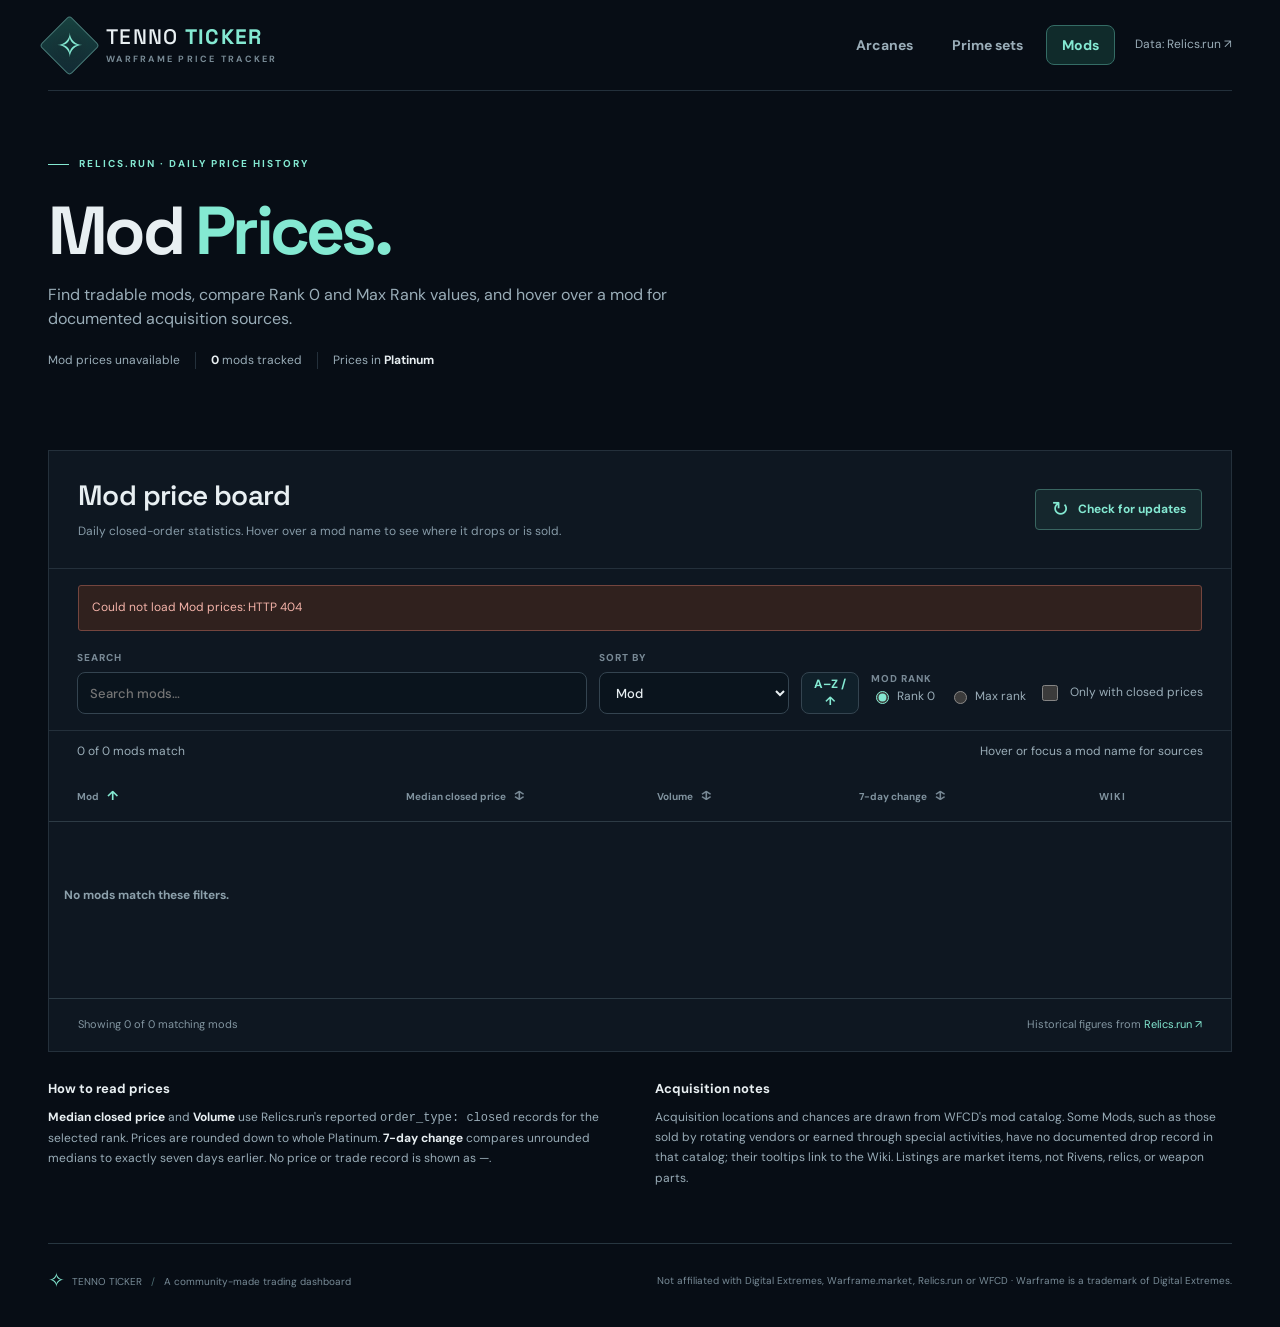
==== site/mods.html @ 92cb522f "Rebrand as Tenno Ticker and add daily Mod and Arcane price boards" ====
<!doctype html>
<html lang="en">
<head>
  <meta charset="utf-8">
  <meta name="viewport" content="width=device-width, initial-scale=1">
  <meta name="theme-color" content="#080e17">
  <meta name="description" content="Track daily reported closed-order prices, volume, and 7-day change for tradable Warframe mods.">
  <title>Mod Prices — Tenno Ticker</title>
  <link rel="preconnect" href="https://fonts.googleapis.com">
  <link rel="preconnect" href="https://fonts.gstatic.com" crossorigin>
  <link href="https://fonts.googleapis.com/css2?family=DM+Sans:wght@400;500;600;700&family=Space+Grotesk:wght@400;500;600;700&display=swap" rel="stylesheet">
  <link rel="stylesheet" href="./styles.css">
  <link rel="stylesheet" href="./prime-sets.css">
  <link rel="stylesheet" href="./mods.css">
  <link rel="icon" type="image/png" href="./favicon.png">
  <script async src="https://www.googletagmanager.com/gtag/js?id=G-MQFQ6QBJ6M"></script>
  <script>window.dataLayer=window.dataLayer||[];function gtag(){dataLayer.push(arguments)}gtag('js',new Date());gtag('config','G-MQFQ6QBJ6M');</script>
  <script type="module" src="https://static.cloudflareinsights.com/beacon.min.js" data-cf-beacon='{"token":"58da4a2061cf43a3b5ef30803b7ceabc"}'></script>
  <script src="./mods.js" defer></script>
</head>
<body>
  <div class="app-shell">
    <header class="topbar">
      <a class="brand" href="./" aria-label="Tenno Ticker home">
        <span class="brand-mark" aria-hidden="true"><span class="brand-glyph">✧</span></span>
        <span class="brand-type">TENNO <strong>TICKER</strong><small>WARFRAME PRICE TRACKER</small></span>
      </a>
      <nav class="prime-navigation" aria-label="Price boards">
        <a href="./">Arcanes</a>
        <a href="./prime-sets.html">Prime sets</a>
        <a href="./mods.html" aria-current="page">Mods</a>
      </nav>
      <a class="prime-source-link" href="https://relics.run/history/" target="_blank" rel="noopener noreferrer">Data: Relics.run ↗</a>
    </header>
    <main>
      <section class="prime-hero">
        <div class="eyebrow"><span class="eyebrow-line"></span> RELICS.RUN · DAILY PRICE HISTORY</div>
        <h1>Mod <span>Prices.</span></h1>
        <p>Find tradable mods, compare Rank 0 and Max Rank values, and hover over a mod for documented acquisition sources.</p>
        <div class="prime-hero-meta">
          <span id="mod-status" role="status">Loading the published snapshot…</span>
          <span class="prime-meta-divider"></span><span><strong id="mod-total">—</strong> mods tracked</span>
          <span class="prime-meta-divider"></span><span>Prices in <strong>Platinum</strong></span>
        </div>
      </section>
      <section class="market-panel prime-panel mod-panel" aria-labelledby="mod-heading">
        <div class="section-head">
          <div><h2 id="mod-heading">Mod price board</h2><p>Daily closed-order statistics. Hover over a mod name to see where it drops or is sold.</p></div>
          <button id="mod-refresh" class="refresh-button" type="button"><span class="refresh-icon" aria-hidden="true">↻</span> Check for updates</button>
        </div>
        <div id="mod-error" class="error-banner" role="alert" hidden></div>
        <div class="prime-toolbar">
          <label class="prime-search-label" for="mod-search">SEARCH <input id="mod-search" type="search" autocomplete="off" placeholder="Search mods…"></label>
          <label class="prime-sort-label" for="mod-sort">SORT BY
            <select id="mod-sort">
              <option value="name">Mod</option><option value="medianClosedPrice">Median closed price</option>
              <option value="volume">Volume</option><option value="change7dPct">7-day change</option>
            </select>
          </label>
          <button id="mod-direction" class="icon-button prime-direction" type="button" aria-label="Reverse sort order">A–Z</button>
          <fieldset class="rank-pick"><legend>MOD RANK</legend>
            <label><input type="radio" name="mod-rank" value="rank0" checked> Rank 0</label>
            <label><input type="radio" name="mod-rank" value="rankMax"> Max rank</label>
          </fieldset>
          <label class="prime-priced-filter"><input id="mod-priced" type="checkbox"> Only with closed prices</label>
        </div>
        <div class="prime-table-meta"><span id="mod-count">Loading…</span><span>Hover or focus a mod name for sources</span></div>
        <div class="table-scroll-hint" role="note">↔ Scroll sideways on smaller screens to see all columns.</div>
        <div class="table-scroller">
          <table class="price-table prime-table mod-table">
            <thead id="mod-head"><tr>
              <th scope="col" data-sort="name" aria-sort="ascending"><button type="button" class="prime-sort-header" data-sort="name"><span>Mod</span><span class="prime-sort-arrow" aria-hidden="true">↑</span></button></th>
              <th scope="col" data-sort="medianClosedPrice" aria-sort="none"><button type="button" class="prime-sort-header" data-sort="medianClosedPrice"><span>Median closed price</span><span class="prime-sort-arrow" aria-hidden="true">↕</span></button></th>
              <th scope="col" data-sort="volume" aria-sort="none"><button type="button" class="prime-sort-header" data-sort="volume"><span>Volume</span><span class="prime-sort-arrow" aria-hidden="true">↕</span></button></th>
              <th scope="col" data-sort="change7dPct" aria-sort="none"><button type="button" class="prime-sort-header" data-sort="change7dPct"><span>7-day change</span><span class="prime-sort-arrow" aria-hidden="true">↕</span></button></th>
              <th scope="col">Wiki</th>
            </tr></thead>
            <tbody id="mod-body"><tr><td colspan="5" class="empty-state">Loading mods…</td></tr></tbody>
          </table>
        </div>
        <div class="mod-more-wrap"><button type="button" id="mod-more" hidden>Show more mods ↓</button></div>
        <div class="table-footer"><span id="mod-footer-count">—</span><span>Historical figures from <a href="https://relics.run/history/" target="_blank" rel="noopener noreferrer">Relics.run ↗</a></span></div>
      </section>
      <section class="prime-explanation" aria-label="Mod price definitions">
        <div><strong>How to read prices</strong><p><b>Median closed price</b> and <b>Volume</b> use Relics.run's reported <code>order_type: closed</code> records for the selected rank. Prices are rounded down to whole Platinum. <b>7-day change</b> compares unrounded medians to exactly seven days earlier. No price or trade record is shown as —.</p></div>
        <div><strong>Acquisition notes</strong><p>Acquisition locations and chances are drawn from <a href="https://github.com/WFCD/warframe-items" target="_blank" rel="noopener noreferrer">WFCD's mod catalog</a>. Some Mods, such as those sold by rotating vendors or earned through special activities, have no documented drop record in that catalog; their tooltips link to the Wiki. Listings are market items, not Rivens, relics, or weapon parts.</p></div>
      </section>
    </main>
    <footer><span><span class="footer-mark">✧</span> TENNO TICKER <span class="footer-sep">/</span> A community-made trading dashboard</span><span>Not affiliated with Digital Extremes, Warframe.market, Relics.run or WFCD · Warframe is a trademark of Digital Extremes.</span></footer>
  </div>
  <div id="mod-tooltip" class="acquisition-tooltip" role="tooltip" hidden></div>
</body>
</html>
---- site/styles.css ----
:root{color-scheme:dark;--bg:#070d15;--bg2:#0b141e;--panel:#101923;--panel2:#111d28;--border:#24303b;--subtle:#788995;--muted:#9aadb8;--text:#e8eff2;--teal:#84e9d2;--teal-deep:#163d3b;--orange:#e8b47a;--rose:#e38b8b;--font-head:'Space Grotesk',system-ui,sans-serif;--font-body:'DM Sans',system-ui,sans-serif}
*{box-sizing:border-box}html{scroll-behavior:smooth}body{margin:0;background:var(--bg);color:var(--text);font-family:var(--font-body);font-size:14px;line-height:1.45}button,input,select{font:inherit}button,a{-webkit-tap-highlight-color:transparent}button{cursor:pointer}a{color:inherit;text-decoration:none}button:focus-visible,a:focus-visible,input:focus-visible,select:focus-visible{outline:2px solid var(--teal);outline-offset:3px}::selection{background:#488a82;color:#fff}.app-shell{max-width:1540px;margin:0 auto;padding:0 48px}.topbar{height:91px;border-bottom:1px solid #23303b;display:flex;align-items:center;justify-content:space-between;gap:20px}.brand{display:flex;align-items:center;gap:15px}.brand-mark{height:43px;width:43px;display:grid;place-items:center;border:1px solid #477c79;transform:rotate(45deg);border-radius:4px;background:linear-gradient(135deg,#163b39,#10222d);box-shadow:0 0 35px #3fb5a019 inset}.brand-glyph{transform:rotate(-45deg);font-size:33px;color:var(--teal);font-weight:400;line-height:1}.brand-type{font-family:var(--font-head);font-size:21px;line-height:1;letter-spacing:1.3px;font-weight:500;white-space:nowrap}.brand-type strong{font-weight:700;color:var(--teal)}.brand-type small{display:block;font-family:var(--font-body);font-size:9px;letter-spacing:2.25px;font-weight:700;color:#788a95;margin-top:8px}.topbar-right{display:flex;align-items:center;gap:34px}.quiet-label{font-size:11px;letter-spacing:.4px;color:#a4b2bd}.little-led,.hero-dot{display:inline-block;height:7px;width:7px;border-radius:50%;background:var(--teal);box-shadow:0 0 11px #5fe6b590;margin-right:8px}.topbar-link{font-size:12px;color:var(--teal);border:1px solid #2c4c4d;padding:10px 14px;border-radius:4px;transition:background .2s}.topbar-link:hover{background:#153535}
.hero{position:relative;overflow:hidden;border-bottom:1px solid var(--border);min-height:347px;display:flex;align-items:center;background:radial-gradient(ellipse 55% 100% at 85% 46%,#14313740,transparent 90%),linear-gradient(0deg,#0b162000,#0b16201c);margin:0 -48px;padding:36px 48px}.hero-text{position:relative;z-index:2;max-width:690px}.eyebrow{display:flex;align-items:center;gap:10px;color:var(--teal);letter-spacing:2px;font-size:10px;font-weight:700;margin-bottom:23px}.eyebrow-line{width:21px;height:1px;background:var(--teal)}.hero h1{font-family:var(--font-head);font-size:clamp(42px,4.3vw,68px);font-weight:600;line-height:1.06;letter-spacing:-2.5px;margin:0}.hero h1 span{color:var(--teal)}.hero p{max-width:530px;line-height:1.75;color:#9cadb8;font-size:15px;margin:20px 0 24px}.hero-meta{display:flex;align-items:center;flex-wrap:wrap;gap:0;color:#b0bcc5;font-size:12px}.meta-divider{height:13px;width:1px;background:#44515b;margin:0 23px}.plat-symbol{color:var(--teal)}.hero-art{position:absolute;width:500px;height:500px;right:45px;top:50%;transform:translateY(-50%);opacity:.9;pointer-events:none}.orbit{position:absolute;border:1px solid #3a797274;border-radius:50%;inset:55px}.orbit-two{inset:92px;border-color:#3d6d6d57}.orbit-three{inset:23px;border-color:#38575a50;border-style:dashed}.orbit-one:after,.orbit-two:after{content:'';position:absolute;left:50%;top:-3px;width:6px;height:6px;border:1px solid #c0ffde;background:var(--bg);transform:translateX(-50%) rotate(45deg)}.orbit-two:after{left:2%;top:34%}.core-glow{position:absolute;inset:139px;border-radius:50%;background:#47e3c228;filter:blur(33px)}.core-shape{position:absolute;inset:158px;transform:rotate(45deg);border:1px solid #9fe6d0;background:radial-gradient(circle,#2a796a85 0%,#142b32 48%,#09232c 68%);box-shadow:0 0 0 11px #37776a15,0 0 50px #69e3bd55, inset 0 0 32px #73bfb330}.core-shape i{position:absolute;width:50%;height:50%;border:1px solid #8bc7bc75}.core-shape i:nth-child(1){top:0;left:0}.core-shape i:nth-child(2){top:0;right:0}.core-shape i:nth-child(3){bottom:0;left:0}.core-shape i:nth-child(4){bottom:0;right:0}.core-center{position:absolute;inset:35%;background:#a8ffdbb5;filter:blur(1px);box-shadow:0 0 38px 20px #92eecf66}.orbital-tick{position:absolute;height:3px;width:28px;background:#65c3b0;transform:rotate(-42deg)}.tick-one{top:148px;left:77px}.tick-two{bottom:116px;right:52px}
.market-panel{border:1px solid var(--border);background:#0e1721;margin:29px 0 28px}.section-head{display:flex;justify-content:space-between;gap:20px;align-items:center;padding:28px 29px;border-bottom:1px solid var(--border)}.section-head h2{font-family:var(--font-head);font-size:28px;font-weight:600;letter-spacing:-.6px;margin:0;line-height:1.2}.section-head p{font-size:12px;color:#879ba8;margin:10px 0 0}.refresh-button{display:flex;gap:9px;align-items:center;white-space:nowrap;padding:11px 15px;color:var(--teal);border:1px solid #396661;border-radius:4px;background:#15272d;font-size:12px;font-weight:700;transition:background .2s}.refresh-button:hover{background:#1c383c}.refresh-button:disabled{opacity:.48;cursor:not-allowed}.refresh-icon{font-size:21px;font-weight:400;line-height:.7}.refresh-button.refreshing .refresh-icon{animation:spin 2s linear infinite}@keyframes spin{to{transform:rotate(360deg)}}
.progress-area{padding:12px 29px 15px;background:#0f2428;border-bottom:1px solid #285252}.progress-area[hidden],.error-banner[hidden]{display:none}.progress-top{display:flex;justify-content:space-between;align-items:center;color:#a4dcd0;font-size:11px;margin-bottom:9px}.progress-track{height:3px;background:#234447;overflow:hidden}.progress-fill{width:0%;height:100%;background:linear-gradient(90deg,#61bcae,#b2ffe8);transition:width .2s}.error-banner{margin:16px 29px 0;background:#30211e;border:1px solid #74453e;padding:13px;color:#f4b3a9;border-radius:3px;font-size:12px}
.toolbar{display:flex;gap:11px;align-items:stretch;padding:22px 27px 13px}.search-box{flex:1;min-width:160px;display:flex;align-items:center;gap:9px;padding:0 14px;border:1px solid #34404b;background:#0b131d;border-radius:4px;color:#728c94;height:43px}.search-box:focus-within{border-color:#75bdad}.search-box input{font-size:13px;color:var(--text);width:100%;height:100%;background:transparent;border:0;outline:0;min-width:0}.search-box input::placeholder{color:#778795}.search-box input::-webkit-search-cancel-button{cursor:pointer}.search-hint{border:1px solid #39464e;padding:0 7px;border-radius:3px;color:#8396a0;line-height:19px}.select-wrap{display:flex;flex-direction:column;justify-content:center;position:relative;padding:5px 34px 5px 12px;background:#101c27;border:1px solid #34404b;border-radius:4px;min-width:190px;height:43px}.field-label{color:#75918f;font-size:9px;letter-spacing:1px;font-weight:700}.select-wrap select{color:#e6efef;background:transparent;border:none;outline:0;appearance:none;font-size:12px;cursor:pointer;width:100%;height:21px}.select-wrap:after{content:'⌄';position:absolute;right:13px;top:10px;font-size:18px;color:#9baab4;pointer-events:none}.select-wrap select option{background:#14212c}.sort-wrap{min-width:196px}.icon-button{width:43px;height:43px;background:#14222b;color:#bce3d9;border:1px solid #34404b;border-radius:4px;flex-shrink:0;font-size:19px}.icon-button:hover{background:#1e333c}.toolbar-secondary{display:flex;align-items:center;gap:23px;padding:1px 27px 19px;flex-wrap:wrap}.view-switch{display:flex;padding:3px;background:#0a121b;border:1px solid #30404b;border-radius:4px;gap:2px}.view-switch button{background:transparent;border:0;color:#94a3ae;font-size:11px;padding:8px 11px;border-radius:3px;white-space:nowrap}.view-switch button.active{background:#203d3d;color:#baffec;font-weight:700;box-shadow:0 1px 5px #0006}.switch-control{display:flex;gap:9px;align-items:center;white-space:nowrap;color:#9faeba;font-size:12px;cursor:pointer}.switch-control input{position:absolute;width:1px;height:1px;opacity:0}.switch-track{width:28px;height:16px;background:#34414b;border-radius:20px;position:relative;transition:background .2s;flex-shrink:0}.switch-track:after{content:'';width:10px;height:10px;background:#91a0aa;border-radius:50%;position:absolute;left:3px;top:3px;transition:left .2s}.switch-control input:checked + .switch-track{background:#26786c}.switch-control input:checked + .switch-track:after{left:15px;background:#d3fff1}.switch-control input:focus-visible + .switch-track{outline:2px solid var(--teal);outline-offset:3px}.favorites-filter{font-size:12px;color:#a1b0ba;background:transparent;border:0;padding:4px 0;white-space:nowrap}.favorites-filter span{font-size:20px;color:#d3b073;vertical-align:-1px}.favorites-filter.active{color:var(--orange)}.toolbar-spacer{flex:1}.text-button{white-space:nowrap;background:transparent;border:0;color:var(--teal);font-size:12px;padding:6px 0;font-weight:700}.text-button span{font-size:20px;vertical-align:-1px;margin-right:4px}.text-button:hover{text-decoration:underline}.table-status{padding:12px 29px;display:flex;justify-content:space-between;gap:10px;align-items:center;background:#101d28;border-top:1px solid #2b3944;border-bottom:1px solid #2b3944;color:#9dabb5;font-size:11px}.table-status #result-count{font-weight:700;color:#becbd1}.status-key{display:flex;align-items:center;gap:7px}.key-dot{width:6px;height:6px;border-radius:50%;margin-left:14px}.key-green{background:var(--teal)}.key-amber{background:var(--orange)}
.table-scroller{overflow:auto;width:100%;min-height:190px}.price-table{width:100%;border-collapse:collapse;white-space:nowrap;table-layout:auto;text-align:left}.price-table th{font-size:10px;color:#80939f;letter-spacing:1px;font-weight:700;background:#0e1721;padding:15px 13px;border-bottom:1px solid #2d3b45;text-transform:uppercase;cursor:pointer;user-select:none}.price-table th:first-child{padding-left:29px;min-width:240px}.price-table th:last-child{padding-right:29px}.price-table th:hover{color:#c3ede4}.price-table th[data-sort="none"]{cursor:default}.price-table td{padding:13px;border-bottom:1px solid #1e2d38;color:#a5b6c0;font-size:12px}.price-table td:first-child{padding-left:29px}.price-table td:last-child{padding-right:29px}.price-table tbody tr:hover{background:#13242b}.price-table tbody tr:last-child td{border-bottom:none}.th-unit{color:#647682;font-size:9px;letter-spacing:0;display:block;font-weight:500;margin-top:4px;text-transform:none}.th-sort{font-size:10px;color:var(--teal);margin-left:4px}.item-cell{display:flex;align-items:center;gap:13px;min-width:210px}.item-icon{width:37px;height:37px;object-fit:contain;background:#192b32;border:1px solid #30504e;border-radius:7px;padding:4px;flex-shrink:0}.item-fallback{display:grid;place-items:center;font-size:24px;color:var(--teal)}.item-details{display:flex;flex-direction:column;align-items:flex-start;gap:4px}.item-name{font-family:var(--font-head);font-size:13px;font-weight:600;color:#e4edf0;line-height:1.2}.item-name:hover{color:var(--teal)}.item-sub{font-size:10px;color:#748993;letter-spacing:.2px}.amount{font-family:var(--font-head);font-size:15px;font-weight:600;font-variant-numeric:tabular-nums}.ask{color:#a6e8d4}.bid{color:#e8bc8d}.amount.empty{color:#546771;font-weight:400}.amount-pt{font-size:10px;color:#758e8e;margin-left:4px}.spread{font-variant-numeric:tabular-nums;color:#9aaeba}.spread.negative{color:#cba4be}.listing-count{color:#bdccd1;font-variant-numeric:tabular-nums}.action-cell{text-align:right}.favorite-btn{color:#6d8390;background:transparent;border:none;font-size:22px;line-height:1;vertical-align:middle;padding:4px 7px}.favorite-btn.active{color:#edc278}.favorite-btn:hover{color:#ffe09f}.outbound-link{padding:8px;color:#7dd7c7;font-size:18px;vertical-align:middle}.outbound-link:hover{color:#c6ffea}.empty-state{text-align:center;padding:65px 15px!important;color:#8ca0ab!important;white-space:normal}.table-footer{display:flex;justify-content:space-between;gap:20px;align-items:center;padding:18px 29px;border-top:1px solid #2c3b45;font-size:11px;color:#8295a0}.table-footer a{color:var(--teal)}.tiny-bullet{color:var(--teal);margin-right:5px}.footnotes{display:grid;grid-template-columns:1fr 1fr;gap:40px;margin:27px 1px 38px}.footnotes>div{display:flex;gap:13px;align-items:flex-start}.footnote-icon{display:grid;place-items:center;color:var(--teal);background:#172c32;border:1px solid #355251;height:27px;width:27px;flex-shrink:0;border-radius:4px;font-size:15px}.footnotes strong{font-size:13px;font-weight:700;color:#d8e4e7}.footnotes p{font-size:12px;line-height:1.7;color:#8e9eaa;max-width:580px;margin:7px 0 0}.footnotes b{color:#b4c7cb}footer{border-top:1px solid #273640;padding:22px 0 32px;display:flex;align-items:center;justify-content:space-between;gap:15px;font-size:10px;color:#788b97}.footer-mark{color:var(--teal);font-size:20px;vertical-align:-2px;margin-right:4px}.footer-sep{color:#4d6d72;margin:0 6px}
@media(max-width:1150px){.app-shell{padding:0 26px}.hero{margin:0 -26px;padding:32px 26px}.hero-art{right:-140px;opacity:.65}.hero-text{max-width:590px}.toolbar{flex-wrap:wrap}.search-box{flex-basis:45%}.select-wrap{flex:1}.toolbar-secondary{gap:16px}.table-status,.section-head{padding-left:20px;padding-right:20px}}
@media(max-width:780px){.app-shell{padding:0 16px}.topbar{height:77px}.brand-type{font-size:17px}.brand-type small{font-size:7px;letter-spacing:1.3px}.brand-mark{width:37px;height:37px}.topbar-source{display:none}.topbar-link{font-size:11px;padding:8px}.hero{margin:0 -16px;padding:42px 16px;min-height:360px}.hero h1{font-size:44px}.hero-text{max-width:540px}.hero-art{width:370px;height:370px;right:-215px;opacity:.36}.hero p{font-size:13px;max-width:380px}.orbital-label{display:none}.section-head{align-items:flex-start;flex-direction:column}.section-head h2{font-size:24px}.toolbar{padding:16px 14px 10px}.search-box{flex-basis:100%}.select-wrap{min-width:0;flex:1}.sort-wrap{flex:1}.toolbar-secondary{padding:3px 14px 16px;gap:13px}.view-switch{width:100%;justify-content:space-between}.view-switch button{flex:1}.toolbar-spacer{display:none}.text-button{margin-left:auto}.table-status{align-items:flex-start;flex-direction:column;padding:12px 15px}.status-key{flex-wrap:wrap}.price-table th:first-child,.price-table td:first-child{padding-left:15px}.price-table th:last-child,.price-table td:last-child{padding-right:15px}.table-footer{padding:16px 15px;flex-wrap:wrap}.footnotes{grid-template-columns:1fr;gap:22px}footer{flex-direction:column;align-items:flex-start}.error-banner{margin:12px 14px}.progress-area{padding:11px 14px}}
@media(max-width:430px){.hero h1{font-size:39px}.brand-type small{display:none}.topbar-link{font-size:10px;padding:7px}.hero-meta{font-size:11px}.meta-divider{margin:0 10px}.select-wrap{flex-basis:60%}.sort-wrap{flex-basis:60%}.sort-direction{width:42px}.toolbar-secondary{gap:15px}.section-head{padding:22px 15px}.switch-control{font-size:11px}.favorite-btn{font-size:20px}}
@media(prefers-reduced-motion:reduce){*,*:before,*:after{animation-duration:.01ms!important;transition-duration:.01ms!important;scroll-behavior:auto!important}}

.market-scope{display:flex;flex-direction:column;justify-content:center;gap:4px;padding:6px 14px;background:#101c27;border:1px solid #34404b;border-radius:4px;min-width:150px;height:43px}
.market-scope strong{color:#baffec;font-size:12px;font-weight:600;white-space:nowrap}
@media(max-width:780px){.market-scope{flex:1;min-width:0}}

.action-group{display:inline-flex;align-items:center;justify-content:flex-end;gap:8px;white-space:nowrap}
.action-group a{font-size:11px;font-weight:700;letter-spacing:.1px;padding:6px 8px;border:1px solid #2d4946;border-radius:5px;display:inline-flex;align-items:center;min-height:30px}
.action-group .outbound-link{color:#84e9d2;background:#15302e}
.action-group .wiki-link{color:#d6bd99;background:#302921;border-color:#57442e}
.action-group .outbound-link:hover{color:#fff;background:#225149}
.action-group .wiki-link:hover{color:#fff0d4;background:#493a28}
.item-cell[data-acquisition]{cursor:help}
.item-cell[data-acquisition] .item-name{cursor:pointer}
.acquisition-tooltip{position:fixed;z-index:1000;pointer-events:auto;width:min(395px,calc(100vw - 24px));max-height:min(475px,calc(100vh - 24px));overflow:auto;background:#14232e;border:1px solid #49746e;box-shadow:0 20px 48px #000b,0 0 0 1px #29403c;border-radius:9px;padding:15px 16px;color:#dcebea;white-space:normal;line-height:1.4}
.acquisition-tooltip[hidden]{display:none}
.acquisition-heading span{display:block;color:#91b5ae;font-size:9px;font-weight:800;letter-spacing:1.4px}
.acquisition-heading strong{display:block;font-family:var(--font-head);font-size:15px;margin-top:4px;color:#f2fcfa}
.acquisition-list{margin:12px 0 7px;padding:0;list-style:none;display:flex;flex-direction:column;gap:8px}
.acquisition-list li{display:flex;align-items:flex-start;justify-content:space-between;gap:10px;color:#cadadf;font-size:11px}
.acquisition-list li span:first-child{flex:1;min-width:0}
.acquisition-chance{color:#91f0d5;font-family:var(--font-head);font-variant-numeric:tabular-nums;white-space:nowrap;font-weight:700}
.acquisition-empty{margin:12px 0;color:#b0c1c8;font-size:12px}
.acquisition-footer{display:flex;justify-content:space-between;gap:10px;padding-top:10px;margin-top:12px;border-top:1px solid #304651;color:#91a5aa;font-size:10px}
.acquisition-footer span:first-child{max-width:200px}
.acquisition-footer span:last-child{color:#d5bd95;white-space:nowrap}
footer a{color:#b1dbd0}
@media(max-width:780px){.action-group{gap:3px}.action-group a{padding:5px 6px;font-size:10px}.acquisition-tooltip{max-height:min(350px,calc(100vh - 24px))}}

.effect-section{margin-top:13px;padding:12px 0 13px;border-top:1px solid #304651}
.tooltip-section-heading{color:#8db4ac;font-size:10px;letter-spacing:1.25px;font-weight:800}
.effect-rank{float:right;color:#e0c797;font-size:10px;letter-spacing:.6px}
.effect-description{white-space:pre-line;font-size:12px;line-height:1.62;overflow-wrap:anywhere;color:#e5f3f0;margin:9px 0 0}
.effect-unavailable{font-size:11px;line-height:1.55;color:#b0c1c8;margin:9px 0 0}
.sources-section{padding-top:12px;border-top:1px solid #304651}
.acquisition-list{margin-top:11px}
.acquisition-tooltip{scrollbar-color:#4b796f #182a34;overscroll-behavior:contain}
@media(max-width:780px){.acquisition-tooltip{max-height:min(450px,calc(100vh - 24px))}}

.hero-meta #stat-total{font-family:var(--font-head);color:var(--teal);font-size:17px;font-weight:700;vertical-align:-1px}

/* The Arcane board uses the same balanced five-column layout as Prime Sets. */
.price-table.arcane-table{min-width:920px;table-layout:fixed}
.price-table.arcane-table th,.price-table.arcane-table td{width:20%;text-align:center}
.price-table.arcane-table th:first-child,.price-table.arcane-table td:first-child{min-width:0;text-align:left;padding-left:28px}
.price-table.arcane-table th:last-child,.price-table.arcane-table td:last-child{padding-right:28px}
.price-table.arcane-table td:first-child{white-space:normal}
.arcane-table .item-cell{min-width:0}
.arcane-table .item-details{min-width:0}
.arcane-table .item-name{white-space:normal}
.arcane-table .action-group{justify-content:center}
.arcane-table .action-cell{text-align:center}
.arcane-table .favorite-btn{font-size:21px}
.price-table.arcane-table th[data-sort="none"]{cursor:default}
.price-table.arcane-table th .th-unit{white-space:normal}
.topbar-right .prime-navigation{margin:0}
@media(max-width:900px){.arcane-table+.table-scroll-hint{display:block}}
@media(max-width:780px){.price-table.arcane-table th:first-child,.price-table.arcane-table td:first-child{padding-left:15px}.price-table.arcane-table th:last-child,.price-table.arcane-table td:last-child{padding-right:15px}}

/* Keep the Actions heading centered over the star, Market, and Wiki buttons. */
.price-table th:last-child,
.price-table td:last-child {
  text-align: center;
}

/* Inline Warframe damage/status icons supplied by the Wiki. */
.effect-status-icon {
  display: inline-block;
  width: 1.15em;
  height: 1.15em;
  margin: 0 0.12em;
  object-fit: contain;
  vertical-align: -0.18em;
}
/* Closed-order board: fit all seven columns on desktop instead of clipping Actions. */
.price-table {
  table-layout: fixed;
  min-width: 1180px;
}
.price-table th,
.price-table td {
  padding-left: 9px;
  padding-right: 9px;
}
.price-table th:first-child,
.price-table td:first-child {
  width: 20%;
  min-width: 0;
  padding-left: 18px;
}
.price-table th:nth-child(n+2):nth-child(-n+5),
.price-table td:nth-child(n+2):nth-child(-n+5) { width: 14.25%; }
.price-table th:nth-child(6),
.price-table td:nth-child(6) { width: 9%; }
.price-table th:last-child,
.price-table td:last-child { width: 14%; padding-right: 14px; }
.price-table .th-unit {
  white-space: normal;
  line-height: 1.35;
  overflow-wrap: anywhere;
}
.item-cell, .item-details { min-width: 0; }
.item-name { white-space: normal; overflow-wrap: anywhere; }
.action-group { gap: 3px; }
.action-group a { padding: 5px; }
.favorite-btn { padding: 3px 4px; }
.table-scroller { overflow-x: auto; overscroll-behavior-x: contain; }

/* On smaller screens the wide table remains horizontally scrollable. */
.table-scroll-hint {
  display: none;
  padding: 9px 18px;
  background: #101d28;
  color: #9bb7bd;
  border-bottom: 1px solid #2b3944;
  font-size: 11px;
}
@media (max-width: 1280px) {
  .table-scroll-hint { display: block; }
}
---- site/prime-sets.css ----
.prime-navigation{display:flex;align-items:center;gap:7px;margin-left:auto}
.prime-navigation a{border:1px solid transparent;border-radius:8px;padding:9px 15px;color:var(--muted);font-weight:700;white-space:nowrap}
.prime-navigation a:hover{color:var(--text);border-color:var(--border)}
.prime-navigation a[aria-current="page"]{color:var(--teal);background:#102b2b;border-color:#346c65}
.prime-source-link{font-size:12px;color:var(--muted);white-space:nowrap}
.prime-source-link:hover{color:var(--teal)}
.prime-hero{padding:66px 0 52px;position:relative}
.prime-hero h1{font-family:var(--font-head);font-size:clamp(38px,5.3vw,76px);line-height:1.06;letter-spacing:-.055em;margin:17px 0 17px}
.prime-hero h1 span{color:var(--teal)}
.prime-hero p{max-width:700px;font-size:16px;color:var(--muted);margin:0 0 22px}
.prime-hero-meta{display:flex;align-items:center;gap:15px;flex-wrap:wrap;color:var(--muted);font-size:12px}
.prime-hero-meta strong{color:var(--text)}
.prime-meta-divider{height:17px;width:1px;background:var(--border)}
.prime-panel{margin-bottom:25px}
.prime-toolbar{display:flex;align-items:flex-end;flex-wrap:wrap;gap:12px;padding:20px 28px 16px}
.prime-search-label,.prime-sort-label{display:flex;flex-direction:column;gap:7px;color:var(--subtle);font-size:10px;font-weight:800;letter-spacing:.1em}
.prime-search-label{flex:1 1 230px;min-width:180px}
.prime-search-label input,.prime-sort-label select{height:42px;border:1px solid #344450;border-radius:8px;background:#0a141d;color:var(--text);font-size:13px;font-weight:500;letter-spacing:normal;padding:0 12px;min-width:0}
.prime-search-label input:focus,.prime-sort-label select:focus{border-color:var(--teal)}
.prime-sort-label select{width:190px}
.prime-direction{height:42px;min-width:58px;border:1px solid #344450;border-radius:8px;color:var(--teal);background:#10202a;font-size:12px;font-weight:800}
.prime-priced-filter{display:flex;align-items:center;gap:9px;min-height:42px;font-size:12px;color:var(--muted);white-space:nowrap}
.prime-priced-filter input{accent-color:var(--teal);width:16px;height:16px}
.prime-vault-filter{display:flex;align-items:center;flex-wrap:wrap;column-gap:14px;row-gap:0}
.prime-table-meta{display:flex;align-items:center;justify-content:space-between;gap:14px;padding:12px 28px;color:var(--muted);font-size:12px;border-top:1px solid var(--border)}
.price-table.prime-table{min-width:1080px;table-layout:fixed}
.price-table.prime-table th,.price-table.prime-table td{width:16.6667%;text-align:center}
.price-table.prime-table th:first-child,.price-table.prime-table td:first-child{min-width:0;text-align:left;padding-left:28px}
.price-table.prime-table th:last-child,.price-table.prime-table td:last-child{padding-right:28px}
.price-table.prime-table th:nth-child(6){cursor:default}
.prime-panel .table-scroll-hint{display:none}
.prime-table th small{display:block;margin-top:4px;color:var(--subtle);font-size:10px;font-weight:500;white-space:nowrap}
.prime-sort-header{display:inline-flex;align-items:center;gap:8px;text-align:left;border:0;background:transparent;color:inherit;padding:0;font:inherit;font-weight:inherit;cursor:pointer}
.prime-sort-header:hover,.prime-sort-header:focus-visible{color:var(--teal)}
.prime-sort-arrow{color:var(--subtle);font-size:13px}
.prime-table th[aria-sort="ascending"] .prime-sort-arrow,.prime-table th[aria-sort="descending"] .prime-sort-arrow{color:var(--teal)}
.prime-data-note{margin:0 28px 12px;color:var(--muted);font-size:12px;line-height:1.6}
.prime-table td:first-child{font-weight:700;color:var(--text);white-space:nowrap}
.prime-table td:not(:first-child){font-variant-numeric:tabular-nums}
.prime-table td .prime-pt{font-size:11px;margin-left:3px;color:var(--subtle)}
.prime-table td .prime-missing{color:var(--subtle)}
.prime-table td .prime-trade{color:var(--teal);font-weight:700}
.prime-change{font-weight:800;white-space:nowrap}
.prime-change-up{color:#84e9d2}
.prime-change-down{color:#e6a3a3}
.prime-change-flat{color:var(--muted)}
.prime-vault{display:inline-block;min-width:46px;text-align:center;border:1px solid;border-radius:999px;padding:4px 9px;font-size:11px;font-weight:800}
.prime-vault-yes{color:#eac38b;background:#36271c;border-color:#7e5934}
.prime-vault-no{color:#8ee1c9;background:#14352e;border-color:#356c5c}
.prime-table .prime-market-link{color:var(--text);white-space:normal;font-size:13px;font-weight:700}
.prime-table .prime-market-link:hover,.prime-table .prime-market-link:focus-visible{color:var(--teal);text-decoration:underline}
.prime-explanation{display:grid;grid-template-columns:1fr 1fr;gap:30px;color:var(--muted);font-size:12px;margin:26px 0 55px;line-height:1.7}
.prime-explanation strong{color:var(--text);font-size:13px}
.prime-explanation p{margin:7px 0 0}
.prime-explanation b{color:var(--text)}
@media(max-width:800px){.prime-source-link{display:none}.prime-hero{padding:45px 0 36px}.prime-explanation{grid-template-columns:1fr;gap:15px}}
@media(max-width:540px){.prime-navigation{gap:0}.prime-navigation a{padding:7px 8px;font-size:12px}.prime-sort-label{flex:1}.prime-sort-label select{width:100%}.prime-toolbar{gap:9px}}
@media(max-width:900px){.prime-panel .table-scroll-hint{display:block}}
@media(max-width:780px){.prime-panel .prime-toolbar{padding:16px 15px 14px}.prime-panel .prime-table-meta{padding:12px 15px}.prime-panel .prime-data-note{margin-left:15px;margin-right:15px}}

/* Arcane board follows the same equal-column treatment, minus Vaulted. */
.price-table.prime-table.arcane-table{min-width:920px;table-layout:fixed}
.price-table.prime-table.arcane-table th,.price-table.prime-table.arcane-table td{width:20%;text-align:center}
.price-table.prime-table.arcane-table th:first-child,.price-table.prime-table.arcane-table td:first-child{text-align:left;min-width:0}
.price-table.prime-table.arcane-table th:last-child,.price-table.prime-table.arcane-table td:last-child{padding-right:28px}
.price-table.prime-table.arcane-table .item-cell{min-width:0}
.price-table.prime-table.arcane-table .item-name{white-space:normal}
.topbar-right{gap:12px}
@media(max-width:980px){.topbar-right>.topbar-link{display:none}}
@media(max-width:780px){.topbar-right{gap:0}.price-table.prime-table.arcane-table th:last-child,.price-table.prime-table.arcane-table td:last-child{padding-right:15px}}
---- site/mods.css ----
.rank-pick{display:flex;align-items:center;gap:14px;min-height:42px;margin:0;padding:1px 0 0;border:0;color:var(--muted);white-space:nowrap}
.rank-pick legend{padding:0;color:var(--subtle);font-size:10px;font-weight:800;letter-spacing:.1em}
.rank-pick label{display:flex;align-items:center;gap:5px;font-size:12px;cursor:pointer}
.rank-pick input{accent-color:var(--teal)}
.price-table.mod-table{min-width:850px}
.price-table.mod-table th,.price-table.mod-table td{width:20%}
.price-table.mod-table td:first-child{font-weight:700}
.mod-name{display:inline-block;max-width:100%;color:var(--text);border-bottom:1px dotted #5d777a;font-weight:700;white-space:normal;cursor:help}
.mod-name:hover,.mod-name:focus-visible{color:var(--teal);border-bottom-color:var(--teal)}
.mod-name-sub{display:block;margin-top:3px;color:var(--subtle);font-size:10px;font-weight:500;letter-spacing:.02em}
.mod-more-wrap{display:flex;justify-content:center;padding:8px 0 20px}
.mod-more-wrap button{border:1px solid #37665e;border-radius:5px;background:#132c2a;color:var(--teal);font-weight:700;padding:11px 24px}
.mod-more-wrap button[hidden]{display:none}
.mod-more-wrap button:hover{background:#20483f}
.mod-panel .prime-table-meta{flex-wrap:wrap}
.mod-panel .table-scroll-hint{display:none}
@media(max-width:900px){.mod-panel .table-scroll-hint{display:block}}
@media(max-width:660px){.mod-panel .prime-table-meta{gap:4px}.mod-panel .rank-pick{width:100%}}
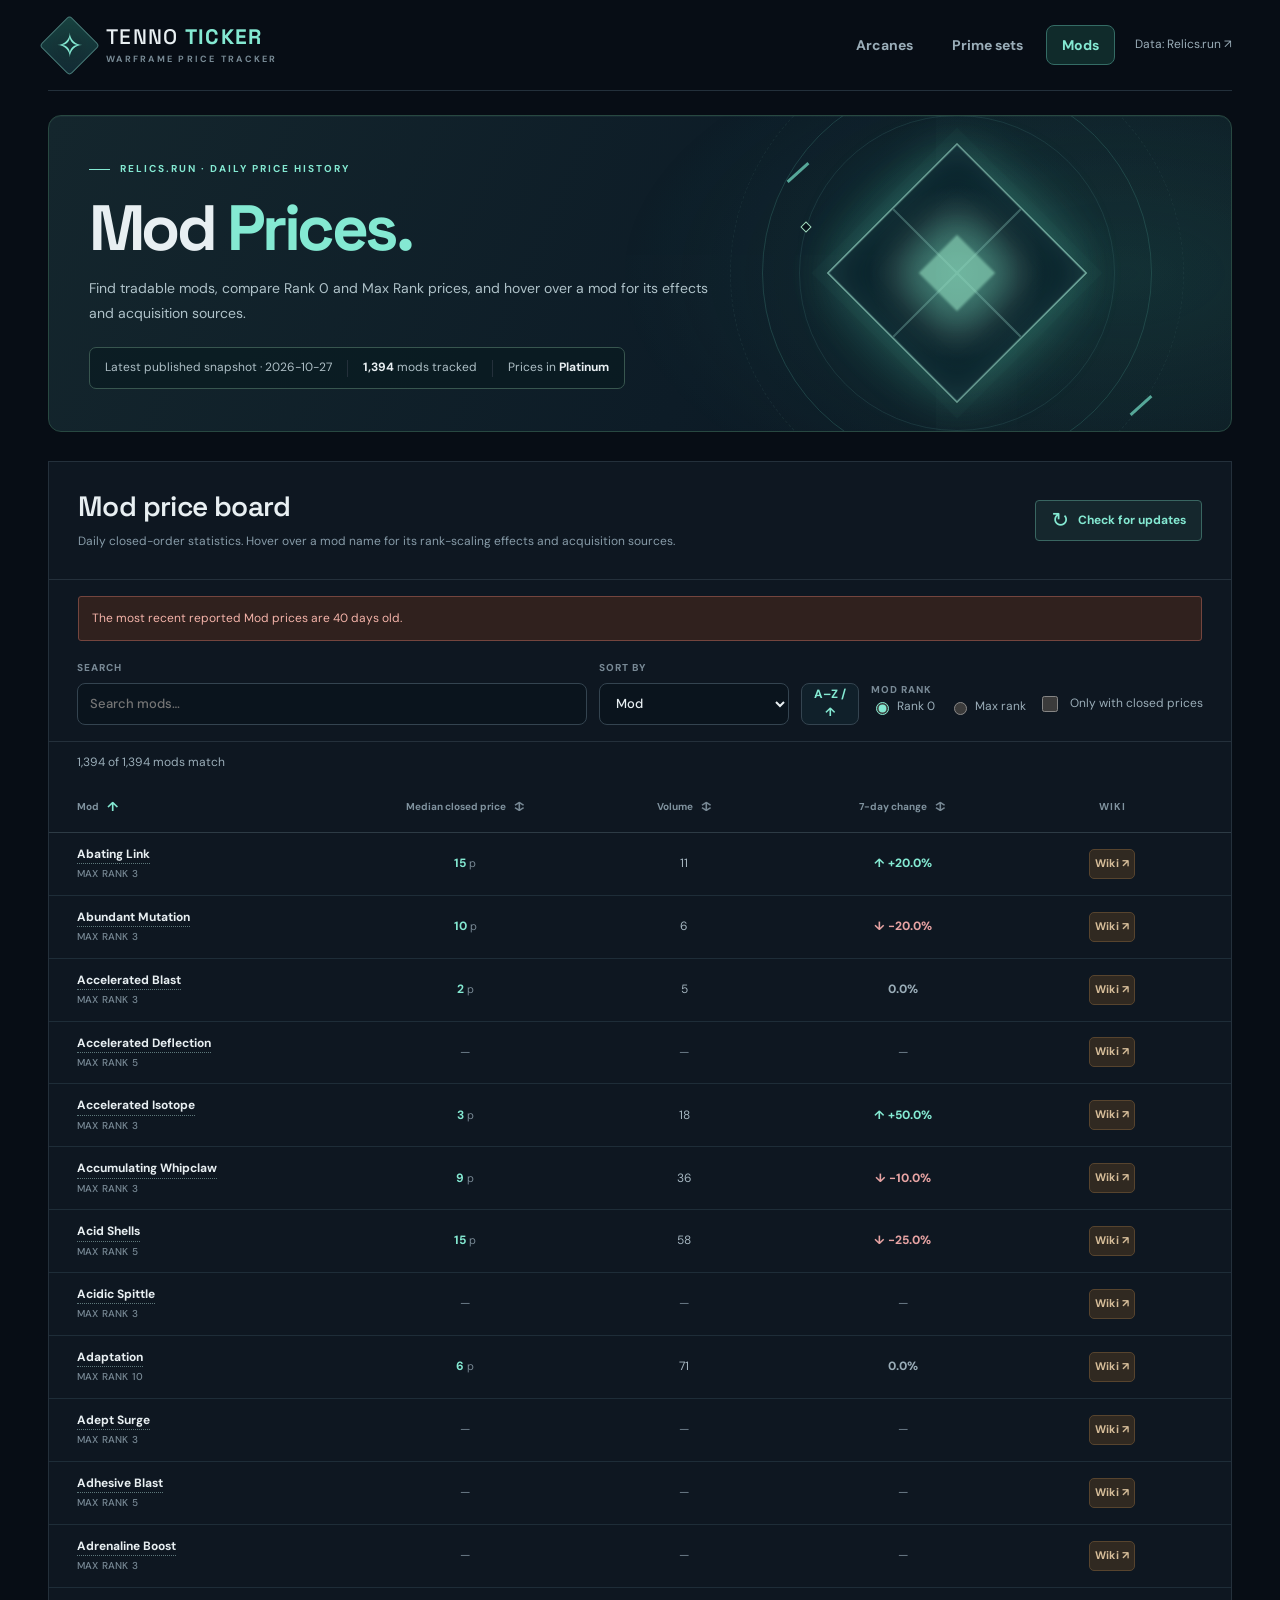
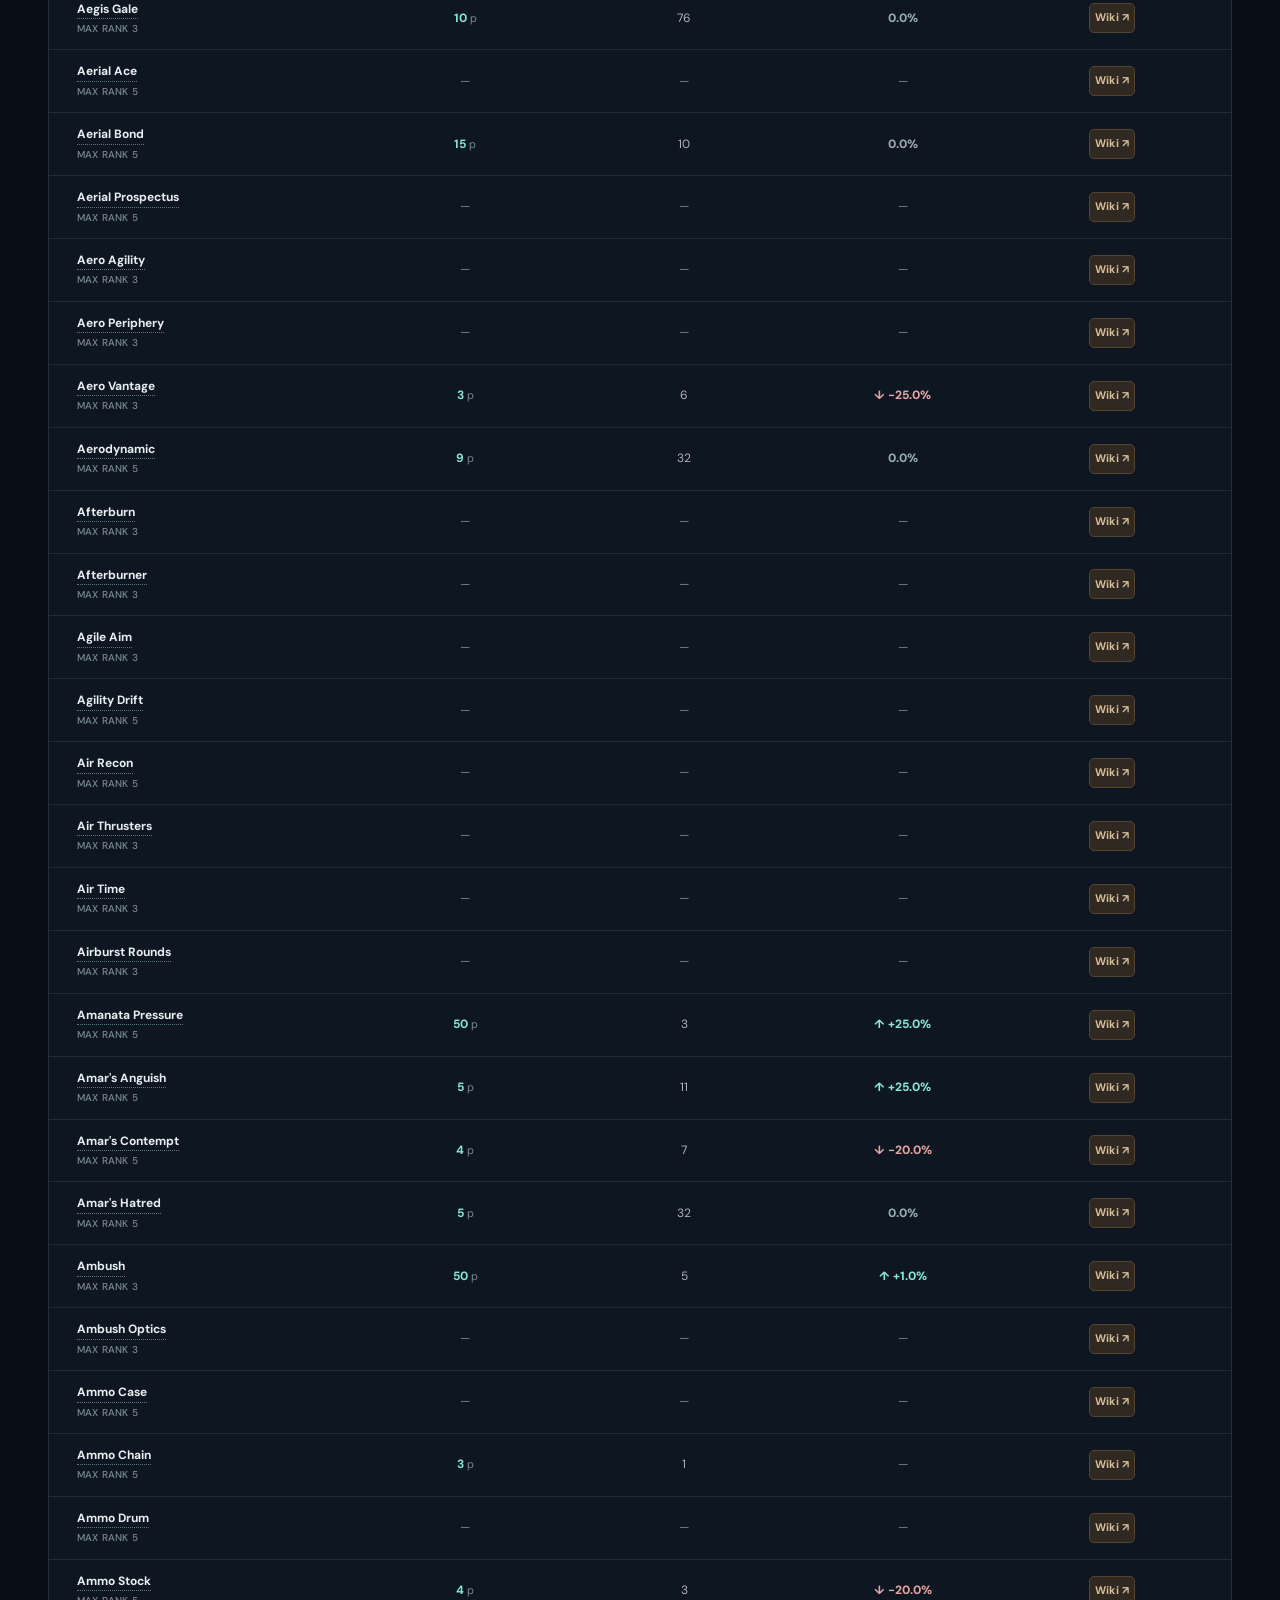
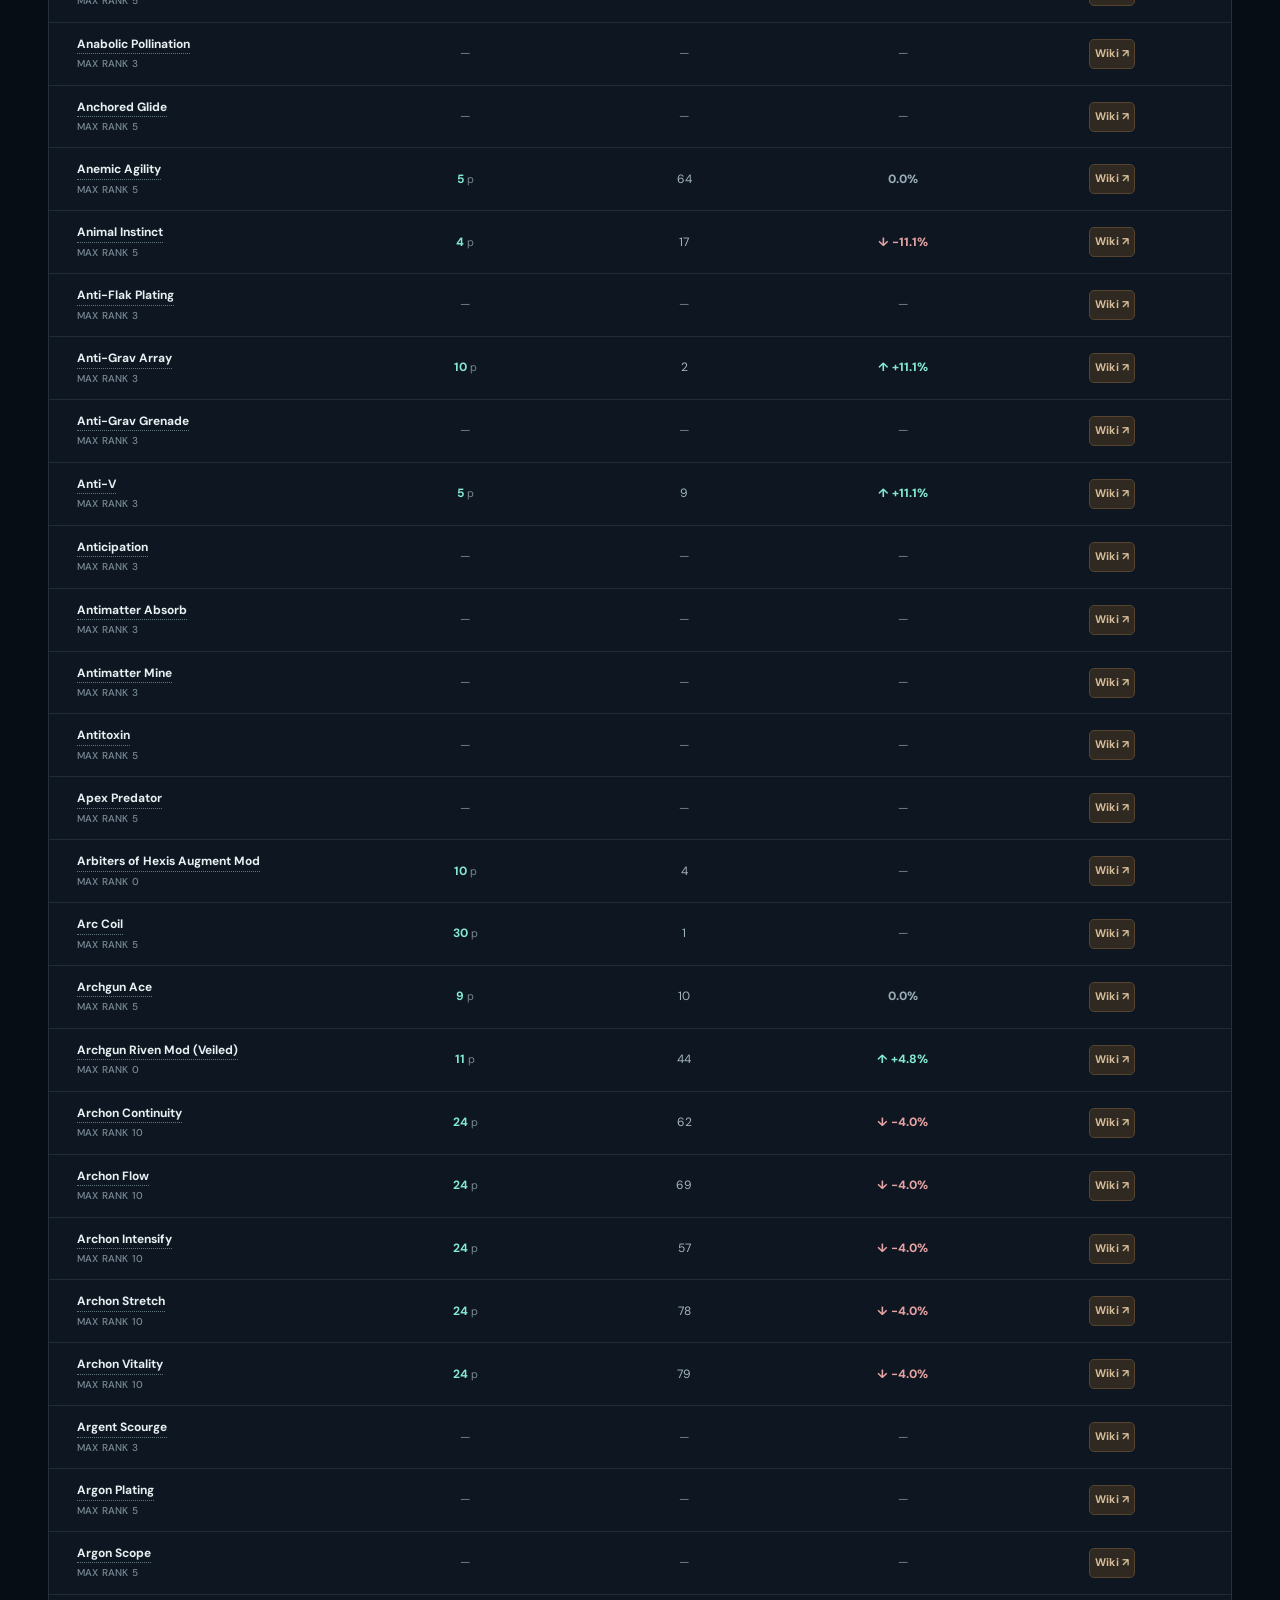
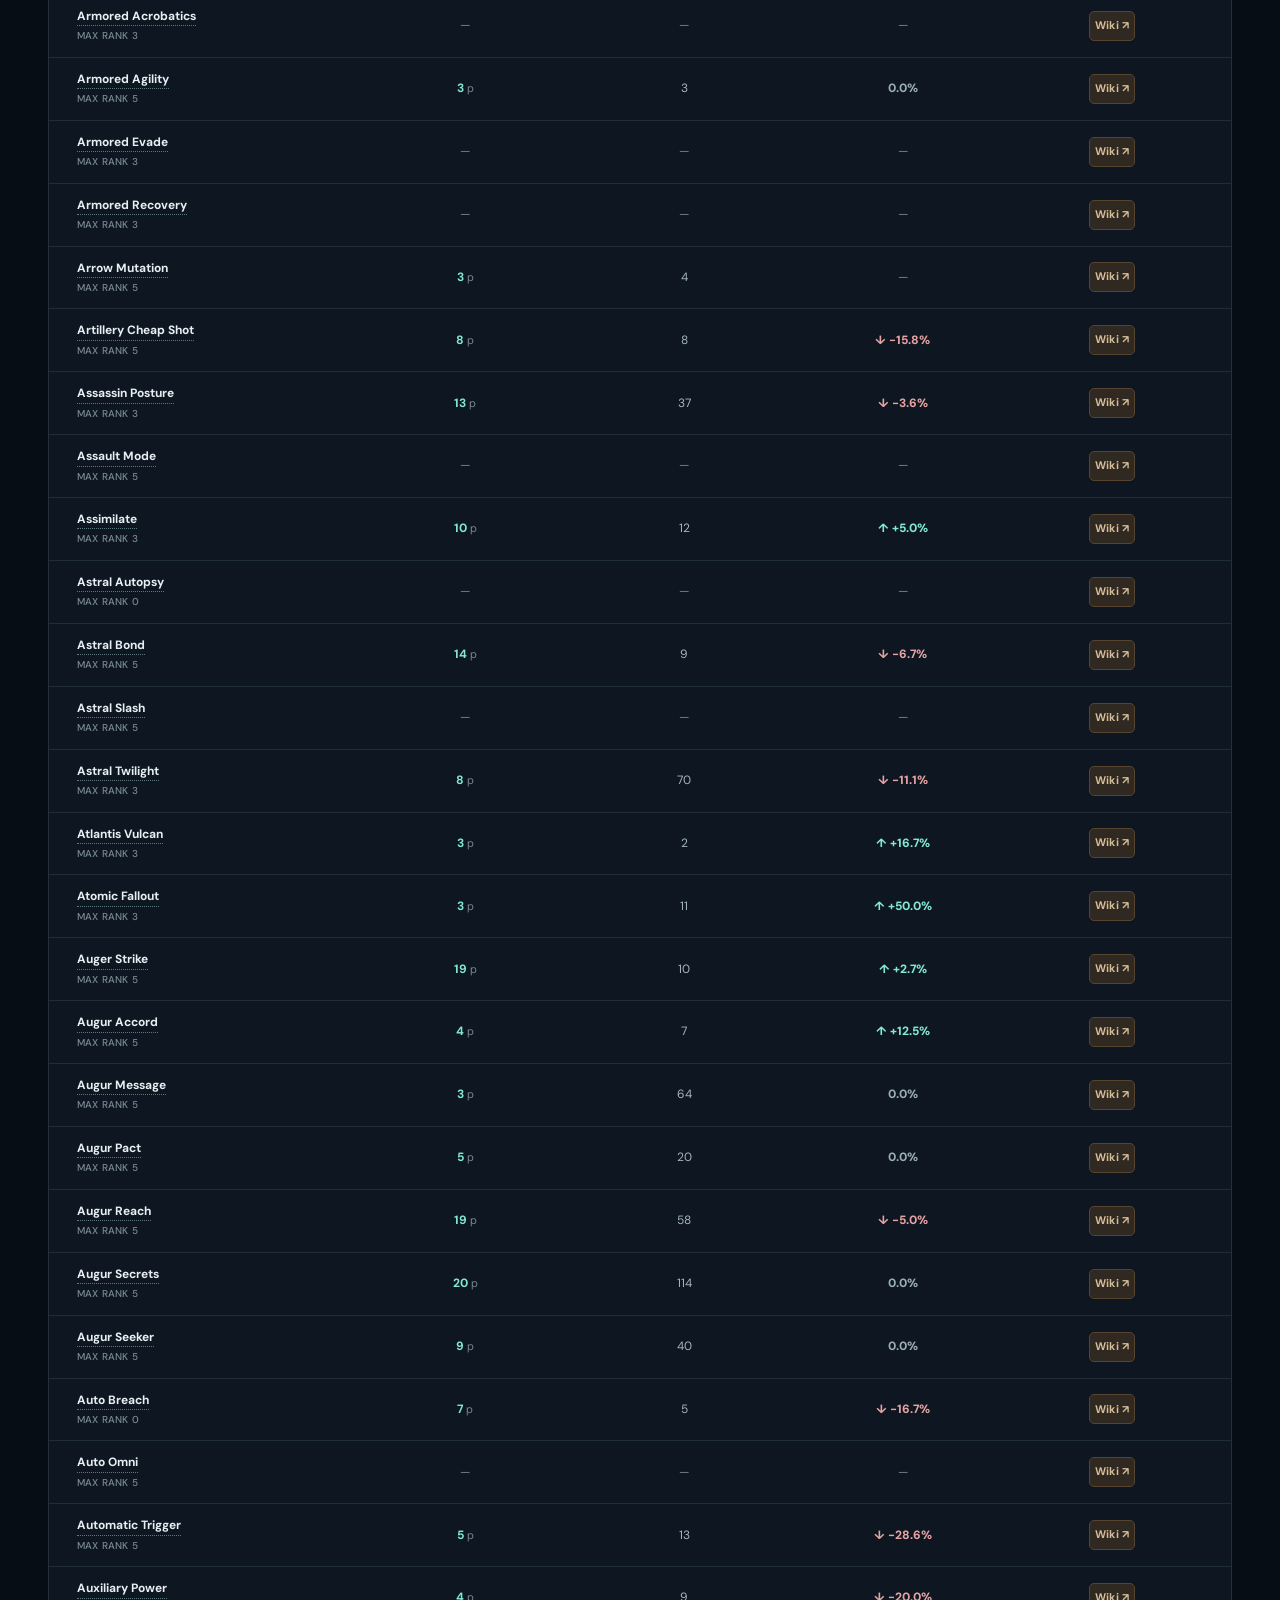
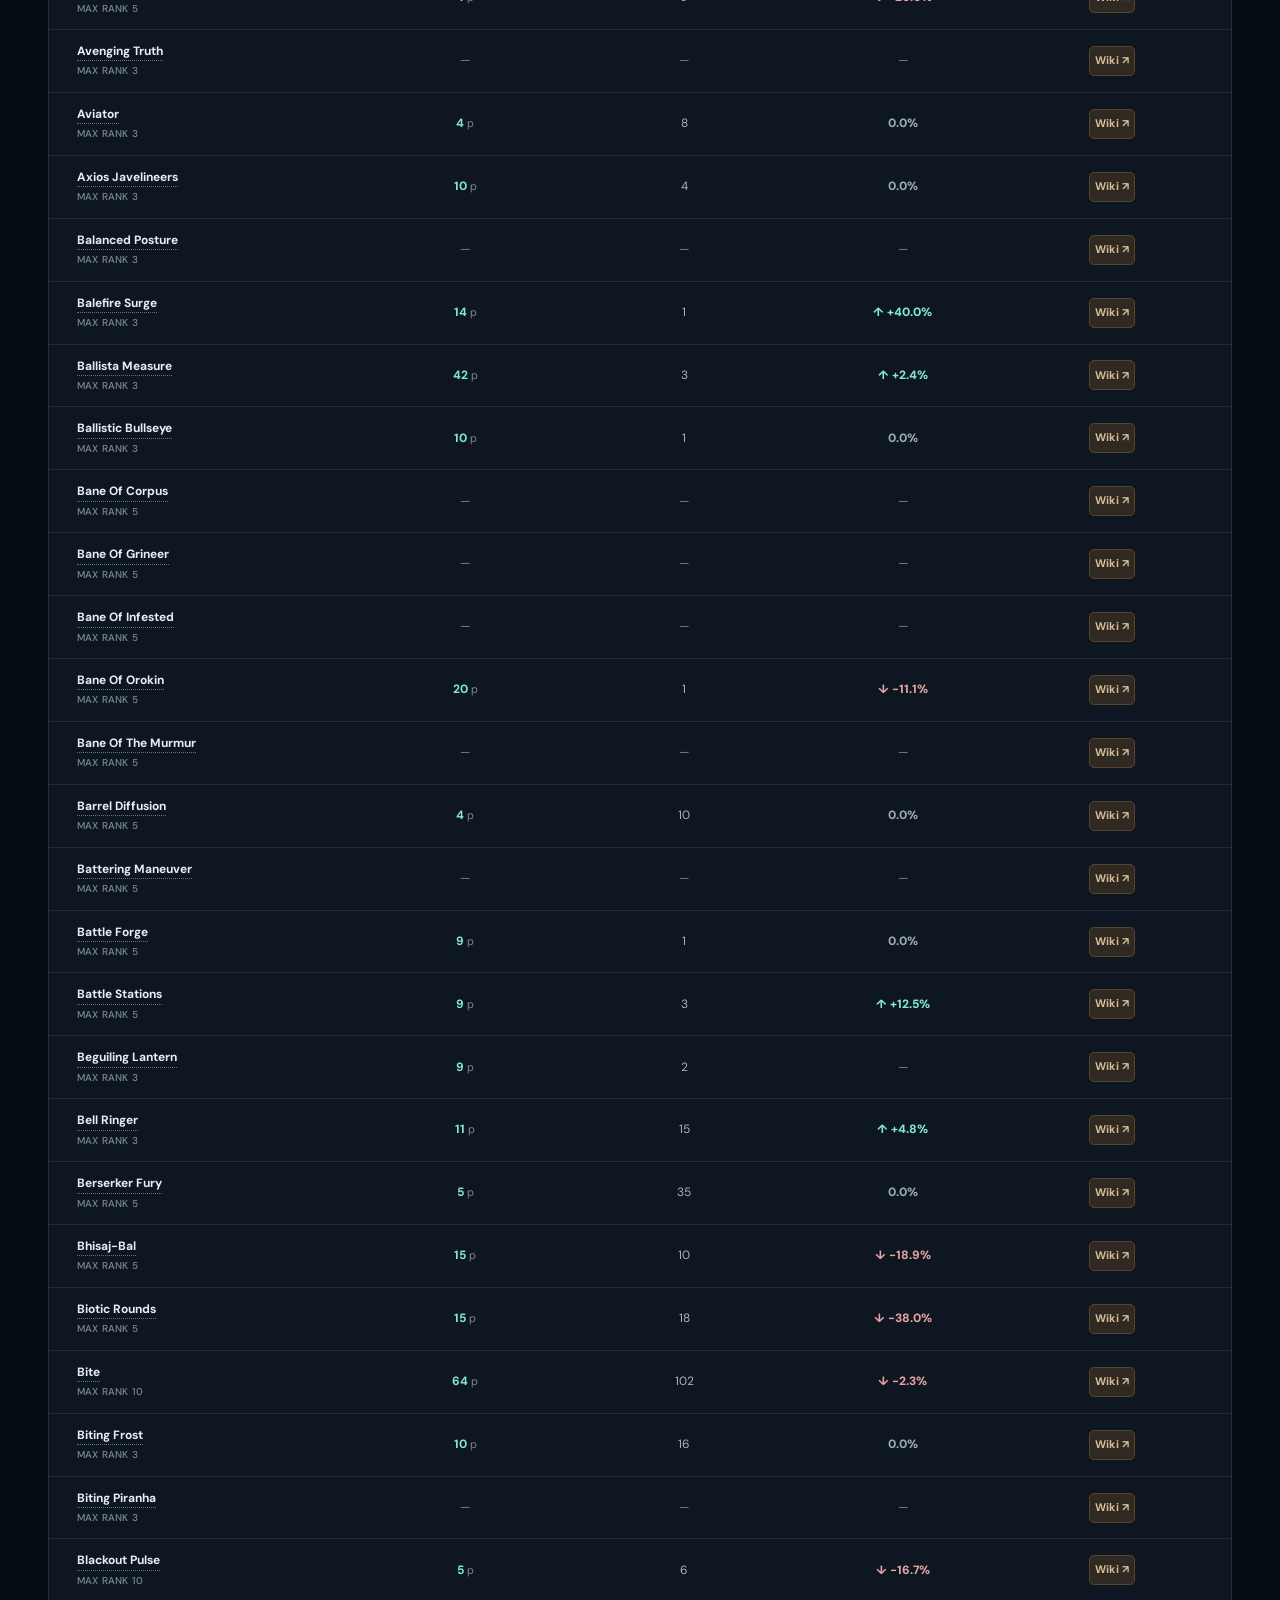
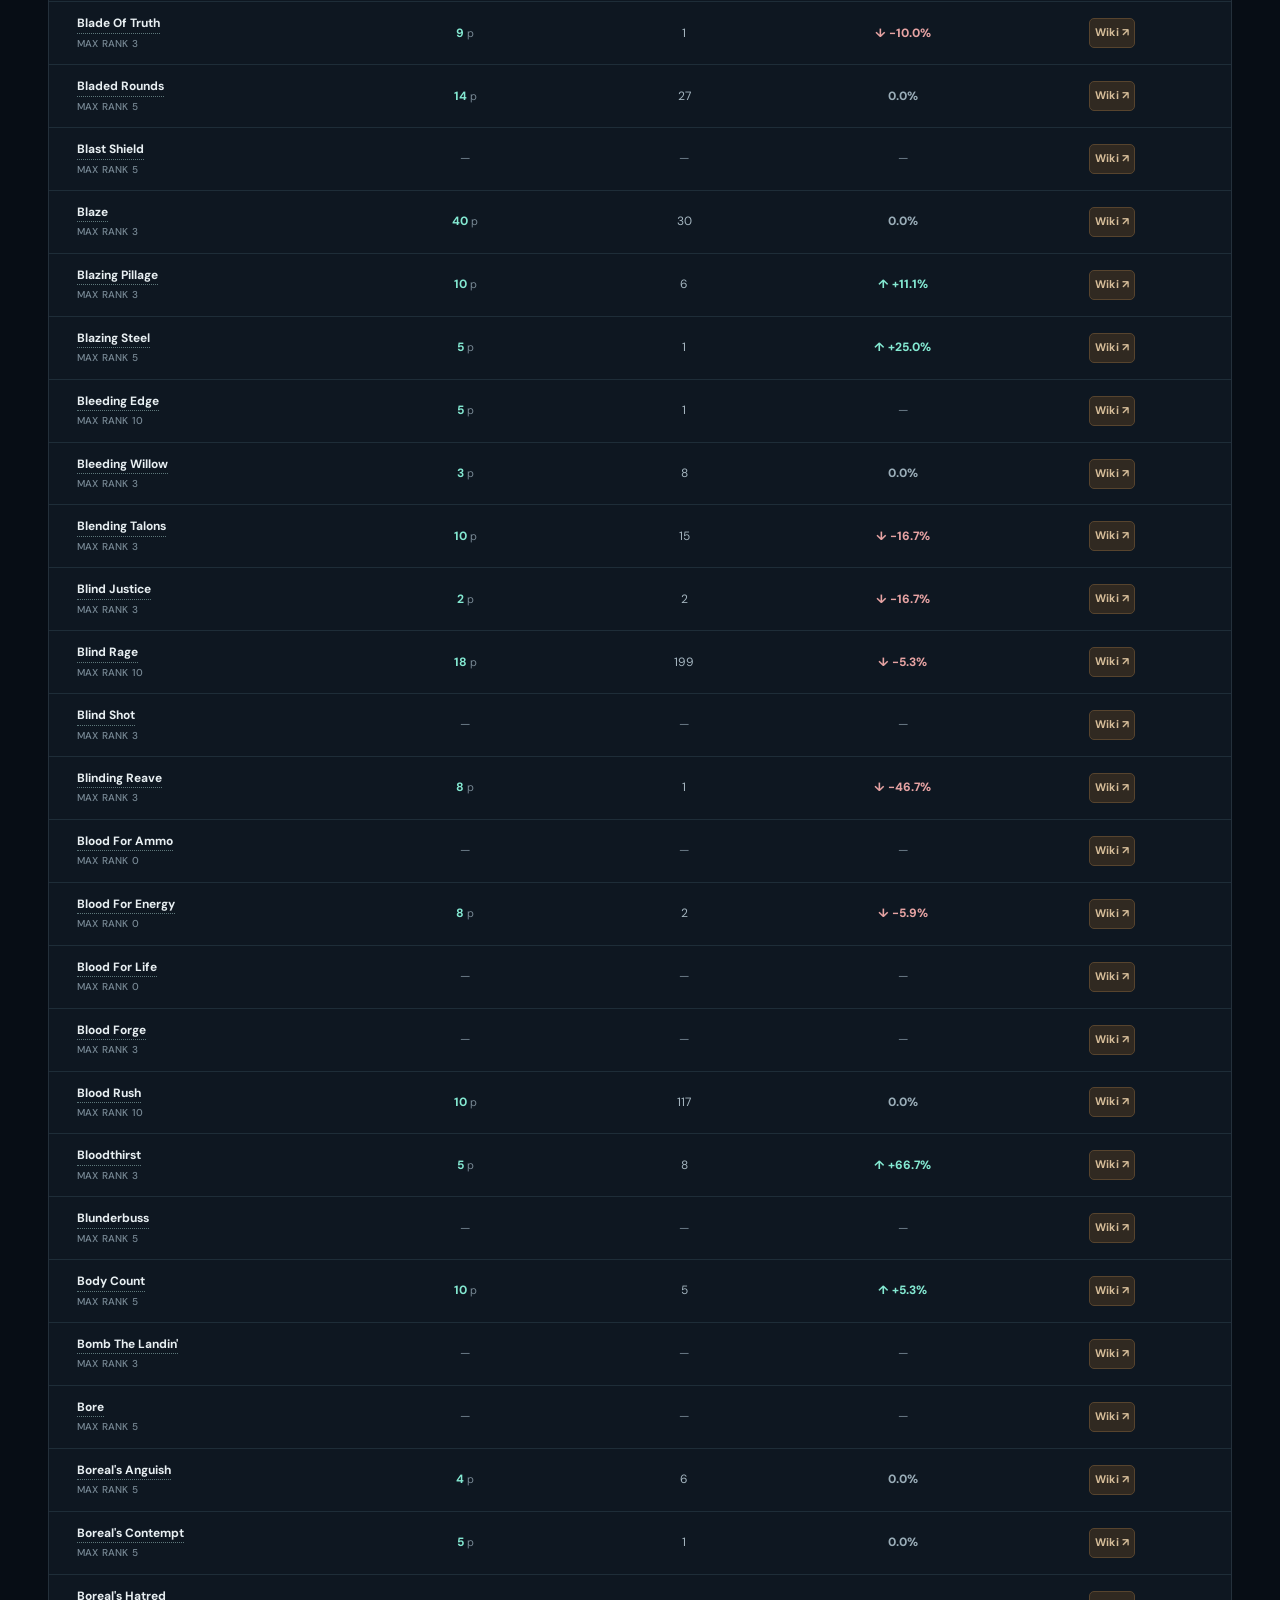
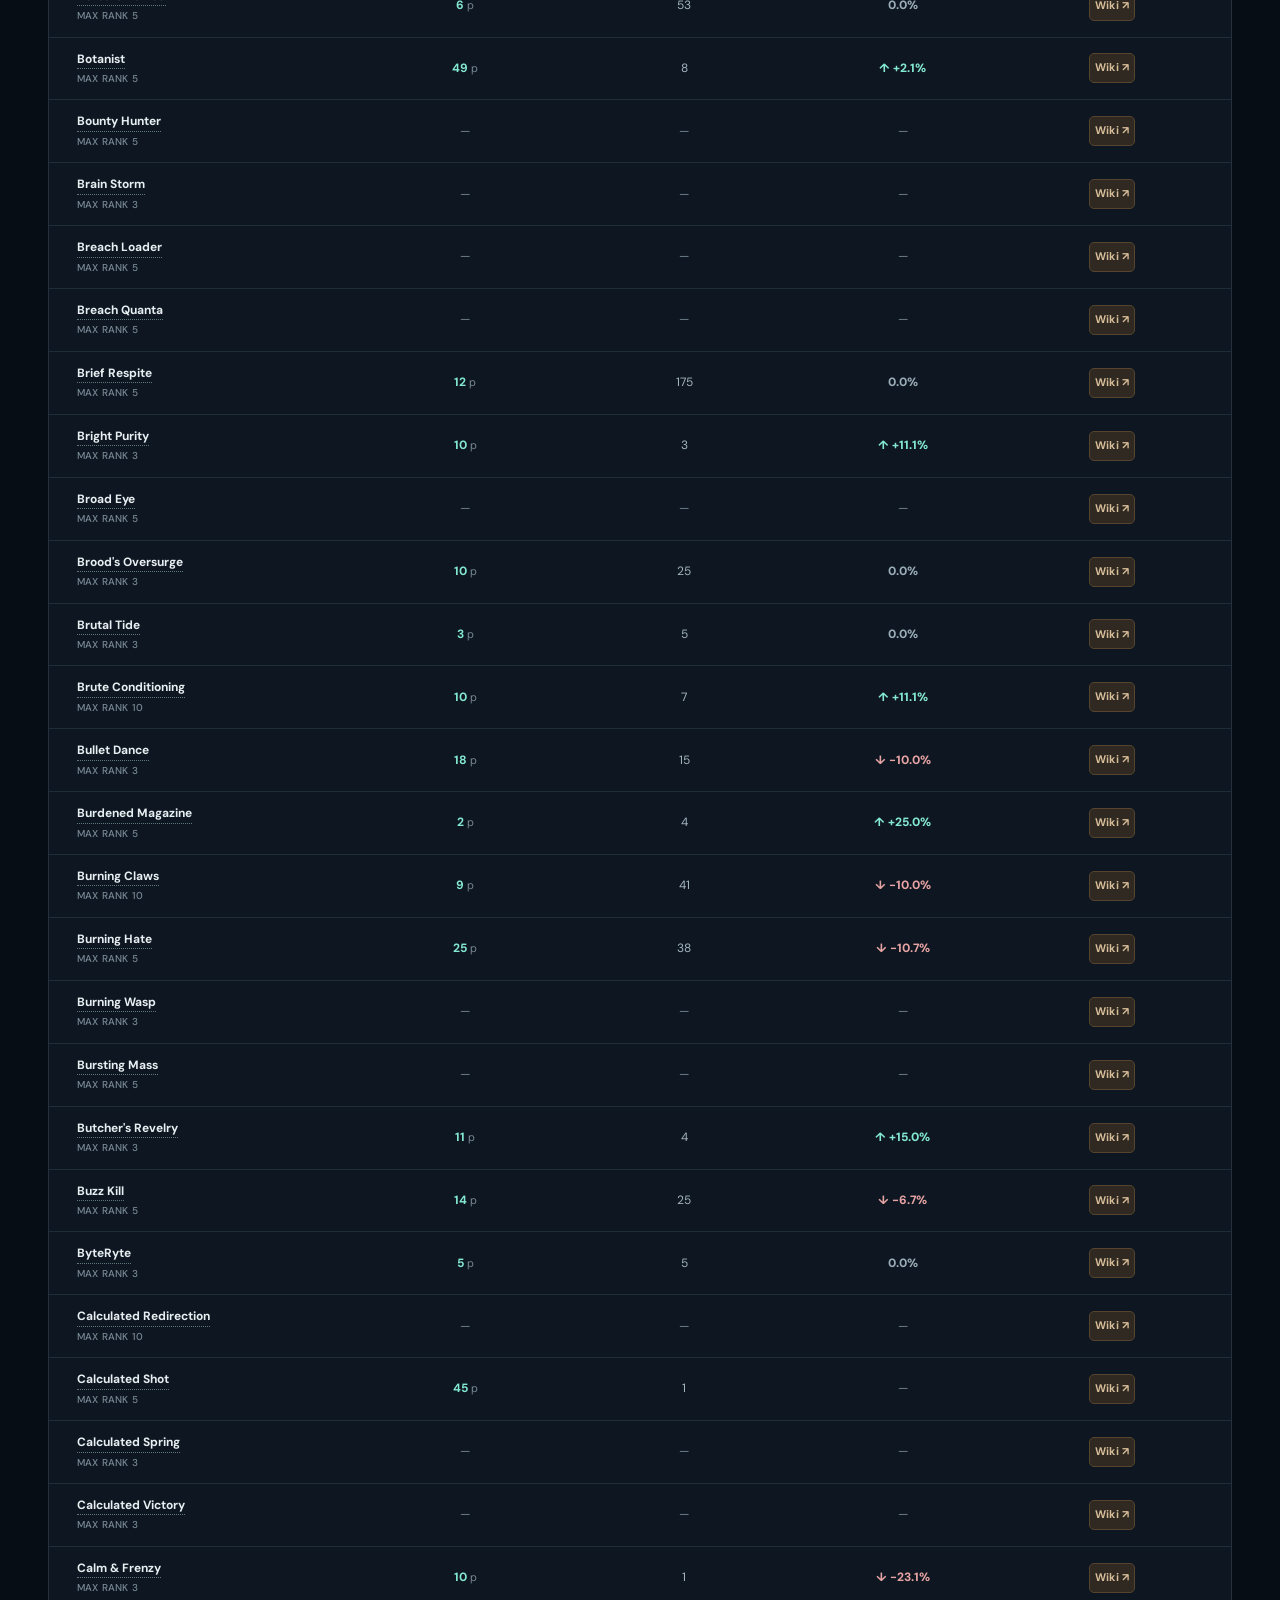
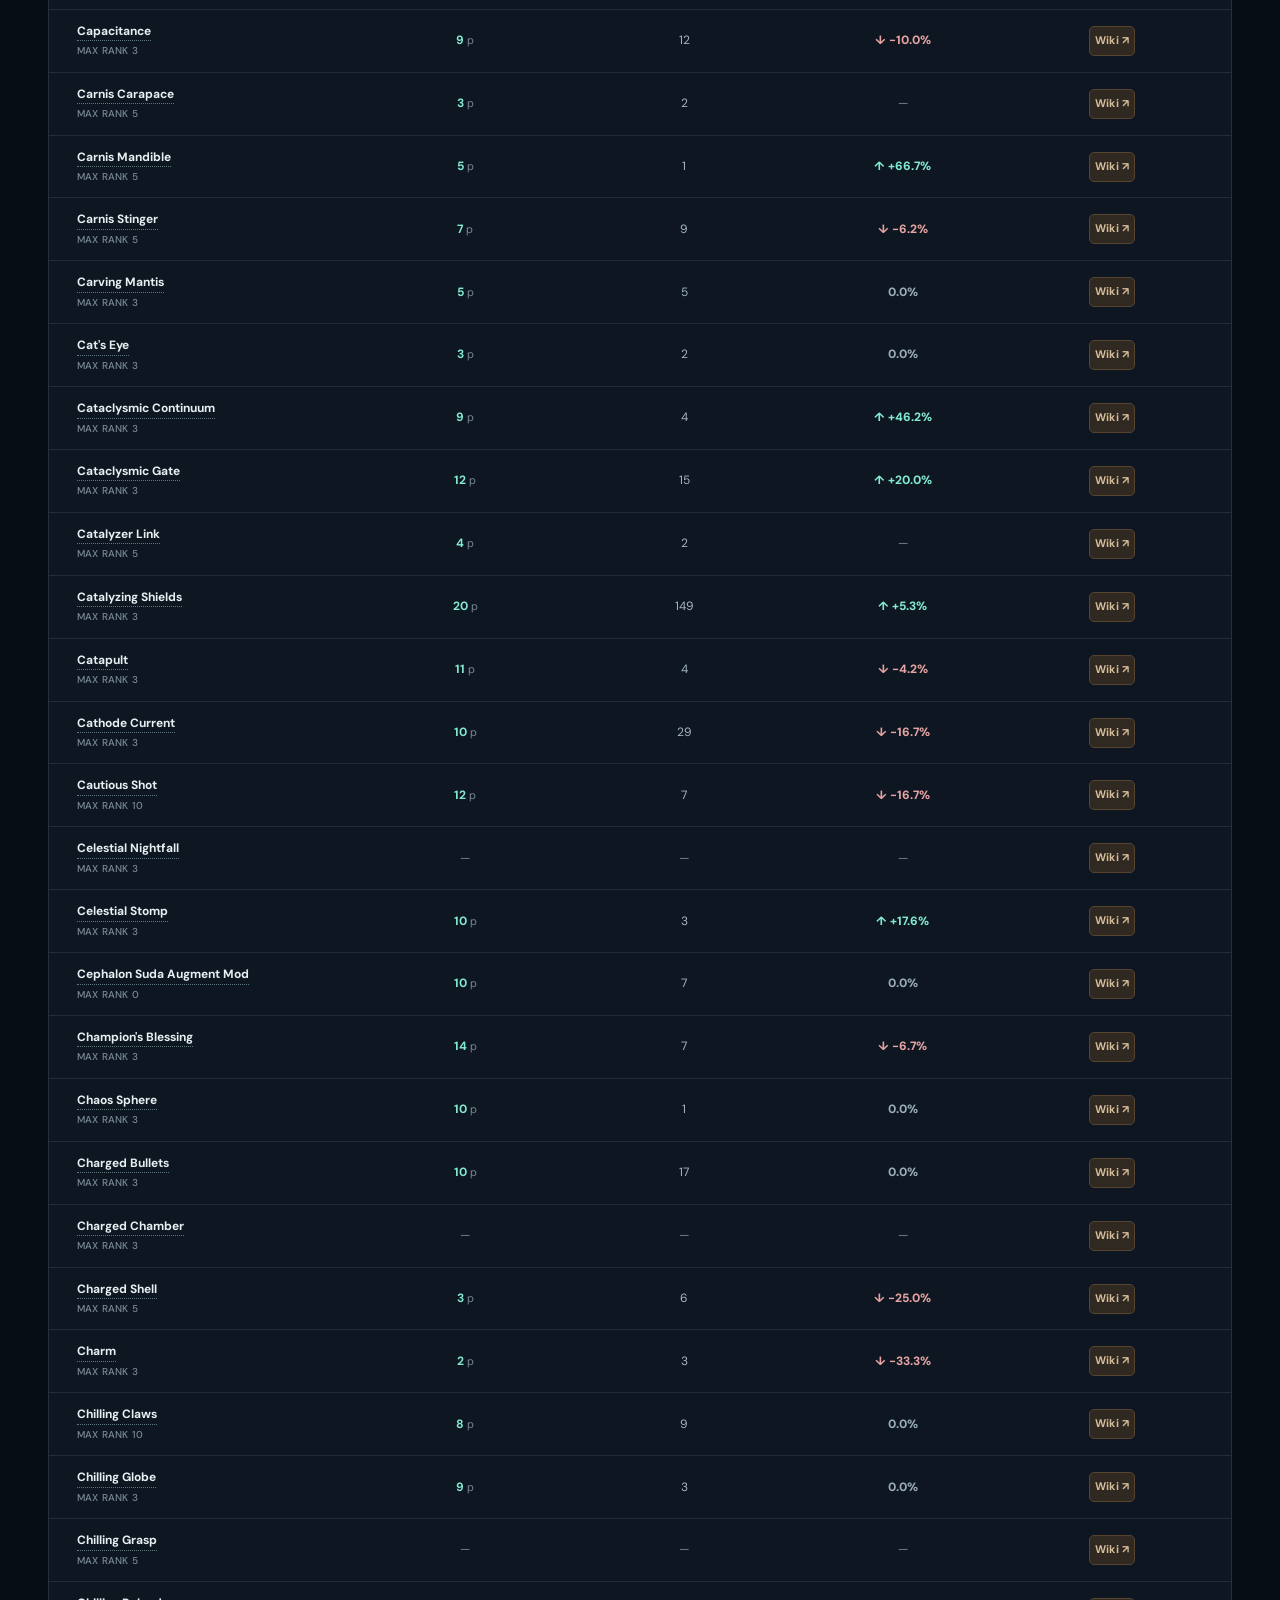
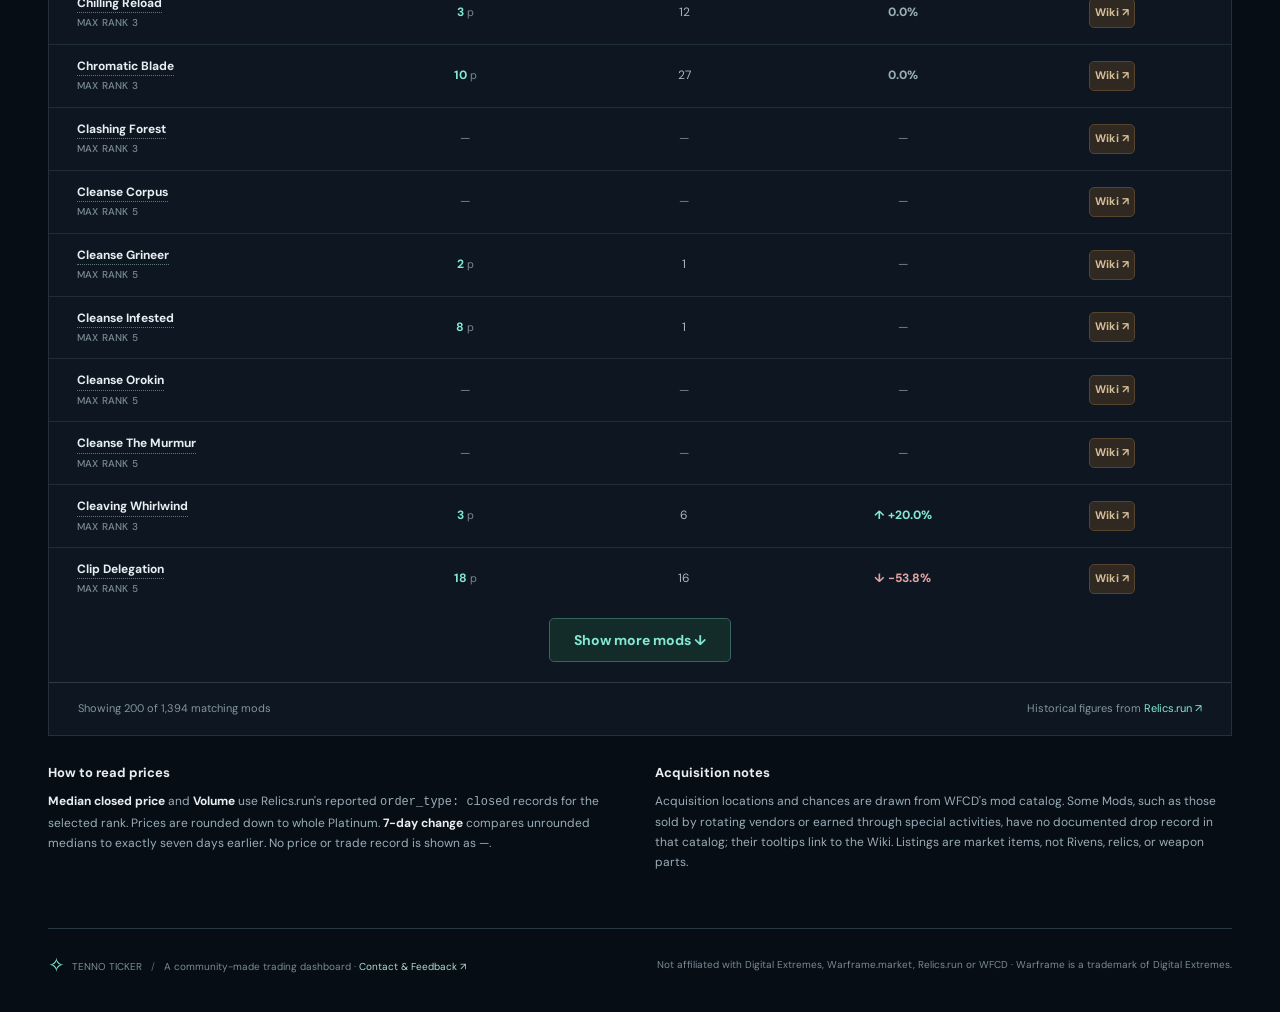
==== commit 85c8fdf5: "-Added source tooltips for mods and contact link" ====
--- a/site/mods.html
+++ b/site/mods.html
@@ -9,14 +9,14 @@
   <link rel="preconnect" href="https://fonts.googleapis.com">
   <link rel="preconnect" href="https://fonts.gstatic.com" crossorigin>
   <link href="https://fonts.googleapis.com/css2?family=DM+Sans:wght@400;500;600;700&family=Space+Grotesk:wght@400;500;600;700&display=swap" rel="stylesheet">
-  <link rel="stylesheet" href="./styles.css">
-  <link rel="stylesheet" href="./prime-sets.css">
-  <link rel="stylesheet" href="./mods.css">
+  <link rel="stylesheet" href="./styles.css?v=tooltip-no-scroll-2">
+  <link rel="stylesheet" href="./prime-sets.css?v=tooltip-no-scroll-2">
+  <link rel="stylesheet" href="./mods.css?v=tooltip-no-scroll-2">
   <link rel="icon" type="image/png" href="./favicon.png">
   <script async src="https://www.googletagmanager.com/gtag/js?id=G-MQFQ6QBJ6M"></script>
   <script>window.dataLayer=window.dataLayer||[];function gtag(){dataLayer.push(arguments)}gtag('js',new Date());gtag('config','G-MQFQ6QBJ6M');</script>
   <script type="module" src="https://static.cloudflareinsights.com/beacon.min.js" data-cf-beacon='{"token":"58da4a2061cf43a3b5ef30803b7ceabc"}'></script>
-  <script src="./mods.js" defer></script>
+  <script src="./mods.js?v=tooltip-no-scroll-2" defer></script>
 </head>
 <body>
   <div class="app-shell">
@@ -33,19 +33,24 @@
       <a class="prime-source-link" href="https://relics.run/history/" target="_blank" rel="noopener noreferrer">Data: Relics.run ↗</a>
     </header>
     <main>
-      <section class="prime-hero">
+      <section class="prime-hero board-hero">
         <div class="eyebrow"><span class="eyebrow-line"></span> RELICS.RUN · DAILY PRICE HISTORY</div>
         <h1>Mod <span>Prices.</span></h1>
-        <p>Find tradable mods, compare Rank 0 and Max Rank values, and hover over a mod for documented acquisition sources.</p>
+        <p>Find tradable mods, compare Rank 0 and Max Rank prices, and hover over a mod for its effects and acquisition sources.</p>
         <div class="prime-hero-meta">
           <span id="mod-status" role="status">Loading the published snapshot…</span>
           <span class="prime-meta-divider"></span><span><strong id="mod-total">—</strong> mods tracked</span>
           <span class="prime-meta-divider"></span><span>Prices in <strong>Platinum</strong></span>
         </div>
+        <div class="hero-art" aria-hidden="true">
+          <div class="orbit orbit-one"></div><div class="orbit orbit-two"></div><div class="orbit orbit-three"></div>
+          <div class="core-glow"></div><div class="core-shape"><i></i><i></i><i></i><i></i><span class="core-center"></span></div>
+          <span class="orbital-tick tick-one"></span><span class="orbital-tick tick-two"></span>
+        </div>
       </section>
       <section class="market-panel prime-panel mod-panel" aria-labelledby="mod-heading">
         <div class="section-head">
-          <div><h2 id="mod-heading">Mod price board</h2><p>Daily closed-order statistics. Hover over a mod name to see where it drops or is sold.</p></div>
+          <div><h2 id="mod-heading">Mod price board</h2><p>Daily closed-order statistics. Hover over a mod name for its rank-scaling effects and acquisition sources.</p></div>
           <button id="mod-refresh" class="refresh-button" type="button"><span class="refresh-icon" aria-hidden="true">↻</span> Check for updates</button>
         </div>
         <div id="mod-error" class="error-banner" role="alert" hidden></div>
@@ -64,7 +69,7 @@
           </fieldset>
           <label class="prime-priced-filter"><input id="mod-priced" type="checkbox"> Only with closed prices</label>
         </div>
-        <div class="prime-table-meta"><span id="mod-count">Loading…</span><span>Hover or focus a mod name for sources</span></div>
+        <div class="prime-table-meta"><span id="mod-count">Loading…</span></div>
         <div class="table-scroll-hint" role="note">↔ Scroll sideways on smaller screens to see all columns.</div>
         <div class="table-scroller">
           <table class="price-table prime-table mod-table">
@@ -86,7 +91,7 @@
         <div><strong>Acquisition notes</strong><p>Acquisition locations and chances are drawn from <a href="https://github.com/WFCD/warframe-items" target="_blank" rel="noopener noreferrer">WFCD's mod catalog</a>. Some Mods, such as those sold by rotating vendors or earned through special activities, have no documented drop record in that catalog; their tooltips link to the Wiki. Listings are market items, not Rivens, relics, or weapon parts.</p></div>
       </section>
     </main>
-    <footer><span><span class="footer-mark">✧</span> TENNO TICKER <span class="footer-sep">/</span> A community-made trading dashboard</span><span>Not affiliated with Digital Extremes, Warframe.market, Relics.run or WFCD · Warframe is a trademark of Digital Extremes.</span></footer>
+<footer><span><span class="footer-mark">✧</span> TENNO TICKER <span class="footer-sep">/</span> A community-made trading dashboard · <a href="https://github.com/Saerdev/Tenno-Ticker/discussions" target="_blank" rel="noopener noreferrer" aria-label="Contact and feedback via public GitHub Discussions">Contact &amp; Feedback ↗</a></span><span>Not affiliated with Digital Extremes, Warframe.market, Relics.run or WFCD · Warframe is a trademark of Digital Extremes.</span></footer>
   </div>
   <div id="mod-tooltip" class="acquisition-tooltip" role="tooltip" hidden></div>
 </body>
--- a/site/styles.css
+++ b/site/styles.css
@@ -1,130 +1,128 @@
-:root{color-scheme:dark;--bg:#070d15;--bg2:#0b141e;--panel:#101923;--panel2:#111d28;--border:#24303b;--subtle:#788995;--muted:#9aadb8;--text:#e8eff2;--teal:#84e9d2;--teal-deep:#163d3b;--orange:#e8b47a;--rose:#e38b8b;--font-head:'Space Grotesk',system-ui,sans-serif;--font-body:'DM Sans',system-ui,sans-serif}
-*{box-sizing:border-box}html{scroll-behavior:smooth}body{margin:0;background:var(--bg);color:var(--text);font-family:var(--font-body);font-size:14px;line-height:1.45}button,input,select{font:inherit}button,a{-webkit-tap-highlight-color:transparent}button{cursor:pointer}a{color:inherit;text-decoration:none}button:focus-visible,a:focus-visible,input:focus-visible,select:focus-visible{outline:2px solid var(--teal);outline-offset:3px}::selection{background:#488a82;color:#fff}.app-shell{max-width:1540px;margin:0 auto;padding:0 48px}.topbar{height:91px;border-bottom:1px solid #23303b;display:flex;align-items:center;justify-content:space-between;gap:20px}.brand{display:flex;align-items:center;gap:15px}.brand-mark{height:43px;width:43px;display:grid;place-items:center;border:1px solid #477c79;transform:rotate(45deg);border-radius:4px;background:linear-gradient(135deg,#163b39,#10222d);box-shadow:0 0 35px #3fb5a019 inset}.brand-glyph{transform:rotate(-45deg);font-size:33px;color:var(--teal);font-weight:400;line-height:1}.brand-type{font-family:var(--font-head);font-size:21px;line-height:1;letter-spacing:1.3px;font-weight:500;white-space:nowrap}.brand-type strong{font-weight:700;color:var(--teal)}.brand-type small{display:block;font-family:var(--font-body);font-size:9px;letter-spacing:2.25px;font-weight:700;color:#788a95;margin-top:8px}.topbar-right{display:flex;align-items:center;gap:34px}.quiet-label{font-size:11px;letter-spacing:.4px;color:#a4b2bd}.little-led,.hero-dot{display:inline-block;height:7px;width:7px;border-radius:50%;background:var(--teal);box-shadow:0 0 11px #5fe6b590;margin-right:8px}.topbar-link{font-size:12px;color:var(--teal);border:1px solid #2c4c4d;padding:10px 14px;border-radius:4px;transition:background .2s}.topbar-link:hover{background:#153535}
-.hero{position:relative;overflow:hidden;border-bottom:1px solid var(--border);min-height:347px;display:flex;align-items:center;background:radial-gradient(ellipse 55% 100% at 85% 46%,#14313740,transparent 90%),linear-gradient(0deg,#0b162000,#0b16201c);margin:0 -48px;padding:36px 48px}.hero-text{position:relative;z-index:2;max-width:690px}.eyebrow{display:flex;align-items:center;gap:10px;color:var(--teal);letter-spacing:2px;font-size:10px;font-weight:700;margin-bottom:23px}.eyebrow-line{width:21px;height:1px;background:var(--teal)}.hero h1{font-family:var(--font-head);font-size:clamp(42px,4.3vw,68px);font-weight:600;line-height:1.06;letter-spacing:-2.5px;margin:0}.hero h1 span{color:var(--teal)}.hero p{max-width:530px;line-height:1.75;color:#9cadb8;font-size:15px;margin:20px 0 24px}.hero-meta{display:flex;align-items:center;flex-wrap:wrap;gap:0;color:#b0bcc5;font-size:12px}.meta-divider{height:13px;width:1px;background:#44515b;margin:0 23px}.plat-symbol{color:var(--teal)}.hero-art{position:absolute;width:500px;height:500px;right:45px;top:50%;transform:translateY(-50%);opacity:.9;pointer-events:none}.orbit{position:absolute;border:1px solid #3a797274;border-radius:50%;inset:55px}.orbit-two{inset:92px;border-color:#3d6d6d57}.orbit-three{inset:23px;border-color:#38575a50;border-style:dashed}.orbit-one:after,.orbit-two:after{content:'';position:absolute;left:50%;top:-3px;width:6px;height:6px;border:1px solid #c0ffde;background:var(--bg);transform:translateX(-50%) rotate(45deg)}.orbit-two:after{left:2%;top:34%}.core-glow{position:absolute;inset:139px;border-radius:50%;background:#47e3c228;filter:blur(33px)}.core-shape{position:absolute;inset:158px;transform:rotate(45deg);border:1px solid #9fe6d0;background:radial-gradient(circle,#2a796a85 0%,#142b32 48%,#09232c 68%);box-shadow:0 0 0 11px #37776a15,0 0 50px #69e3bd55, inset 0 0 32px #73bfb330}.core-shape i{position:absolute;width:50%;height:50%;border:1px solid #8bc7bc75}.core-shape i:nth-child(1){top:0;left:0}.core-shape i:nth-child(2){top:0;right:0}.core-shape i:nth-child(3){bottom:0;left:0}.core-shape i:nth-child(4){bottom:0;right:0}.core-center{position:absolute;inset:35%;background:#a8ffdbb5;filter:blur(1px);box-shadow:0 0 38px 20px #92eecf66}.orbital-tick{position:absolute;height:3px;width:28px;background:#65c3b0;transform:rotate(-42deg)}.tick-one{top:148px;left:77px}.tick-two{bottom:116px;right:52px}
-.market-panel{border:1px solid var(--border);background:#0e1721;margin:29px 0 28px}.section-head{display:flex;justify-content:space-between;gap:20px;align-items:center;padding:28px 29px;border-bottom:1px solid var(--border)}.section-head h2{font-family:var(--font-head);font-size:28px;font-weight:600;letter-spacing:-.6px;margin:0;line-height:1.2}.section-head p{font-size:12px;color:#879ba8;margin:10px 0 0}.refresh-button{display:flex;gap:9px;align-items:center;white-space:nowrap;padding:11px 15px;color:var(--teal);border:1px solid #396661;border-radius:4px;background:#15272d;font-size:12px;font-weight:700;transition:background .2s}.refresh-button:hover{background:#1c383c}.refresh-button:disabled{opacity:.48;cursor:not-allowed}.refresh-icon{font-size:21px;font-weight:400;line-height:.7}.refresh-button.refreshing .refresh-icon{animation:spin 2s linear infinite}@keyframes spin{to{transform:rotate(360deg)}}
-.progress-area{padding:12px 29px 15px;background:#0f2428;border-bottom:1px solid #285252}.progress-area[hidden],.error-banner[hidden]{display:none}.progress-top{display:flex;justify-content:space-between;align-items:center;color:#a4dcd0;font-size:11px;margin-bottom:9px}.progress-track{height:3px;background:#234447;overflow:hidden}.progress-fill{width:0%;height:100%;background:linear-gradient(90deg,#61bcae,#b2ffe8);transition:width .2s}.error-banner{margin:16px 29px 0;background:#30211e;border:1px solid #74453e;padding:13px;color:#f4b3a9;border-radius:3px;font-size:12px}
-.toolbar{display:flex;gap:11px;align-items:stretch;padding:22px 27px 13px}.search-box{flex:1;min-width:160px;display:flex;align-items:center;gap:9px;padding:0 14px;border:1px solid #34404b;background:#0b131d;border-radius:4px;color:#728c94;height:43px}.search-box:focus-within{border-color:#75bdad}.search-box input{font-size:13px;color:var(--text);width:100%;height:100%;background:transparent;border:0;outline:0;min-width:0}.search-box input::placeholder{color:#778795}.search-box input::-webkit-search-cancel-button{cursor:pointer}.search-hint{border:1px solid #39464e;padding:0 7px;border-radius:3px;color:#8396a0;line-height:19px}.select-wrap{display:flex;flex-direction:column;justify-content:center;position:relative;padding:5px 34px 5px 12px;background:#101c27;border:1px solid #34404b;border-radius:4px;min-width:190px;height:43px}.field-label{color:#75918f;font-size:9px;letter-spacing:1px;font-weight:700}.select-wrap select{color:#e6efef;background:transparent;border:none;outline:0;appearance:none;font-size:12px;cursor:pointer;width:100%;height:21px}.select-wrap:after{content:'⌄';position:absolute;right:13px;top:10px;font-size:18px;color:#9baab4;pointer-events:none}.select-wrap select option{background:#14212c}.sort-wrap{min-width:196px}.icon-button{width:43px;height:43px;background:#14222b;color:#bce3d9;border:1px solid #34404b;border-radius:4px;flex-shrink:0;font-size:19px}.icon-button:hover{background:#1e333c}.toolbar-secondary{display:flex;align-items:center;gap:23px;padding:1px 27px 19px;flex-wrap:wrap}.view-switch{display:flex;padding:3px;background:#0a121b;border:1px solid #30404b;border-radius:4px;gap:2px}.view-switch button{background:transparent;border:0;color:#94a3ae;font-size:11px;padding:8px 11px;border-radius:3px;white-space:nowrap}.view-switch button.active{background:#203d3d;color:#baffec;font-weight:700;box-shadow:0 1px 5px #0006}.switch-control{display:flex;gap:9px;align-items:center;white-space:nowrap;color:#9faeba;font-size:12px;cursor:pointer}.switch-control input{position:absolute;width:1px;height:1px;opacity:0}.switch-track{width:28px;height:16px;background:#34414b;border-radius:20px;position:relative;transition:background .2s;flex-shrink:0}.switch-track:after{content:'';width:10px;height:10px;background:#91a0aa;border-radius:50%;position:absolute;left:3px;top:3px;transition:left .2s}.switch-control input:checked + .switch-track{background:#26786c}.switch-control input:checked + .switch-track:after{left:15px;background:#d3fff1}.switch-control input:focus-visible + .switch-track{outline:2px solid var(--teal);outline-offset:3px}.favorites-filter{font-size:12px;color:#a1b0ba;background:transparent;border:0;padding:4px 0;white-space:nowrap}.favorites-filter span{font-size:20px;color:#d3b073;vertical-align:-1px}.favorites-filter.active{color:var(--orange)}.toolbar-spacer{flex:1}.text-button{white-space:nowrap;background:transparent;border:0;color:var(--teal);font-size:12px;padding:6px 0;font-weight:700}.text-button span{font-size:20px;vertical-align:-1px;margin-right:4px}.text-button:hover{text-decoration:underline}.table-status{padding:12px 29px;display:flex;justify-content:space-between;gap:10px;align-items:center;background:#101d28;border-top:1px solid #2b3944;border-bottom:1px solid #2b3944;color:#9dabb5;font-size:11px}.table-status #result-count{font-weight:700;color:#becbd1}.status-key{display:flex;align-items:center;gap:7px}.key-dot{width:6px;height:6px;border-radius:50%;margin-left:14px}.key-green{background:var(--teal)}.key-amber{background:var(--orange)}
-.table-scroller{overflow:auto;width:100%;min-height:190px}.price-table{width:100%;border-collapse:collapse;white-space:nowrap;table-layout:auto;text-align:left}.price-table th{font-size:10px;color:#80939f;letter-spacing:1px;font-weight:700;background:#0e1721;padding:15px 13px;border-bottom:1px solid #2d3b45;text-transform:uppercase;cursor:pointer;user-select:none}.price-table th:first-child{padding-left:29px;min-width:240px}.price-table th:last-child{padding-right:29px}.price-table th:hover{color:#c3ede4}.price-table th[data-sort="none"]{cursor:default}.price-table td{padding:13px;border-bottom:1px solid #1e2d38;color:#a5b6c0;font-size:12px}.price-table td:first-child{padding-left:29px}.price-table td:last-child{padding-right:29px}.price-table tbody tr:hover{background:#13242b}.price-table tbody tr:last-child td{border-bottom:none}.th-unit{color:#647682;font-size:9px;letter-spacing:0;display:block;font-weight:500;margin-top:4px;text-transform:none}.th-sort{font-size:10px;color:var(--teal);margin-left:4px}.item-cell{display:flex;align-items:center;gap:13px;min-width:210px}.item-icon{width:37px;height:37px;object-fit:contain;background:#192b32;border:1px solid #30504e;border-radius:7px;padding:4px;flex-shrink:0}.item-fallback{display:grid;place-items:center;font-size:24px;color:var(--teal)}.item-details{display:flex;flex-direction:column;align-items:flex-start;gap:4px}.item-name{font-family:var(--font-head);font-size:13px;font-weight:600;color:#e4edf0;line-height:1.2}.item-name:hover{color:var(--teal)}.item-sub{font-size:10px;color:#748993;letter-spacing:.2px}.amount{font-family:var(--font-head);font-size:15px;font-weight:600;font-variant-numeric:tabular-nums}.ask{color:#a6e8d4}.bid{color:#e8bc8d}.amount.empty{color:#546771;font-weight:400}.amount-pt{font-size:10px;color:#758e8e;margin-left:4px}.spread{font-variant-numeric:tabular-nums;color:#9aaeba}.spread.negative{color:#cba4be}.listing-count{color:#bdccd1;font-variant-numeric:tabular-nums}.action-cell{text-align:right}.favorite-btn{color:#6d8390;background:transparent;border:none;font-size:22px;line-height:1;vertical-align:middle;padding:4px 7px}.favorite-btn.active{color:#edc278}.favorite-btn:hover{color:#ffe09f}.outbound-link{padding:8px;color:#7dd7c7;font-size:18px;vertical-align:middle}.outbound-link:hover{color:#c6ffea}.empty-state{text-align:center;padding:65px 15px!important;color:#8ca0ab!important;white-space:normal}.table-footer{display:flex;justify-content:space-between;gap:20px;align-items:center;padding:18px 29px;border-top:1px solid #2c3b45;font-size:11px;color:#8295a0}.table-footer a{color:var(--teal)}.tiny-bullet{color:var(--teal);margin-right:5px}.footnotes{display:grid;grid-template-columns:1fr 1fr;gap:40px;margin:27px 1px 38px}.footnotes>div{display:flex;gap:13px;align-items:flex-start}.footnote-icon{display:grid;place-items:center;color:var(--teal);background:#172c32;border:1px solid #355251;height:27px;width:27px;flex-shrink:0;border-radius:4px;font-size:15px}.footnotes strong{font-size:13px;font-weight:700;color:#d8e4e7}.footnotes p{font-size:12px;line-height:1.7;color:#8e9eaa;max-width:580px;margin:7px 0 0}.footnotes b{color:#b4c7cb}footer{border-top:1px solid #273640;padding:22px 0 32px;display:flex;align-items:center;justify-content:space-between;gap:15px;font-size:10px;color:#788b97}.footer-mark{color:var(--teal);font-size:20px;vertical-align:-2px;margin-right:4px}.footer-sep{color:#4d6d72;margin:0 6px}
-@media(max-width:1150px){.app-shell{padding:0 26px}.hero{margin:0 -26px;padding:32px 26px}.hero-art{right:-140px;opacity:.65}.hero-text{max-width:590px}.toolbar{flex-wrap:wrap}.search-box{flex-basis:45%}.select-wrap{flex:1}.toolbar-secondary{gap:16px}.table-status,.section-head{padding-left:20px;padding-right:20px}}
-@media(max-width:780px){.app-shell{padding:0 16px}.topbar{height:77px}.brand-type{font-size:17px}.brand-type small{font-size:7px;letter-spacing:1.3px}.brand-mark{width:37px;height:37px}.topbar-source{display:none}.topbar-link{font-size:11px;padding:8px}.hero{margin:0 -16px;padding:42px 16px;min-height:360px}.hero h1{font-size:44px}.hero-text{max-width:540px}.hero-art{width:370px;height:370px;right:-215px;opacity:.36}.hero p{font-size:13px;max-width:380px}.orbital-label{display:none}.section-head{align-items:flex-start;flex-direction:column}.section-head h2{font-size:24px}.toolbar{padding:16px 14px 10px}.search-box{flex-basis:100%}.select-wrap{min-width:0;flex:1}.sort-wrap{flex:1}.toolbar-secondary{padding:3px 14px 16px;gap:13px}.view-switch{width:100%;justify-content:space-between}.view-switch button{flex:1}.toolbar-spacer{display:none}.text-button{margin-left:auto}.table-status{align-items:flex-start;flex-direction:column;padding:12px 15px}.status-key{flex-wrap:wrap}.price-table th:first-child,.price-table td:first-child{padding-left:15px}.price-table th:last-child,.price-table td:last-child{padding-right:15px}.table-footer{padding:16px 15px;flex-wrap:wrap}.footnotes{grid-template-columns:1fr;gap:22px}footer{flex-direction:column;align-items:flex-start}.error-banner{margin:12px 14px}.progress-area{padding:11px 14px}}
-@media(max-width:430px){.hero h1{font-size:39px}.brand-type small{display:none}.topbar-link{font-size:10px;padding:7px}.hero-meta{font-size:11px}.meta-divider{margin:0 10px}.select-wrap{flex-basis:60%}.sort-wrap{flex-basis:60%}.sort-direction{width:42px}.toolbar-secondary{gap:15px}.section-head{padding:22px 15px}.switch-control{font-size:11px}.favorite-btn{font-size:20px}}
-@media(prefers-reduced-motion:reduce){*,*:before,*:after{animation-duration:.01ms!important;transition-duration:.01ms!important;scroll-behavior:auto!important}}
-
-.market-scope{display:flex;flex-direction:column;justify-content:center;gap:4px;padding:6px 14px;background:#101c27;border:1px solid #34404b;border-radius:4px;min-width:150px;height:43px}
-.market-scope strong{color:#baffec;font-size:12px;font-weight:600;white-space:nowrap}
-@media(max-width:780px){.market-scope{flex:1;min-width:0}}
-
-.action-group{display:inline-flex;align-items:center;justify-content:flex-end;gap:8px;white-space:nowrap}
-.action-group a{font-size:11px;font-weight:700;letter-spacing:.1px;padding:6px 8px;border:1px solid #2d4946;border-radius:5px;display:inline-flex;align-items:center;min-height:30px}
-.action-group .outbound-link{color:#84e9d2;background:#15302e}
-.action-group .wiki-link{color:#d6bd99;background:#302921;border-color:#57442e}
-.action-group .outbound-link:hover{color:#fff;background:#225149}
-.action-group .wiki-link:hover{color:#fff0d4;background:#493a28}
-.item-cell[data-acquisition]{cursor:help}
-.item-cell[data-acquisition] .item-name{cursor:pointer}
-.acquisition-tooltip{position:fixed;z-index:1000;pointer-events:auto;width:min(395px,calc(100vw - 24px));max-height:min(475px,calc(100vh - 24px));overflow:auto;background:#14232e;border:1px solid #49746e;box-shadow:0 20px 48px #000b,0 0 0 1px #29403c;border-radius:9px;padding:15px 16px;color:#dcebea;white-space:normal;line-height:1.4}
-.acquisition-tooltip[hidden]{display:none}
-.acquisition-heading span{display:block;color:#91b5ae;font-size:9px;font-weight:800;letter-spacing:1.4px}
-.acquisition-heading strong{display:block;font-family:var(--font-head);font-size:15px;margin-top:4px;color:#f2fcfa}
-.acquisition-list{margin:12px 0 7px;padding:0;list-style:none;display:flex;flex-direction:column;gap:8px}
-.acquisition-list li{display:flex;align-items:flex-start;justify-content:space-between;gap:10px;color:#cadadf;font-size:11px}
-.acquisition-list li span:first-child{flex:1;min-width:0}
-.acquisition-chance{color:#91f0d5;font-family:var(--font-head);font-variant-numeric:tabular-nums;white-space:nowrap;font-weight:700}
-.acquisition-empty{margin:12px 0;color:#b0c1c8;font-size:12px}
-.acquisition-footer{display:flex;justify-content:space-between;gap:10px;padding-top:10px;margin-top:12px;border-top:1px solid #304651;color:#91a5aa;font-size:10px}
-.acquisition-footer span:first-child{max-width:200px}
-.acquisition-footer span:last-child{color:#d5bd95;white-space:nowrap}
-footer a{color:#b1dbd0}
-@media(max-width:780px){.action-group{gap:3px}.action-group a{padding:5px 6px;font-size:10px}.acquisition-tooltip{max-height:min(350px,calc(100vh - 24px))}}
-
-.effect-section{margin-top:13px;padding:12px 0 13px;border-top:1px solid #304651}
-.tooltip-section-heading{color:#8db4ac;font-size:10px;letter-spacing:1.25px;font-weight:800}
-.effect-rank{float:right;color:#e0c797;font-size:10px;letter-spacing:.6px}
-.effect-description{white-space:pre-line;font-size:12px;line-height:1.62;overflow-wrap:anywhere;color:#e5f3f0;margin:9px 0 0}
-.effect-unavailable{font-size:11px;line-height:1.55;color:#b0c1c8;margin:9px 0 0}
-.sources-section{padding-top:12px;border-top:1px solid #304651}
-.acquisition-list{margin-top:11px}
-.acquisition-tooltip{scrollbar-color:#4b796f #182a34;overscroll-behavior:contain}
-@media(max-width:780px){.acquisition-tooltip{max-height:min(450px,calc(100vh - 24px))}}
-
-.hero-meta #stat-total{font-family:var(--font-head);color:var(--teal);font-size:17px;font-weight:700;vertical-align:-1px}
-
-/* The Arcane board uses the same balanced five-column layout as Prime Sets. */
-.price-table.arcane-table{min-width:920px;table-layout:fixed}
-.price-table.arcane-table th,.price-table.arcane-table td{width:20%;text-align:center}
-.price-table.arcane-table th:first-child,.price-table.arcane-table td:first-child{min-width:0;text-align:left;padding-left:28px}
-.price-table.arcane-table th:last-child,.price-table.arcane-table td:last-child{padding-right:28px}
-.price-table.arcane-table td:first-child{white-space:normal}
-.arcane-table .item-cell{min-width:0}
-.arcane-table .item-details{min-width:0}
-.arcane-table .item-name{white-space:normal}
-.arcane-table .action-group{justify-content:center}
-.arcane-table .action-cell{text-align:center}
-.arcane-table .favorite-btn{font-size:21px}
-.price-table.arcane-table th[data-sort="none"]{cursor:default}
-.price-table.arcane-table th .th-unit{white-space:normal}
-.topbar-right .prime-navigation{margin:0}
-@media(max-width:900px){.arcane-table+.table-scroll-hint{display:block}}
-@media(max-width:780px){.price-table.arcane-table th:first-child,.price-table.arcane-table td:first-child{padding-left:15px}.price-table.arcane-table th:last-child,.price-table.arcane-table td:last-child{padding-right:15px}}
-
-/* Keep the Actions heading centered over the star, Market, and Wiki buttons. */
-.price-table th:last-child,
-.price-table td:last-child {
-  text-align: center;
-}
-
-/* Inline Warframe damage/status icons supplied by the Wiki. */
-.effect-status-icon {
-  display: inline-block;
-  width: 1.15em;
-  height: 1.15em;
-  margin: 0 0.12em;
-  object-fit: contain;
-  vertical-align: -0.18em;
-}
-/* Closed-order board: fit all seven columns on desktop instead of clipping Actions. */
-.price-table {
-  table-layout: fixed;
-  min-width: 1180px;
-}
-.price-table th,
-.price-table td {
-  padding-left: 9px;
-  padding-right: 9px;
-}
-.price-table th:first-child,
-.price-table td:first-child {
-  width: 20%;
-  min-width: 0;
-  padding-left: 18px;
-}
-.price-table th:nth-child(n+2):nth-child(-n+5),
-.price-table td:nth-child(n+2):nth-child(-n+5) { width: 14.25%; }
-.price-table th:nth-child(6),
-.price-table td:nth-child(6) { width: 9%; }
-.price-table th:last-child,
-.price-table td:last-child { width: 14%; padding-right: 14px; }
-.price-table .th-unit {
-  white-space: normal;
-  line-height: 1.35;
-  overflow-wrap: anywhere;
-}
-.item-cell, .item-details { min-width: 0; }
-.item-name { white-space: normal; overflow-wrap: anywhere; }
-.action-group { gap: 3px; }
-.action-group a { padding: 5px; }
-.favorite-btn { padding: 3px 4px; }
-.table-scroller { overflow-x: auto; overscroll-behavior-x: contain; }
-
-/* On smaller screens the wide table remains horizontally scrollable. */
-.table-scroll-hint {
-  display: none;
-  padding: 9px 18px;
-  background: #101d28;
-  color: #9bb7bd;
-  border-bottom: 1px solid #2b3944;
-  font-size: 11px;
-}
-@media (max-width: 1280px) {
-  .table-scroll-hint { display: block; }
-}
+:root{color-scheme:dark;--bg:#070d15;--bg2:#0b141e;--panel:#101923;--panel2:#111d28;--border:#24303b;--subtle:#788995;--muted:#9aadb8;--text:#e8eff2;--teal:#84e9d2;--teal-deep:#163d3b;--orange:#e8b47a;--rose:#e38b8b;--font-head:'Space Grotesk',system-ui,sans-serif;--font-body:'DM Sans',system-ui,sans-serif}
+*{box-sizing:border-box}html{scroll-behavior:smooth}body{margin:0;background:var(--bg);color:var(--text);font-family:var(--font-body);font-size:14px;line-height:1.45}button,input,select{font:inherit}button,a{-webkit-tap-highlight-color:transparent}button{cursor:pointer}a{color:inherit;text-decoration:none}button:focus-visible,a:focus-visible,input:focus-visible,select:focus-visible{outline:2px solid var(--teal);outline-offset:3px}::selection{background:#488a82;color:#fff}.app-shell{max-width:1540px;margin:0 auto;padding:0 48px}.topbar{height:91px;border-bottom:1px solid #23303b;display:flex;align-items:center;justify-content:space-between;gap:20px}.brand{display:flex;align-items:center;gap:15px}.brand-mark{height:43px;width:43px;display:grid;place-items:center;border:1px solid #477c79;transform:rotate(45deg);border-radius:4px;background:linear-gradient(135deg,#163b39,#10222d);box-shadow:0 0 35px #3fb5a019 inset}.brand-glyph{transform:rotate(-45deg);font-size:33px;color:var(--teal);font-weight:400;line-height:1}.brand-type{font-family:var(--font-head);font-size:21px;line-height:1;letter-spacing:1.3px;font-weight:500;white-space:nowrap}.brand-type strong{font-weight:700;color:var(--teal)}.brand-type small{display:block;font-family:var(--font-body);font-size:9px;letter-spacing:2.25px;font-weight:700;color:#788a95;margin-top:8px}.topbar-right{display:flex;align-items:center;gap:34px}.quiet-label{font-size:11px;letter-spacing:.4px;color:#a4b2bd}.little-led,.hero-dot{display:inline-block;height:7px;width:7px;border-radius:50%;background:var(--teal);box-shadow:0 0 11px #5fe6b590;margin-right:8px}.topbar-link{font-size:12px;color:var(--teal);border:1px solid #2c4c4d;padding:10px 14px;border-radius:4px;transition:background .2s}.topbar-link:hover{background:#153535}
+.hero{position:relative;overflow:hidden;border-bottom:1px solid var(--border);min-height:347px;display:flex;align-items:center;background:radial-gradient(ellipse 55% 100% at 85% 46%,#14313740,transparent 90%),linear-gradient(0deg,#0b162000,#0b16201c);margin:0 -48px;padding:36px 48px}.hero-text{position:relative;z-index:2;max-width:690px}.eyebrow{display:flex;align-items:center;gap:10px;color:var(--teal);letter-spacing:2px;font-size:10px;font-weight:700;margin-bottom:23px}.eyebrow-line{width:21px;height:1px;background:var(--teal)}.hero h1{font-family:var(--font-head);font-size:clamp(42px,4.3vw,68px);font-weight:600;line-height:1.06;letter-spacing:-2.5px;margin:0}.hero h1 span{color:var(--teal)}.hero p{max-width:530px;line-height:1.75;color:#9cadb8;font-size:15px;margin:20px 0 24px}.hero-meta{display:flex;align-items:center;flex-wrap:wrap;gap:0;color:#b0bcc5;font-size:12px}.meta-divider{height:13px;width:1px;background:#44515b;margin:0 23px}.plat-symbol{color:var(--teal)}.hero-art{position:absolute;width:500px;height:500px;right:45px;top:50%;transform:translateY(-50%);opacity:.9;pointer-events:none}.orbit{position:absolute;border:1px solid #3a797274;border-radius:50%;inset:55px}.orbit-two{inset:92px;border-color:#3d6d6d57}.orbit-three{inset:23px;border-color:#38575a50;border-style:dashed}.orbit-one:after,.orbit-two:after{content:'';position:absolute;left:50%;top:-3px;width:6px;height:6px;border:1px solid #c0ffde;background:var(--bg);transform:translateX(-50%) rotate(45deg)}.orbit-two:after{left:2%;top:34%}.core-glow{position:absolute;inset:139px;border-radius:50%;background:#47e3c228;filter:blur(33px)}.core-shape{position:absolute;inset:158px;transform:rotate(45deg);border:1px solid #9fe6d0;background:radial-gradient(circle,#2a796a85 0%,#142b32 48%,#09232c 68%);box-shadow:0 0 0 11px #37776a15,0 0 50px #69e3bd55, inset 0 0 32px #73bfb330}.core-shape i{position:absolute;width:50%;height:50%;border:1px solid #8bc7bc75}.core-shape i:nth-child(1){top:0;left:0}.core-shape i:nth-child(2){top:0;right:0}.core-shape i:nth-child(3){bottom:0;left:0}.core-shape i:nth-child(4){bottom:0;right:0}.core-center{position:absolute;inset:35%;background:#a8ffdbb5;filter:blur(1px);box-shadow:0 0 38px 20px #92eecf66}.orbital-tick{position:absolute;height:3px;width:28px;background:#65c3b0;transform:rotate(-42deg)}.tick-one{top:148px;left:77px}.tick-two{bottom:116px;right:52px}
+.market-panel{border:1px solid var(--border);background:#0e1721;margin:29px 0 28px}.section-head{display:flex;justify-content:space-between;gap:20px;align-items:center;padding:28px 29px;border-bottom:1px solid var(--border)}.section-head h2{font-family:var(--font-head);font-size:28px;font-weight:600;letter-spacing:-.6px;margin:0;line-height:1.2}.section-head p{font-size:12px;color:#879ba8;margin:10px 0 0}.refresh-button{display:flex;gap:9px;align-items:center;white-space:nowrap;padding:11px 15px;color:var(--teal);border:1px solid #396661;border-radius:4px;background:#15272d;font-size:12px;font-weight:700;transition:background .2s}.refresh-button:hover{background:#1c383c}.refresh-button:disabled{opacity:.48;cursor:not-allowed}.refresh-icon{font-size:21px;font-weight:400;line-height:.7}.refresh-button.refreshing .refresh-icon{animation:spin 2s linear infinite}@keyframes spin{to{transform:rotate(360deg)}}
+.progress-area{padding:12px 29px 15px;background:#0f2428;border-bottom:1px solid #285252}.progress-area[hidden],.error-banner[hidden]{display:none}.progress-top{display:flex;justify-content:space-between;align-items:center;color:#a4dcd0;font-size:11px;margin-bottom:9px}.progress-track{height:3px;background:#234447;overflow:hidden}.progress-fill{width:0%;height:100%;background:linear-gradient(90deg,#61bcae,#b2ffe8);transition:width .2s}.error-banner{margin:16px 29px 0;background:#30211e;border:1px solid #74453e;padding:13px;color:#f4b3a9;border-radius:3px;font-size:12px}
+.toolbar{display:flex;gap:11px;align-items:stretch;padding:22px 27px 13px}.search-box{flex:1;min-width:160px;display:flex;align-items:center;gap:9px;padding:0 14px;border:1px solid #34404b;background:#0b131d;border-radius:4px;color:#728c94;height:43px}.search-box:focus-within{border-color:#75bdad}.search-box input{font-size:13px;color:var(--text);width:100%;height:100%;background:transparent;border:0;outline:0;min-width:0}.search-box input::placeholder{color:#778795}.search-box input::-webkit-search-cancel-button{cursor:pointer}.search-hint{border:1px solid #39464e;padding:0 7px;border-radius:3px;color:#8396a0;line-height:19px}.select-wrap{display:flex;flex-direction:column;justify-content:center;position:relative;padding:5px 34px 5px 12px;background:#101c27;border:1px solid #34404b;border-radius:4px;min-width:190px;height:43px}.field-label{color:#75918f;font-size:9px;letter-spacing:1px;font-weight:700}.select-wrap select{color:#e6efef;background:transparent;border:none;outline:0;appearance:none;font-size:12px;cursor:pointer;width:100%;height:21px}.select-wrap:after{content:'⌄';position:absolute;right:13px;top:10px;font-size:18px;color:#9baab4;pointer-events:none}.select-wrap select option{background:#14212c}.sort-wrap{min-width:196px}.icon-button{width:43px;height:43px;background:#14222b;color:#bce3d9;border:1px solid #34404b;border-radius:4px;flex-shrink:0;font-size:19px}.icon-button:hover{background:#1e333c}.toolbar-secondary{display:flex;align-items:center;gap:23px;padding:1px 27px 19px;flex-wrap:wrap}.view-switch{display:flex;padding:3px;background:#0a121b;border:1px solid #30404b;border-radius:4px;gap:2px}.view-switch button{background:transparent;border:0;color:#94a3ae;font-size:11px;padding:8px 11px;border-radius:3px;white-space:nowrap}.view-switch button.active{background:#203d3d;color:#baffec;font-weight:700;box-shadow:0 1px 5px #0006}.switch-control{display:flex;gap:9px;align-items:center;white-space:nowrap;color:#9faeba;font-size:12px;cursor:pointer}.switch-control input{position:absolute;width:1px;height:1px;opacity:0}.switch-track{width:28px;height:16px;background:#34414b;border-radius:20px;position:relative;transition:background .2s;flex-shrink:0}.switch-track:after{content:'';width:10px;height:10px;background:#91a0aa;border-radius:50%;position:absolute;left:3px;top:3px;transition:left .2s}.switch-control input:checked + .switch-track{background:#26786c}.switch-control input:checked + .switch-track:after{left:15px;background:#d3fff1}.switch-control input:focus-visible + .switch-track{outline:2px solid var(--teal);outline-offset:3px}.favorites-filter{font-size:12px;color:#a1b0ba;background:transparent;border:0;padding:4px 0;white-space:nowrap}.favorites-filter span{font-size:20px;color:#d3b073;vertical-align:-1px}.favorites-filter.active{color:var(--orange)}.toolbar-spacer{flex:1}.text-button{white-space:nowrap;background:transparent;border:0;color:var(--teal);font-size:12px;padding:6px 0;font-weight:700}.text-button span{font-size:20px;vertical-align:-1px;margin-right:4px}.text-button:hover{text-decoration:underline}.table-status{padding:12px 29px;display:flex;justify-content:space-between;gap:10px;align-items:center;background:#101d28;border-top:1px solid #2b3944;border-bottom:1px solid #2b3944;color:#9dabb5;font-size:11px}.table-status #result-count{font-weight:700;color:#becbd1}.status-key{display:flex;align-items:center;gap:7px}.key-dot{width:6px;height:6px;border-radius:50%;margin-left:14px}.key-green{background:var(--teal)}.key-amber{background:var(--orange)}
+.table-scroller{overflow:auto;width:100%;min-height:190px}.price-table{width:100%;border-collapse:collapse;white-space:nowrap;table-layout:auto;text-align:left}.price-table th{font-size:10px;color:#80939f;letter-spacing:1px;font-weight:700;background:#0e1721;padding:15px 13px;border-bottom:1px solid #2d3b45;text-transform:uppercase;cursor:pointer;user-select:none}.price-table th:first-child{padding-left:29px;min-width:240px}.price-table th:last-child{padding-right:29px}.price-table th:hover{color:#c3ede4}.price-table th[data-sort="none"]{cursor:default}.price-table td{padding:13px;border-bottom:1px solid #1e2d38;color:#a5b6c0;font-size:12px}.price-table td:first-child{padding-left:29px}.price-table td:last-child{padding-right:29px}.price-table tbody tr:hover{background:#13242b}.price-table tbody tr:last-child td{border-bottom:none}.th-unit{color:#647682;font-size:9px;letter-spacing:0;display:block;font-weight:500;margin-top:4px;text-transform:none}.th-sort{font-size:10px;color:var(--teal);margin-left:4px}.item-cell{display:flex;align-items:center;gap:13px;min-width:210px}.item-icon{width:37px;height:37px;object-fit:contain;background:#192b32;border:1px solid #30504e;border-radius:7px;padding:4px;flex-shrink:0}.item-fallback{display:grid;place-items:center;font-size:24px;color:var(--teal)}.item-details{display:flex;flex-direction:column;align-items:flex-start;gap:4px}.item-name{font-family:var(--font-head);font-size:13px;font-weight:600;color:#e4edf0;line-height:1.2}.item-name:hover{color:var(--teal)}.item-sub{font-size:10px;color:#748993;letter-spacing:.2px}.amount{font-family:var(--font-head);font-size:15px;font-weight:600;font-variant-numeric:tabular-nums}.ask{color:#a6e8d4}.bid{color:#e8bc8d}.amount.empty{color:#546771;font-weight:400}.amount-pt{font-size:10px;color:#758e8e;margin-left:4px}.spread{font-variant-numeric:tabular-nums;color:#9aaeba}.spread.negative{color:#cba4be}.listing-count{color:#bdccd1;font-variant-numeric:tabular-nums}.action-cell{text-align:right}.favorite-btn{color:#6d8390;background:transparent;border:none;font-size:22px;line-height:1;vertical-align:middle;padding:4px 7px}.favorite-btn.active{color:#edc278}.favorite-btn:hover{color:#ffe09f}.outbound-link{padding:8px;color:#7dd7c7;font-size:18px;vertical-align:middle}.outbound-link:hover{color:#c6ffea}.empty-state{text-align:center;padding:65px 15px!important;color:#8ca0ab!important;white-space:normal}.table-footer{display:flex;justify-content:space-between;gap:20px;align-items:center;padding:18px 29px;border-top:1px solid #2c3b45;font-size:11px;color:#8295a0}.table-footer a{color:var(--teal)}.tiny-bullet{color:var(--teal);margin-right:5px}.footnotes{display:grid;grid-template-columns:1fr 1fr;gap:40px;margin:27px 1px 38px}.footnotes>div{display:flex;gap:13px;align-items:flex-start}.footnote-icon{display:grid;place-items:center;color:var(--teal);background:#172c32;border:1px solid #355251;height:27px;width:27px;flex-shrink:0;border-radius:4px;font-size:15px}.footnotes strong{font-size:13px;font-weight:700;color:#d8e4e7}.footnotes p{font-size:12px;line-height:1.7;color:#8e9eaa;max-width:580px;margin:7px 0 0}.footnotes b{color:#b4c7cb}footer{border-top:1px solid #273640;padding:22px 0 32px;display:flex;align-items:center;justify-content:space-between;gap:15px;font-size:10px;color:#788b97}.footer-mark{color:var(--teal);font-size:20px;vertical-align:-2px;margin-right:4px}.footer-sep{color:#4d6d72;margin:0 6px}
+@media(max-width:1150px){.app-shell{padding:0 26px}.hero{margin:0 -26px;padding:32px 26px}.hero-art{right:-140px;opacity:.65}.hero-text{max-width:590px}.toolbar{flex-wrap:wrap}.search-box{flex-basis:45%}.select-wrap{flex:1}.toolbar-secondary{gap:16px}.table-status,.section-head{padding-left:20px;padding-right:20px}}
+@media(max-width:780px){.app-shell{padding:0 16px}.topbar{height:77px}.brand-type{font-size:17px}.brand-type small{font-size:7px;letter-spacing:1.3px}.brand-mark{width:37px;height:37px}.topbar-source{display:none}.topbar-link{font-size:11px;padding:8px}.hero{margin:0 -16px;padding:42px 16px;min-height:360px}.hero h1{font-size:44px}.hero-text{max-width:540px}.hero-art{width:370px;height:370px;right:-215px;opacity:.36}.hero p{font-size:13px;max-width:380px}.orbital-label{display:none}.section-head{align-items:flex-start;flex-direction:column}.section-head h2{font-size:24px}.toolbar{padding:16px 14px 10px}.search-box{flex-basis:100%}.select-wrap{min-width:0;flex:1}.sort-wrap{flex:1}.toolbar-secondary{padding:3px 14px 16px;gap:13px}.view-switch{width:100%;justify-content:space-between}.view-switch button{flex:1}.toolbar-spacer{display:none}.text-button{margin-left:auto}.table-status{align-items:flex-start;flex-direction:column;padding:12px 15px}.status-key{flex-wrap:wrap}.price-table th:first-child,.price-table td:first-child{padding-left:15px}.price-table th:last-child,.price-table td:last-child{padding-right:15px}.table-footer{padding:16px 15px;flex-wrap:wrap}.footnotes{grid-template-columns:1fr;gap:22px}footer{flex-direction:column;align-items:flex-start}.error-banner{margin:12px 14px}.progress-area{padding:11px 14px}}
+@media(max-width:430px){.hero h1{font-size:39px}.brand-type small{display:none}.topbar-link{font-size:10px;padding:7px}.hero-meta{font-size:11px}.meta-divider{margin:0 10px}.select-wrap{flex-basis:60%}.sort-wrap{flex-basis:60%}.sort-direction{width:42px}.toolbar-secondary{gap:15px}.section-head{padding:22px 15px}.switch-control{font-size:11px}.favorite-btn{font-size:20px}}
+@media(prefers-reduced-motion:reduce){*,*:before,*:after{animation-duration:.01ms!important;transition-duration:.01ms!important;scroll-behavior:auto!important}}
+
+.market-scope{display:flex;flex-direction:column;justify-content:center;gap:4px;padding:6px 14px;background:#101c27;border:1px solid #34404b;border-radius:4px;min-width:150px;height:43px}
+.market-scope strong{color:#baffec;font-size:12px;font-weight:600;white-space:nowrap}
+@media(max-width:780px){.market-scope{flex:1;min-width:0}}
+
+.action-group{display:inline-flex;align-items:center;justify-content:flex-end;gap:8px;white-space:nowrap}
+.action-group a{font-size:11px;font-weight:700;letter-spacing:.1px;padding:6px 8px;border:1px solid #2d4946;border-radius:5px;display:inline-flex;align-items:center;min-height:30px}
+.action-group .outbound-link{color:#84e9d2;background:#15302e}
+.action-group .wiki-link{color:#d6bd99;background:#302921;border-color:#57442e}
+.action-group .outbound-link:hover{color:#fff;background:#225149}
+.action-group .wiki-link:hover{color:#fff0d4;background:#493a28}
+.item-cell[data-acquisition]{cursor:help}
+.item-cell[data-acquisition] .item-name{cursor:pointer}
+.acquisition-tooltip{position:fixed;z-index:1000;pointer-events:none;width:min(395px,calc(100vw - 24px));max-height:none;overflow:visible;background:#14232e;border:1px solid #49746e;box-shadow:0 20px 48px #000b,0 0 0 1px #29403c;border-radius:9px;padding:15px 16px;color:#dcebea;white-space:normal;line-height:1.4}
+.acquisition-tooltip[hidden]{display:none}
+.acquisition-heading span{display:block;color:#91b5ae;font-size:9px;font-weight:800;letter-spacing:1.4px}
+.acquisition-heading strong{display:block;font-family:var(--font-head);font-size:15px;margin-top:4px;color:#f2fcfa}
+.acquisition-list{margin:12px 0 7px;padding:0;list-style:none;display:flex;flex-direction:column;gap:8px}
+.acquisition-list li{display:flex;align-items:flex-start;justify-content:space-between;gap:10px;color:#cadadf;font-size:11px}
+.acquisition-list li span:first-child{flex:1;min-width:0}
+.acquisition-chance{color:#91f0d5;font-family:var(--font-head);font-variant-numeric:tabular-nums;white-space:nowrap;font-weight:700}
+.acquisition-empty{margin:12px 0;color:#b0c1c8;font-size:12px}
+.acquisition-footer{display:flex;justify-content:space-between;gap:10px;padding-top:10px;margin-top:12px;border-top:1px solid #304651;color:#91a5aa;font-size:10px}
+.acquisition-footer span:first-child{max-width:200px}
+.acquisition-footer span:last-child{color:#d5bd95;white-space:nowrap}
+footer a{color:#b1dbd0}
+@media(max-width:780px){.action-group{gap:3px}.action-group a{padding:5px 6px;font-size:10px}}
+
+.effect-section{margin-top:13px;padding:12px 0 13px;border-top:1px solid #304651}
+.tooltip-section-heading{color:#8db4ac;font-size:10px;letter-spacing:1.25px;font-weight:800}
+.effect-rank{float:right;color:#e0c797;font-size:10px;letter-spacing:.6px}
+.effect-description{white-space:pre-line;font-size:12px;line-height:1.62;overflow-wrap:anywhere;color:#e5f3f0;margin:9px 0 0}
+.effect-unavailable{font-size:11px;line-height:1.55;color:#b0c1c8;margin:9px 0 0}
+.sources-section{padding-top:12px;border-top:1px solid #304651}
+.acquisition-list{margin-top:11px}
+
+.hero-meta #stat-total{font-family:var(--font-head);color:var(--teal);font-size:17px;font-weight:700;vertical-align:-1px}
+
+/* The Arcane board uses the same balanced five-column layout as Prime Sets. */
+.price-table.arcane-table{min-width:920px;table-layout:fixed}
+.price-table.arcane-table th,.price-table.arcane-table td{width:20%;text-align:center}
+.price-table.arcane-table th:first-child,.price-table.arcane-table td:first-child{min-width:0;text-align:left;padding-left:28px}
+.price-table.arcane-table th:last-child,.price-table.arcane-table td:last-child{padding-right:28px}
+.price-table.arcane-table td:first-child{white-space:normal}
+.arcane-table .item-cell{min-width:0}
+.arcane-table .item-details{min-width:0}
+.arcane-table .item-name{white-space:normal}
+.arcane-table .action-group{justify-content:center}
+.arcane-table .action-cell{text-align:center}
+.arcane-table .favorite-btn{font-size:21px}
+.price-table.arcane-table th[data-sort="none"]{cursor:default}
+.price-table.arcane-table th .th-unit{white-space:normal}
+.topbar-right .prime-navigation{margin:0}
+@media(max-width:900px){.arcane-table+.table-scroll-hint{display:block}}
+@media(max-width:780px){.price-table.arcane-table th:first-child,.price-table.arcane-table td:first-child{padding-left:15px}.price-table.arcane-table th:last-child,.price-table.arcane-table td:last-child{padding-right:15px}}
+
+/* Keep the Actions heading centered over the star, Market, and Wiki buttons. */
+.price-table th:last-child,
+.price-table td:last-child {
+  text-align: center;
+}
+
+/* Inline Warframe damage/status icons supplied by the Wiki. */
+.effect-status-icon {
+  display: inline-block;
+  width: 1.15em;
+  height: 1.15em;
+  margin: 0 0.12em;
+  object-fit: contain;
+  vertical-align: -0.18em;
+}
+/* Closed-order board: fit all seven columns on desktop instead of clipping Actions. */
+.price-table {
+  table-layout: fixed;
+  min-width: 1180px;
+}
+.price-table th,
+.price-table td {
+  padding-left: 9px;
+  padding-right: 9px;
+}
+.price-table th:first-child,
+.price-table td:first-child {
+  width: 20%;
+  min-width: 0;
+  padding-left: 18px;
+}
+.price-table th:nth-child(n+2):nth-child(-n+5),
+.price-table td:nth-child(n+2):nth-child(-n+5) { width: 14.25%; }
+.price-table th:nth-child(6),
+.price-table td:nth-child(6) { width: 9%; }
+.price-table th:last-child,
+.price-table td:last-child { width: 14%; padding-right: 14px; }
+.price-table .th-unit {
+  white-space: normal;
+  line-height: 1.35;
+  overflow-wrap: anywhere;
+}
+.item-cell, .item-details { min-width: 0; }
+.item-name { white-space: normal; overflow-wrap: anywhere; }
+.action-group { gap: 3px; }
+.action-group a { padding: 5px; }
+.favorite-btn { padding: 3px 4px; }
+.table-scroller { overflow-x: auto; overscroll-behavior-x: contain; }
+
+/* On smaller screens the wide table remains horizontally scrollable. */
+.table-scroll-hint {
+  display: none;
+  padding: 9px 18px;
+  background: #101d28;
+  color: #9bb7bd;
+  border-bottom: 1px solid #2b3944;
+  font-size: 11px;
+}
+@media (max-width: 1280px) {
+  .table-scroll-hint { display: block; }
+}
--- a/site/prime-sets.css
+++ b/site/prime-sets.css
@@ -1,70 +1,85 @@
-.prime-navigation{display:flex;align-items:center;gap:7px;margin-left:auto}
-.prime-navigation a{border:1px solid transparent;border-radius:8px;padding:9px 15px;color:var(--muted);font-weight:700;white-space:nowrap}
-.prime-navigation a:hover{color:var(--text);border-color:var(--border)}
-.prime-navigation a[aria-current="page"]{color:var(--teal);background:#102b2b;border-color:#346c65}
-.prime-source-link{font-size:12px;color:var(--muted);white-space:nowrap}
-.prime-source-link:hover{color:var(--teal)}
-.prime-hero{padding:66px 0 52px;position:relative}
-.prime-hero h1{font-family:var(--font-head);font-size:clamp(38px,5.3vw,76px);line-height:1.06;letter-spacing:-.055em;margin:17px 0 17px}
-.prime-hero h1 span{color:var(--teal)}
-.prime-hero p{max-width:700px;font-size:16px;color:var(--muted);margin:0 0 22px}
-.prime-hero-meta{display:flex;align-items:center;gap:15px;flex-wrap:wrap;color:var(--muted);font-size:12px}
-.prime-hero-meta strong{color:var(--text)}
-.prime-meta-divider{height:17px;width:1px;background:var(--border)}
-.prime-panel{margin-bottom:25px}
-.prime-toolbar{display:flex;align-items:flex-end;flex-wrap:wrap;gap:12px;padding:20px 28px 16px}
-.prime-search-label,.prime-sort-label{display:flex;flex-direction:column;gap:7px;color:var(--subtle);font-size:10px;font-weight:800;letter-spacing:.1em}
-.prime-search-label{flex:1 1 230px;min-width:180px}
-.prime-search-label input,.prime-sort-label select{height:42px;border:1px solid #344450;border-radius:8px;background:#0a141d;color:var(--text);font-size:13px;font-weight:500;letter-spacing:normal;padding:0 12px;min-width:0}
-.prime-search-label input:focus,.prime-sort-label select:focus{border-color:var(--teal)}
-.prime-sort-label select{width:190px}
-.prime-direction{height:42px;min-width:58px;border:1px solid #344450;border-radius:8px;color:var(--teal);background:#10202a;font-size:12px;font-weight:800}
-.prime-priced-filter{display:flex;align-items:center;gap:9px;min-height:42px;font-size:12px;color:var(--muted);white-space:nowrap}
-.prime-priced-filter input{accent-color:var(--teal);width:16px;height:16px}
-.prime-vault-filter{display:flex;align-items:center;flex-wrap:wrap;column-gap:14px;row-gap:0}
-.prime-table-meta{display:flex;align-items:center;justify-content:space-between;gap:14px;padding:12px 28px;color:var(--muted);font-size:12px;border-top:1px solid var(--border)}
-.price-table.prime-table{min-width:1080px;table-layout:fixed}
-.price-table.prime-table th,.price-table.prime-table td{width:16.6667%;text-align:center}
-.price-table.prime-table th:first-child,.price-table.prime-table td:first-child{min-width:0;text-align:left;padding-left:28px}
-.price-table.prime-table th:last-child,.price-table.prime-table td:last-child{padding-right:28px}
-.price-table.prime-table th:nth-child(6){cursor:default}
-.prime-panel .table-scroll-hint{display:none}
-.prime-table th small{display:block;margin-top:4px;color:var(--subtle);font-size:10px;font-weight:500;white-space:nowrap}
-.prime-sort-header{display:inline-flex;align-items:center;gap:8px;text-align:left;border:0;background:transparent;color:inherit;padding:0;font:inherit;font-weight:inherit;cursor:pointer}
-.prime-sort-header:hover,.prime-sort-header:focus-visible{color:var(--teal)}
-.prime-sort-arrow{color:var(--subtle);font-size:13px}
-.prime-table th[aria-sort="ascending"] .prime-sort-arrow,.prime-table th[aria-sort="descending"] .prime-sort-arrow{color:var(--teal)}
-.prime-data-note{margin:0 28px 12px;color:var(--muted);font-size:12px;line-height:1.6}
-.prime-table td:first-child{font-weight:700;color:var(--text);white-space:nowrap}
-.prime-table td:not(:first-child){font-variant-numeric:tabular-nums}
-.prime-table td .prime-pt{font-size:11px;margin-left:3px;color:var(--subtle)}
-.prime-table td .prime-missing{color:var(--subtle)}
-.prime-table td .prime-trade{color:var(--teal);font-weight:700}
-.prime-change{font-weight:800;white-space:nowrap}
-.prime-change-up{color:#84e9d2}
-.prime-change-down{color:#e6a3a3}
-.prime-change-flat{color:var(--muted)}
-.prime-vault{display:inline-block;min-width:46px;text-align:center;border:1px solid;border-radius:999px;padding:4px 9px;font-size:11px;font-weight:800}
-.prime-vault-yes{color:#eac38b;background:#36271c;border-color:#7e5934}
-.prime-vault-no{color:#8ee1c9;background:#14352e;border-color:#356c5c}
-.prime-table .prime-market-link{color:var(--text);white-space:normal;font-size:13px;font-weight:700}
-.prime-table .prime-market-link:hover,.prime-table .prime-market-link:focus-visible{color:var(--teal);text-decoration:underline}
-.prime-explanation{display:grid;grid-template-columns:1fr 1fr;gap:30px;color:var(--muted);font-size:12px;margin:26px 0 55px;line-height:1.7}
-.prime-explanation strong{color:var(--text);font-size:13px}
-.prime-explanation p{margin:7px 0 0}
-.prime-explanation b{color:var(--text)}
-@media(max-width:800px){.prime-source-link{display:none}.prime-hero{padding:45px 0 36px}.prime-explanation{grid-template-columns:1fr;gap:15px}}
-@media(max-width:540px){.prime-navigation{gap:0}.prime-navigation a{padding:7px 8px;font-size:12px}.prime-sort-label{flex:1}.prime-sort-label select{width:100%}.prime-toolbar{gap:9px}}
-@media(max-width:900px){.prime-panel .table-scroll-hint{display:block}}
-@media(max-width:780px){.prime-panel .prime-toolbar{padding:16px 15px 14px}.prime-panel .prime-table-meta{padding:12px 15px}.prime-panel .prime-data-note{margin-left:15px;margin-right:15px}}
-
-/* Arcane board follows the same equal-column treatment, minus Vaulted. */
-.price-table.prime-table.arcane-table{min-width:920px;table-layout:fixed}
-.price-table.prime-table.arcane-table th,.price-table.prime-table.arcane-table td{width:20%;text-align:center}
-.price-table.prime-table.arcane-table th:first-child,.price-table.prime-table.arcane-table td:first-child{text-align:left;min-width:0}
-.price-table.prime-table.arcane-table th:last-child,.price-table.prime-table.arcane-table td:last-child{padding-right:28px}
-.price-table.prime-table.arcane-table .item-cell{min-width:0}
-.price-table.prime-table.arcane-table .item-name{white-space:normal}
-.topbar-right{gap:12px}
-@media(max-width:980px){.topbar-right>.topbar-link{display:none}}
-@media(max-width:780px){.topbar-right{gap:0}.price-table.prime-table.arcane-table th:last-child,.price-table.prime-table.arcane-table td:last-child{padding-right:15px}}
+.prime-navigation{display:flex;align-items:center;gap:7px;margin-left:auto}
+.prime-navigation a{border:1px solid transparent;border-radius:8px;padding:9px 15px;color:var(--muted);font-weight:700;white-space:nowrap}
+.prime-navigation a:hover{color:var(--text);border-color:var(--border)}
+.prime-navigation a[aria-current="page"]{color:var(--teal);background:#102b2b;border-color:#346c65}
+.prime-source-link{font-size:12px;color:var(--muted);white-space:nowrap}
+.prime-source-link:hover{color:var(--teal)}
+.prime-hero{padding:66px 0 52px;position:relative}
+.prime-hero h1{font-family:var(--font-head);font-size:clamp(38px,5.3vw,76px);line-height:1.06;letter-spacing:-.055em;margin:17px 0 17px}
+.prime-hero h1 span{color:var(--teal)}
+.prime-hero p{max-width:700px;font-size:16px;color:var(--muted);margin:0 0 22px}
+.prime-hero-meta{display:flex;align-items:center;gap:15px;flex-wrap:wrap;color:var(--muted);font-size:12px}
+.prime-hero-meta strong{color:var(--text)}
+.prime-meta-divider{height:17px;width:1px;background:var(--border)}
+.prime-panel{margin-bottom:25px}
+.prime-toolbar{display:flex;align-items:flex-end;flex-wrap:wrap;gap:12px;padding:20px 28px 16px}
+.prime-search-label,.prime-sort-label{display:flex;flex-direction:column;gap:7px;color:var(--subtle);font-size:10px;font-weight:800;letter-spacing:.1em}
+.prime-search-label{flex:1 1 230px;min-width:180px}
+.prime-search-label input,.prime-sort-label select{height:42px;border:1px solid #344450;border-radius:8px;background:#0a141d;color:var(--text);font-size:13px;font-weight:500;letter-spacing:normal;padding:0 12px;min-width:0}
+.prime-search-label input:focus,.prime-sort-label select:focus{border-color:var(--teal)}
+.prime-sort-label select{width:190px}
+.prime-direction{height:42px;min-width:58px;border:1px solid #344450;border-radius:8px;color:var(--teal);background:#10202a;font-size:12px;font-weight:800}
+.prime-priced-filter{display:flex;align-items:center;gap:9px;min-height:42px;font-size:12px;color:var(--muted);white-space:nowrap}
+.prime-priced-filter input{accent-color:var(--teal);width:16px;height:16px}
+.prime-vault-filter{display:flex;align-items:center;flex-wrap:wrap;column-gap:14px;row-gap:0}
+.prime-table-meta{display:flex;align-items:center;justify-content:space-between;gap:14px;padding:12px 28px;color:var(--muted);font-size:12px;border-top:1px solid var(--border)}
+.price-table.prime-table{min-width:1080px;table-layout:fixed}
+.price-table.prime-table th,.price-table.prime-table td{width:16.6667%;text-align:center}
+.price-table.prime-table th:first-child,.price-table.prime-table td:first-child{min-width:0;text-align:left;padding-left:28px}
+.price-table.prime-table th:last-child,.price-table.prime-table td:last-child{padding-right:28px}
+.price-table.prime-table th:nth-child(6){cursor:default}
+.prime-panel .table-scroll-hint{display:none}
+.prime-table th small{display:block;margin-top:4px;color:var(--subtle);font-size:10px;font-weight:500;white-space:nowrap}
+.prime-sort-header{display:inline-flex;align-items:center;gap:8px;text-align:left;border:0;background:transparent;color:inherit;padding:0;font:inherit;font-weight:inherit;cursor:pointer}
+.prime-sort-header:hover,.prime-sort-header:focus-visible{color:var(--teal)}
+.prime-sort-arrow{color:var(--subtle);font-size:13px}
+.prime-table th[aria-sort="ascending"] .prime-sort-arrow,.prime-table th[aria-sort="descending"] .prime-sort-arrow{color:var(--teal)}
+.prime-data-note{margin:0 28px 12px;color:var(--muted);font-size:12px;line-height:1.6}
+.prime-table td:first-child{font-weight:700;color:var(--text);white-space:nowrap}
+.prime-table td:not(:first-child){font-variant-numeric:tabular-nums}
+.prime-table td .prime-pt{font-size:11px;margin-left:3px;color:var(--subtle)}
+.prime-table td .prime-missing{color:var(--subtle)}
+.prime-table td .prime-trade{color:var(--teal);font-weight:700}
+.prime-change{font-weight:800;white-space:nowrap}
+.prime-change-up{color:#84e9d2}
+.prime-change-down{color:#e6a3a3}
+.prime-change-flat{color:var(--muted)}
+.prime-vault{display:inline-block;min-width:46px;text-align:center;border:1px solid;border-radius:999px;padding:4px 9px;font-size:11px;font-weight:800}
+.prime-vault-yes{color:#eac38b;background:#36271c;border-color:#7e5934}
+.prime-vault-no{color:#8ee1c9;background:#14352e;border-color:#356c5c}
+.prime-table .prime-market-link{color:var(--text);white-space:normal;font-size:13px;font-weight:700}
+.prime-table .prime-market-link:hover,.prime-table .prime-market-link:focus-visible{color:var(--teal);text-decoration:underline}
+.prime-explanation{display:grid;grid-template-columns:1fr 1fr;gap:30px;color:var(--muted);font-size:12px;margin:26px 0 55px;line-height:1.7}
+.prime-explanation strong{color:var(--text);font-size:13px}
+.prime-explanation p{margin:7px 0 0}
+.prime-explanation b{color:var(--text)}
+@media(max-width:800px){.prime-source-link{display:none}.prime-hero{padding:45px 0 36px}.prime-explanation{grid-template-columns:1fr;gap:15px}}
+@media(max-width:540px){.prime-navigation{gap:0}.prime-navigation a{padding:7px 8px;font-size:12px}.prime-sort-label{flex:1}.prime-sort-label select{width:100%}.prime-toolbar{gap:9px}}
+@media(max-width:900px){.prime-panel .table-scroll-hint{display:block}}
+@media(max-width:780px){.prime-panel .prime-toolbar{padding:16px 15px 14px}.prime-panel .prime-table-meta{padding:12px 15px}.prime-panel .prime-data-note{margin-left:15px;margin-right:15px}}
+
+/* Arcane board follows the same equal-column treatment, minus Vaulted. */
+.price-table.prime-table.arcane-table{min-width:920px;table-layout:fixed}
+.price-table.prime-table.arcane-table th,.price-table.prime-table.arcane-table td{width:20%;text-align:center}
+.price-table.prime-table.arcane-table th:first-child,.price-table.prime-table.arcane-table td:first-child{text-align:left;min-width:0}
+.price-table.prime-table.arcane-table th:last-child,.price-table.prime-table.arcane-table td:last-child{padding-right:28px}
+.price-table.prime-table.arcane-table .item-cell{min-width:0}
+.price-table.prime-table.arcane-table .item-name{white-space:normal}
+.topbar-right{gap:12px}
+@media(max-width:980px){.topbar-right>.topbar-link{display:none}}
+@media(max-width:780px){.topbar-right{gap:0}.price-table.prime-table.arcane-table th:last-child,.price-table.prime-table.arcane-table td:last-child{padding-right:15px}}
+
+/* Shared hero treatment with the original orbital art on all three price boards. */
+.prime-hero.board-hero{position:relative;isolation:isolate;overflow:hidden;min-height:275px;margin:24px 0 2px;padding:46px 40px 42px;border:1px solid #284841;border-radius:13px;background:linear-gradient(115deg,#14262d 0%,#0d1c27 57%,#0b151f 100%);box-shadow:inset 0 1px 0 #b5fff00b}
+.board-hero::before{content:"";position:absolute;inset:0;z-index:-1;pointer-events:none;background:radial-gradient(ellipse 48% 95% at 91% 50%,#2c857548,transparent 90%),linear-gradient(90deg,transparent 75%,#8ee5cc06 75%);opacity:.75}
+.board-hero .hero-art{width:500px;height:500px;right:24px;z-index:0;opacity:.83}
+.board-hero > :not(.hero-art){position:relative;z-index:1}
+.board-hero .eyebrow{margin-bottom:18px}
+.board-hero h1{position:relative;margin:0 0 14px;font-size:clamp(38px,5vw,68px)}
+.board-hero p{position:relative;max-width:630px;margin:0 0 22px;font-size:14px;line-height:1.75;color:#afc2c9}
+.board-hero .prime-hero-meta{position:relative;display:inline-flex;max-width:100%;padding:11px 15px;border:1px solid #38564f;border-radius:7px;background:#08191e99;color:#aebfc6}
+@media(max-width:800px){.prime-hero.board-hero{min-height:0;padding:35px 25px 32px;margin-top:16px}.board-hero .hero-art{right:-180px;opacity:.32}.board-hero p{font-size:13px}}
+@media(max-width:520px){.prime-hero.board-hero{padding:30px 18px 28px}.board-hero .hero-art{right:-280px;opacity:.22}.board-hero .prime-hero-meta{gap:9px;padding:10px 11px;font-size:11px}.board-hero .prime-meta-divider{display:none}}
+
+/* Informational hover cards never have an inner scrollbar, even if older inline styles linger. */
+#arcane-tooltip,#mod-tooltip{max-height:none!important;height:auto!important;overflow:visible!important;pointer-events:none}
--- a/site/mods.css
+++ b/site/mods.css
@@ -14,5 +14,11 @@
 .mod-more-wrap button:hover{background:#20483f}
 .mod-panel .prime-table-meta{flex-wrap:wrap}
 .mod-panel .table-scroll-hint{display:none}
+.mod-effect-section{margin-top:12px;padding:12px 0;border-top:1px solid #304651}
+.mod-source-section{padding-top:12px;border-top:1px solid #304651}
+.mod-effect-text{white-space:pre-line;overflow-wrap:anywhere;margin:9px 0 0;font-size:12px;line-height:1.65;color:#e5f3f0}
+.mod-effect-variant{margin-top:10px}
+.mod-effect-variant b{font-size:10px;letter-spacing:.08em;color:#e0c797}
+.mod-effect-variant .mod-effect-text{margin-top:3px}
 @media(max-width:900px){.mod-panel .table-scroll-hint{display:block}}
 @media(max-width:660px){.mod-panel .prime-table-meta{gap:4px}.mod-panel .rank-pick{width:100%}}
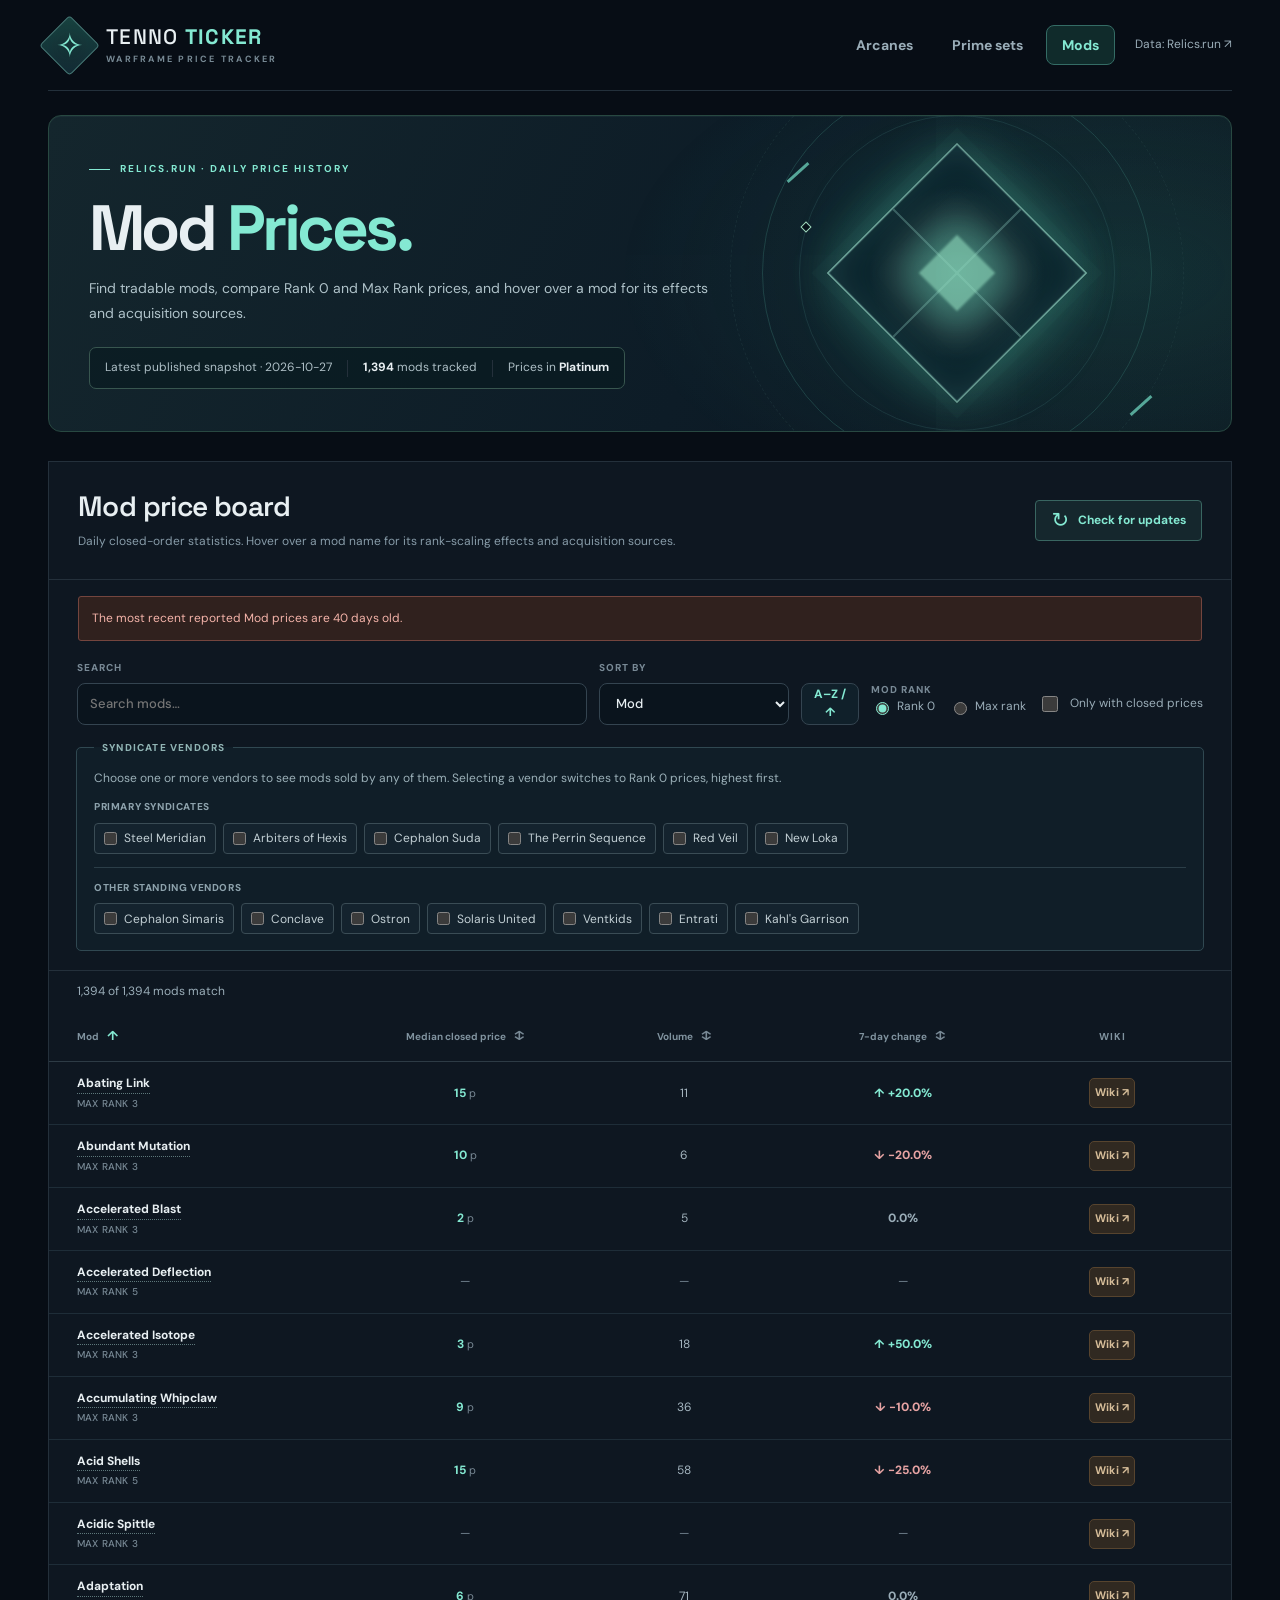
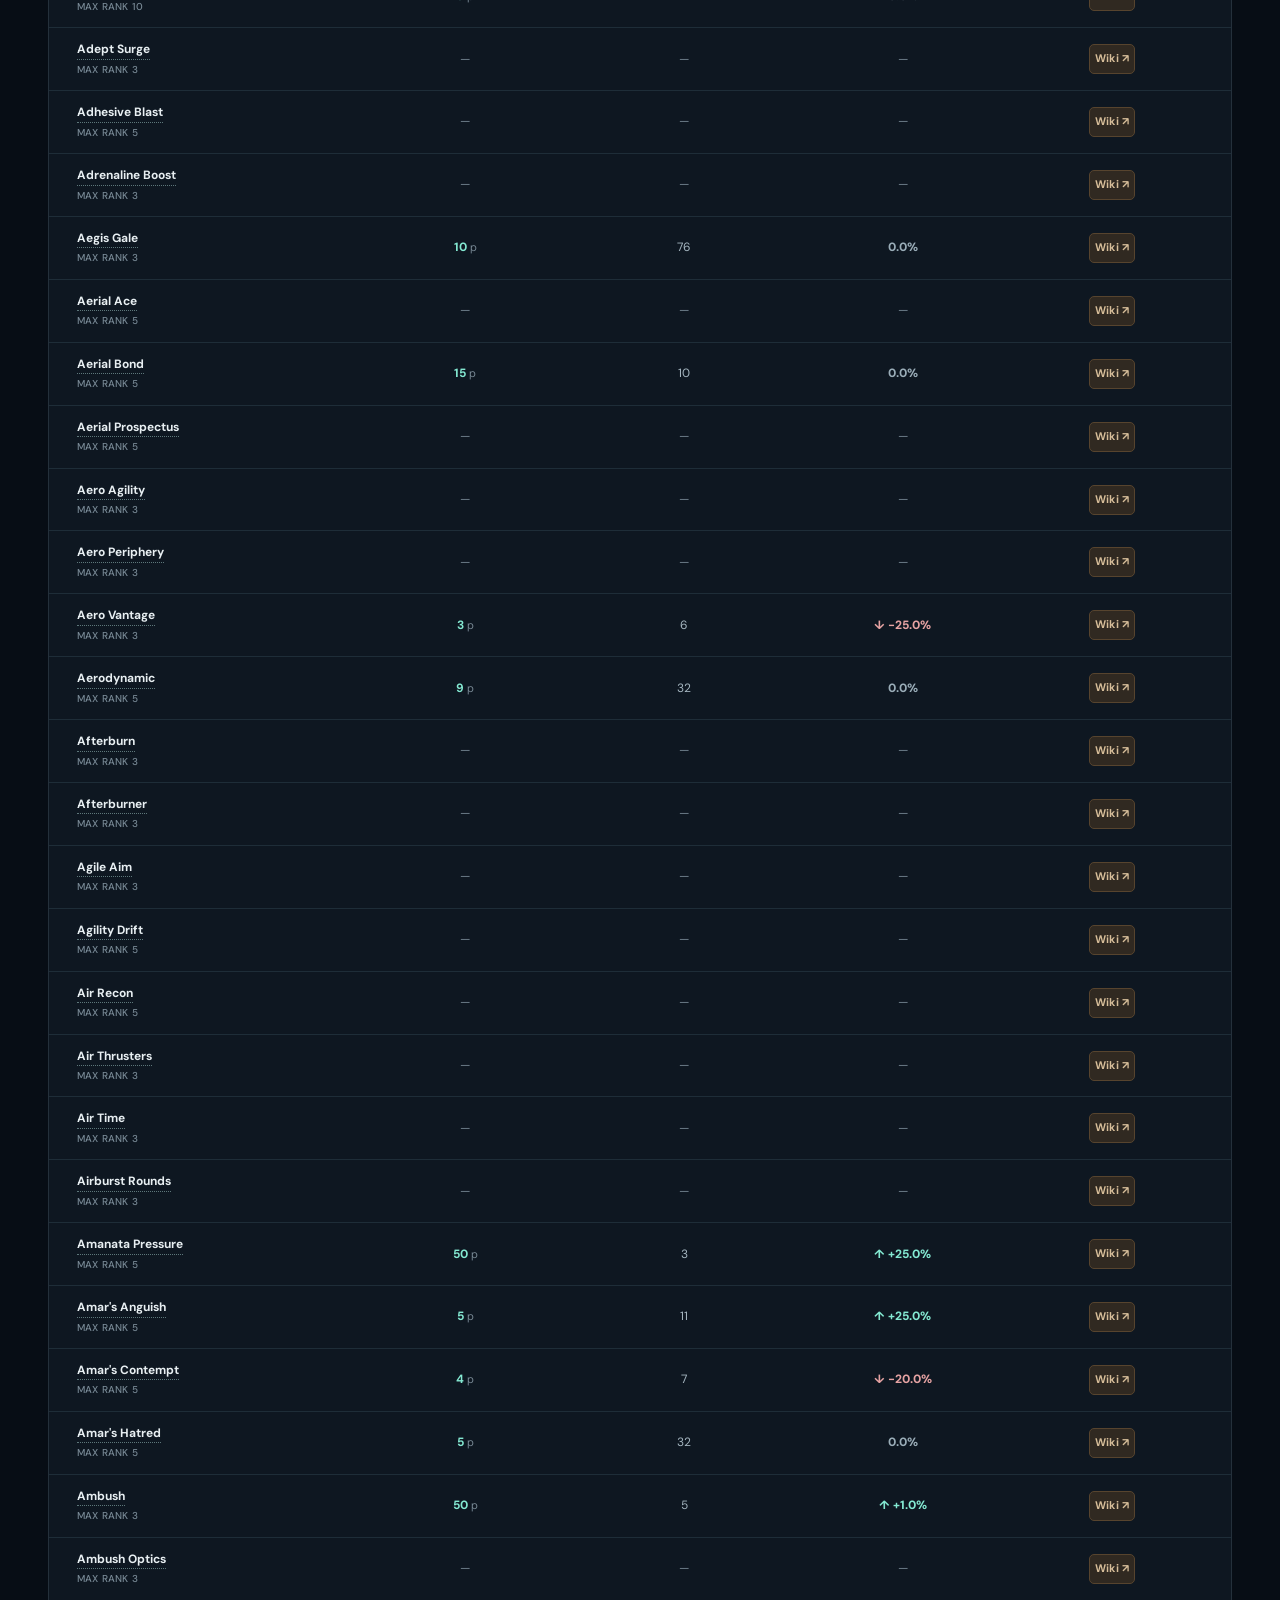
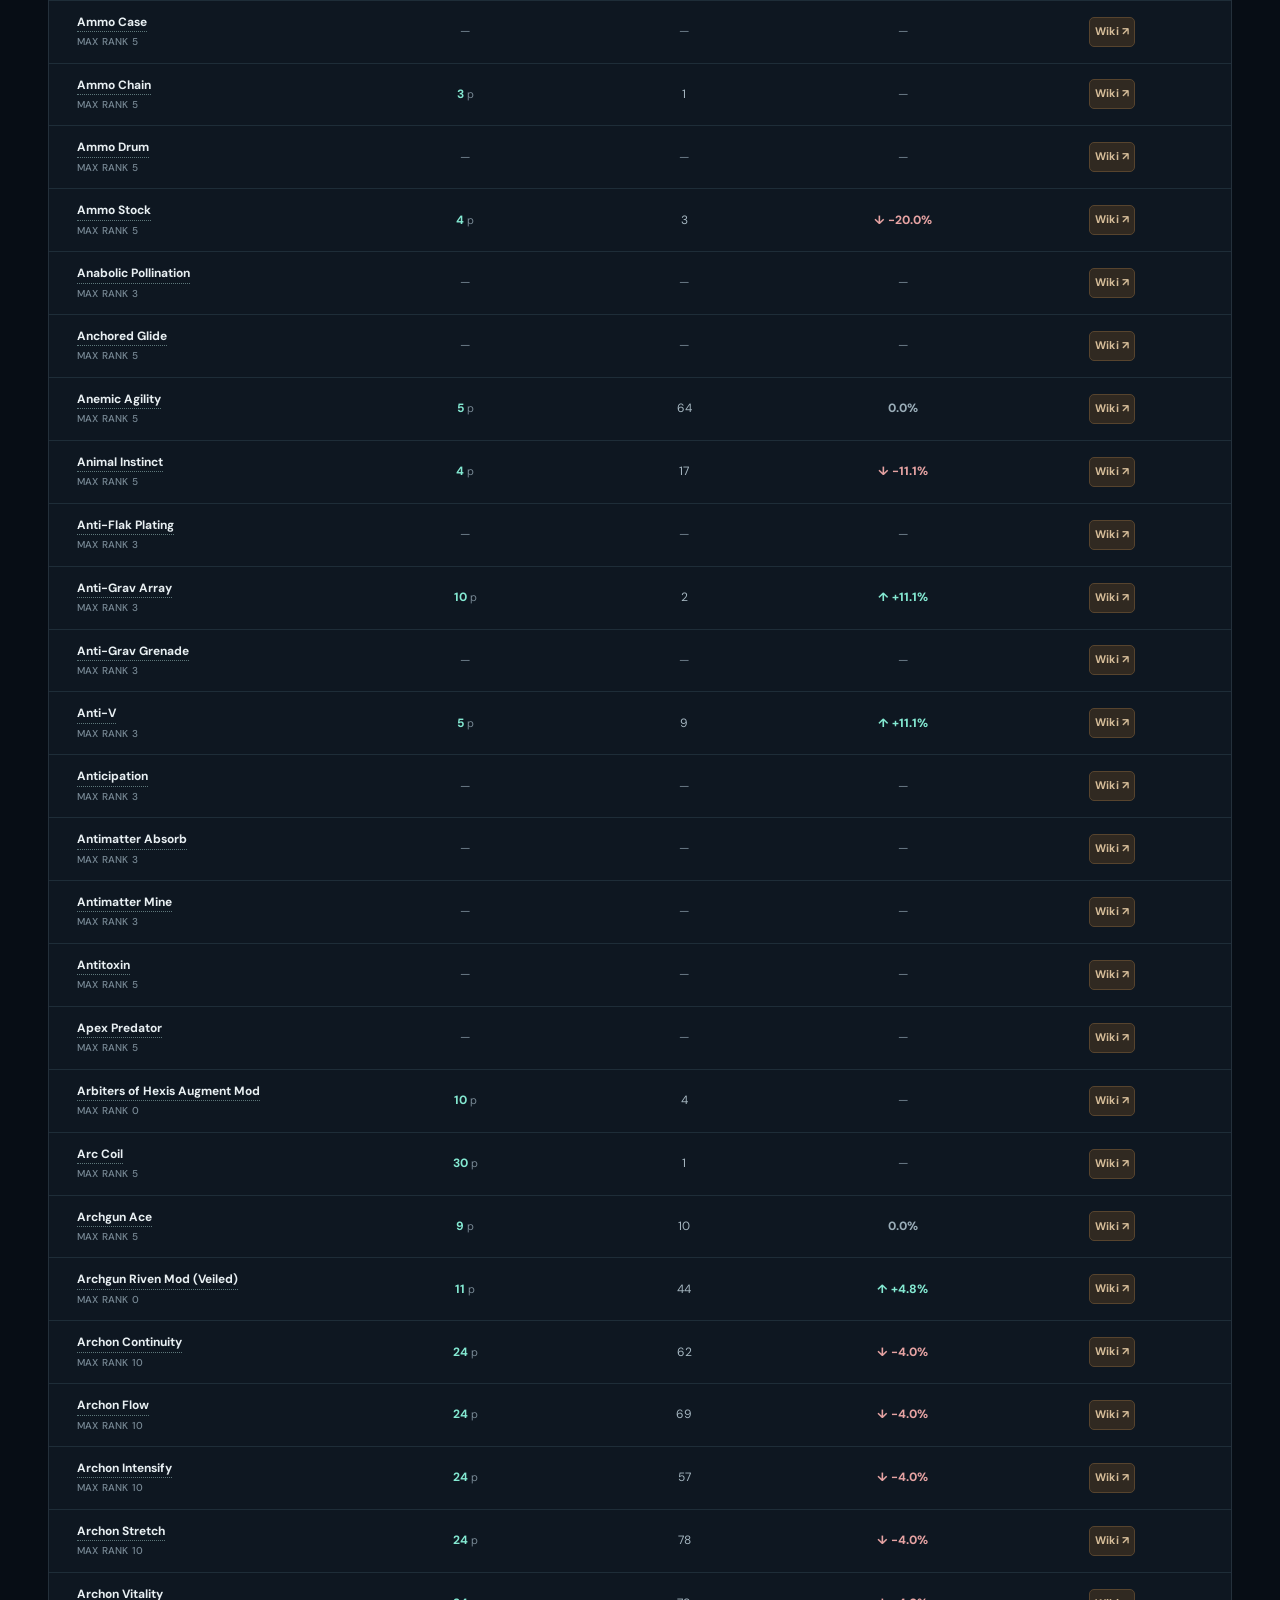
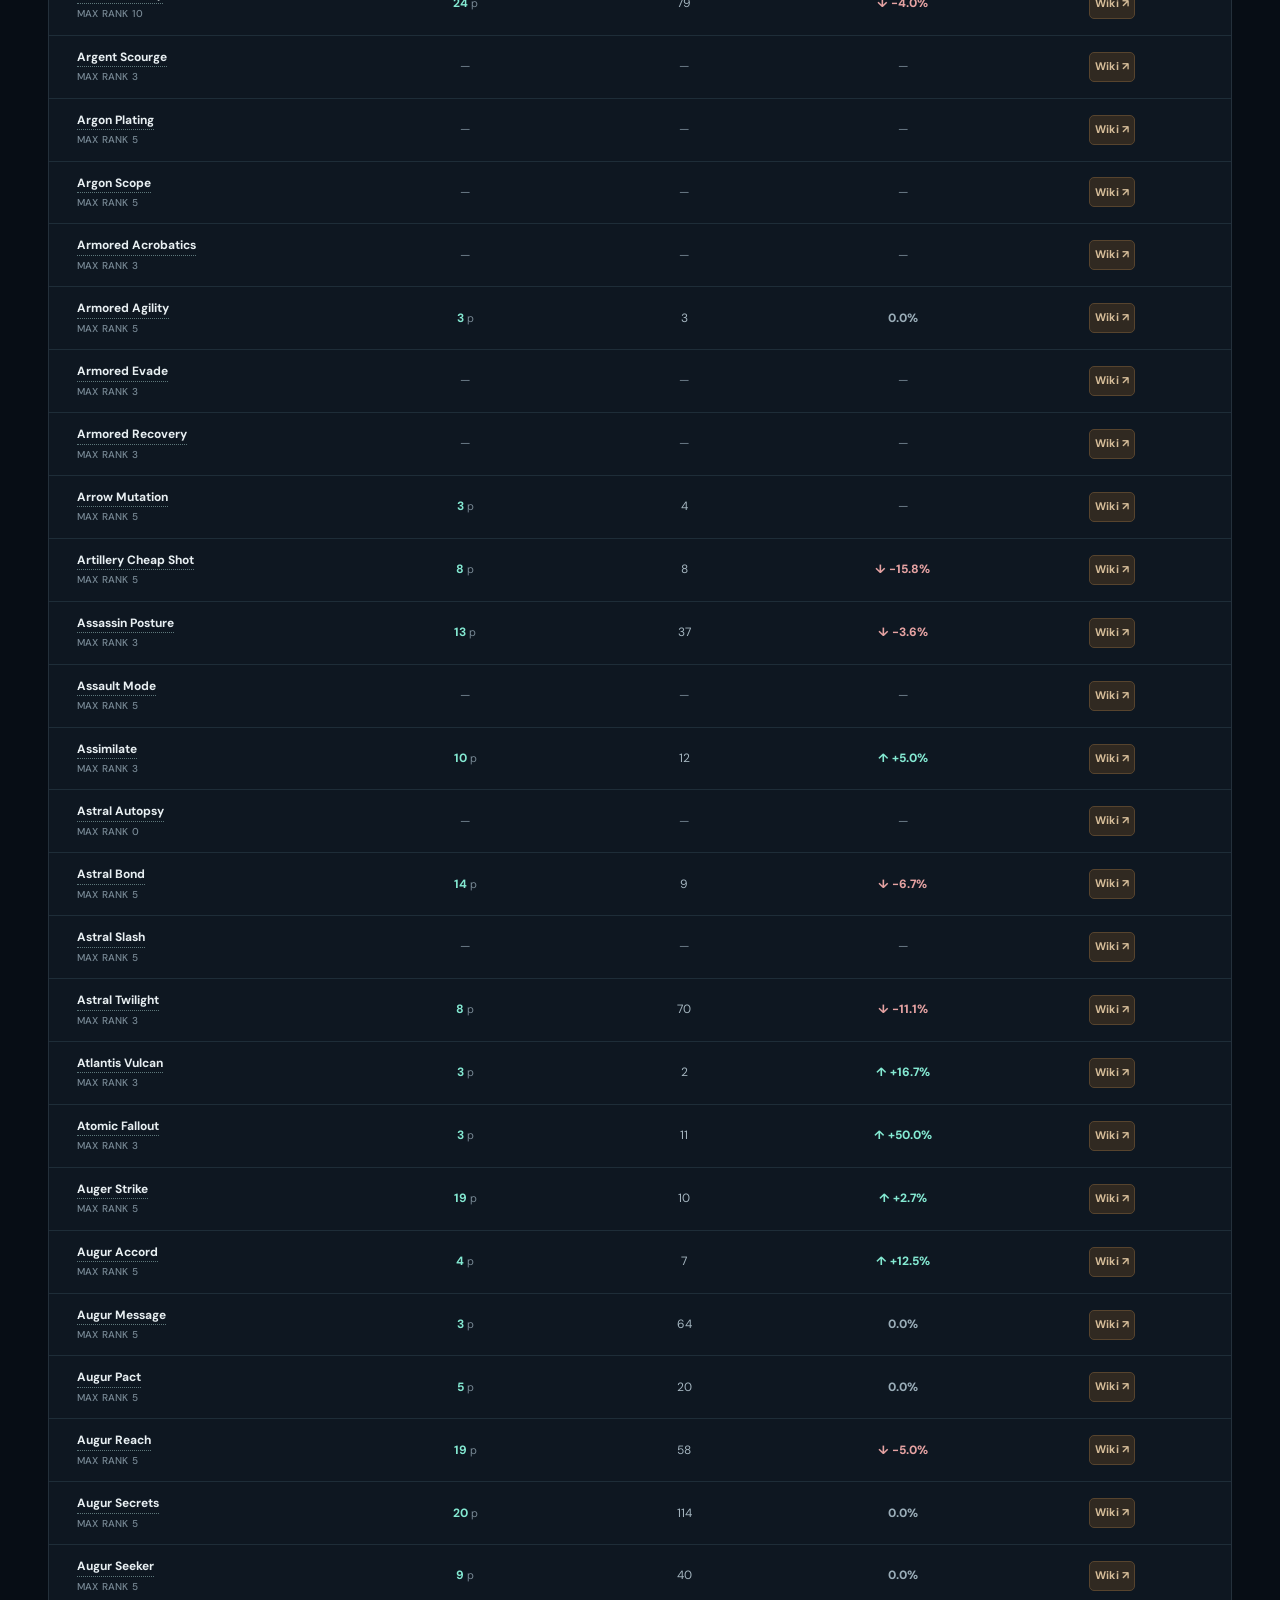
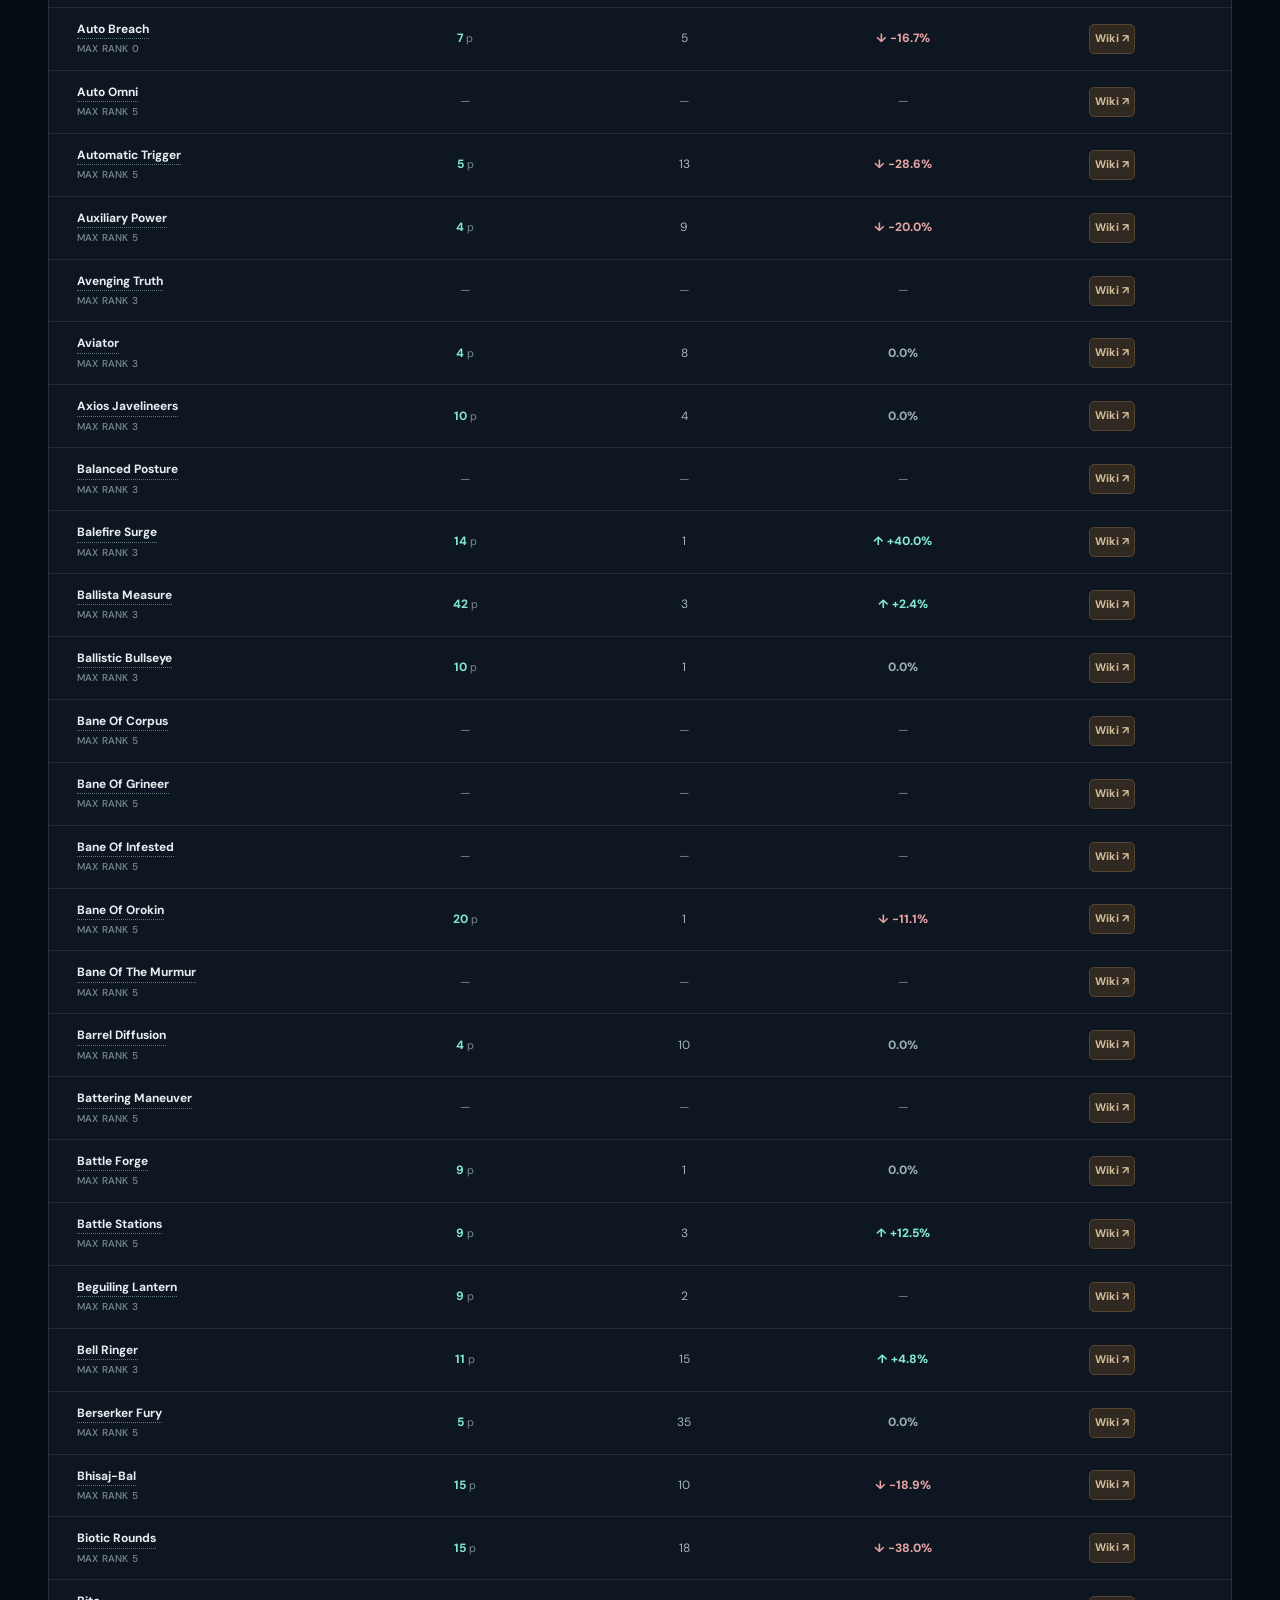
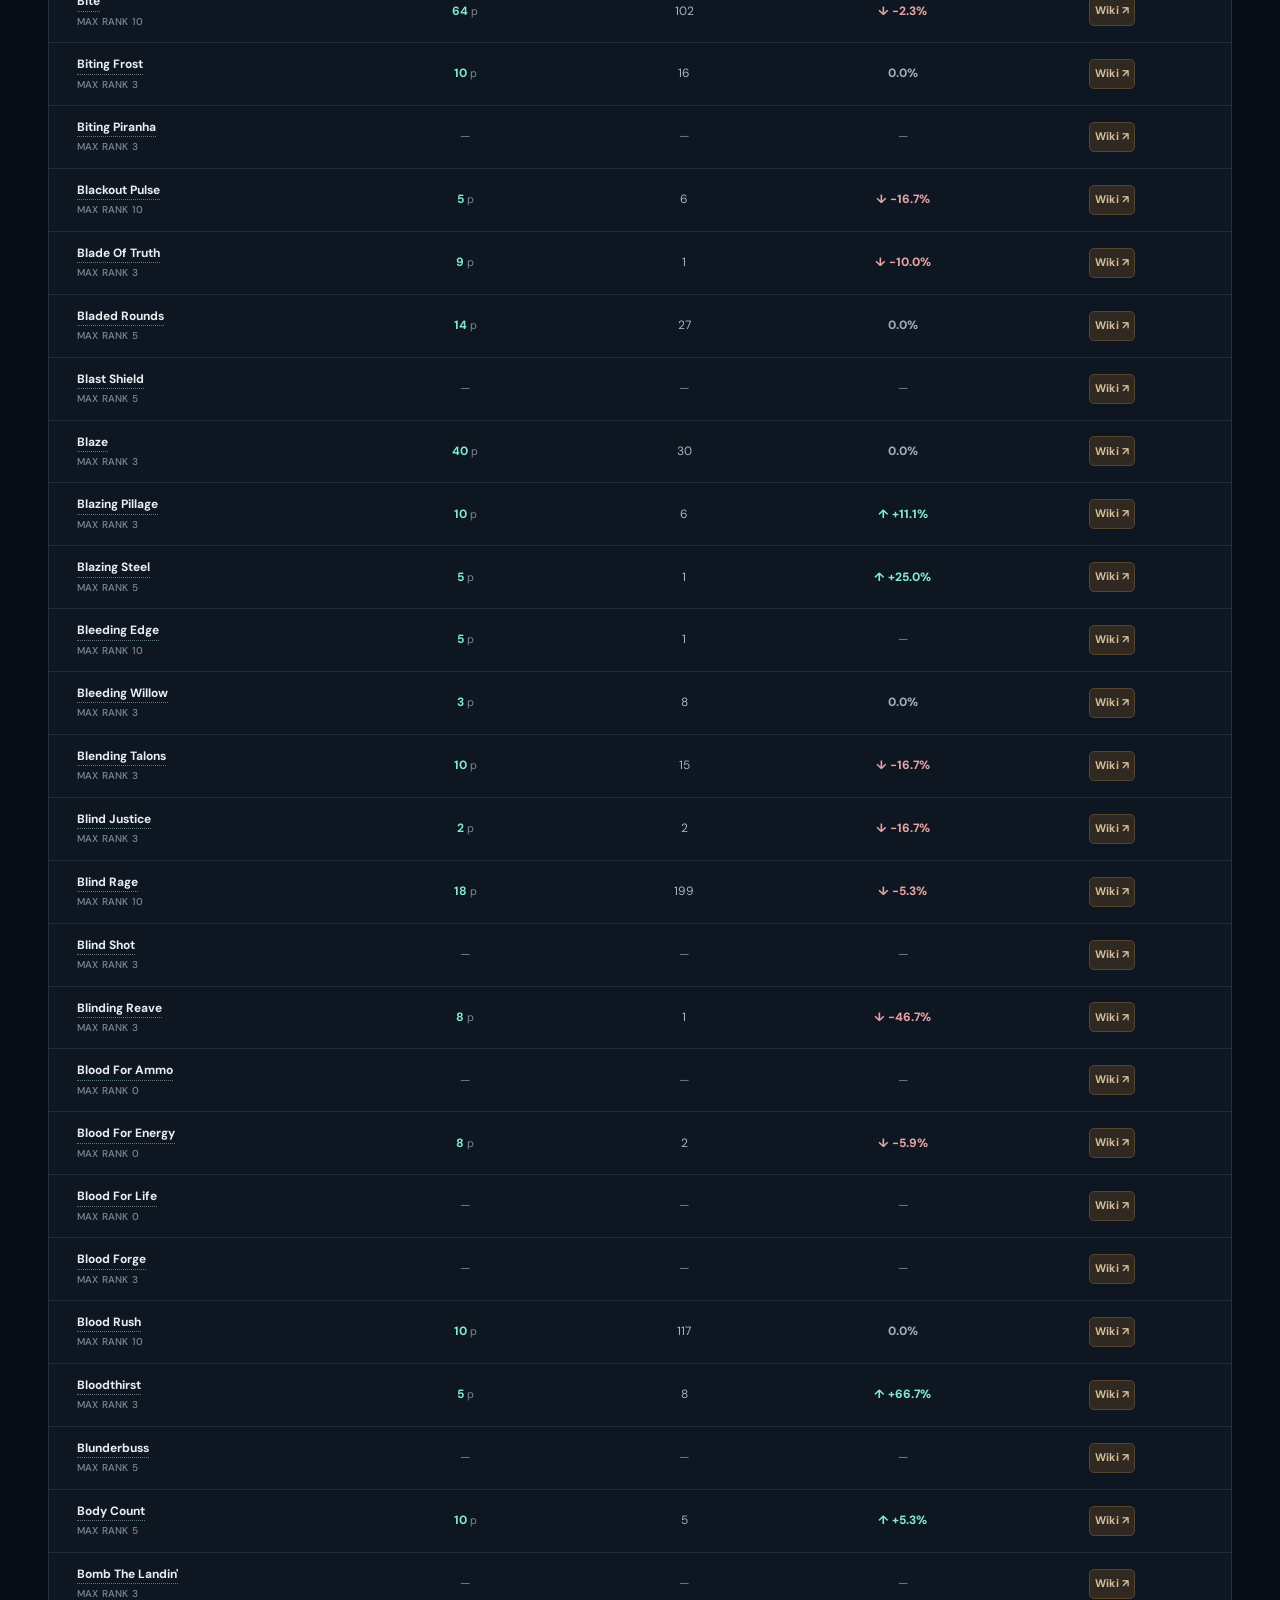
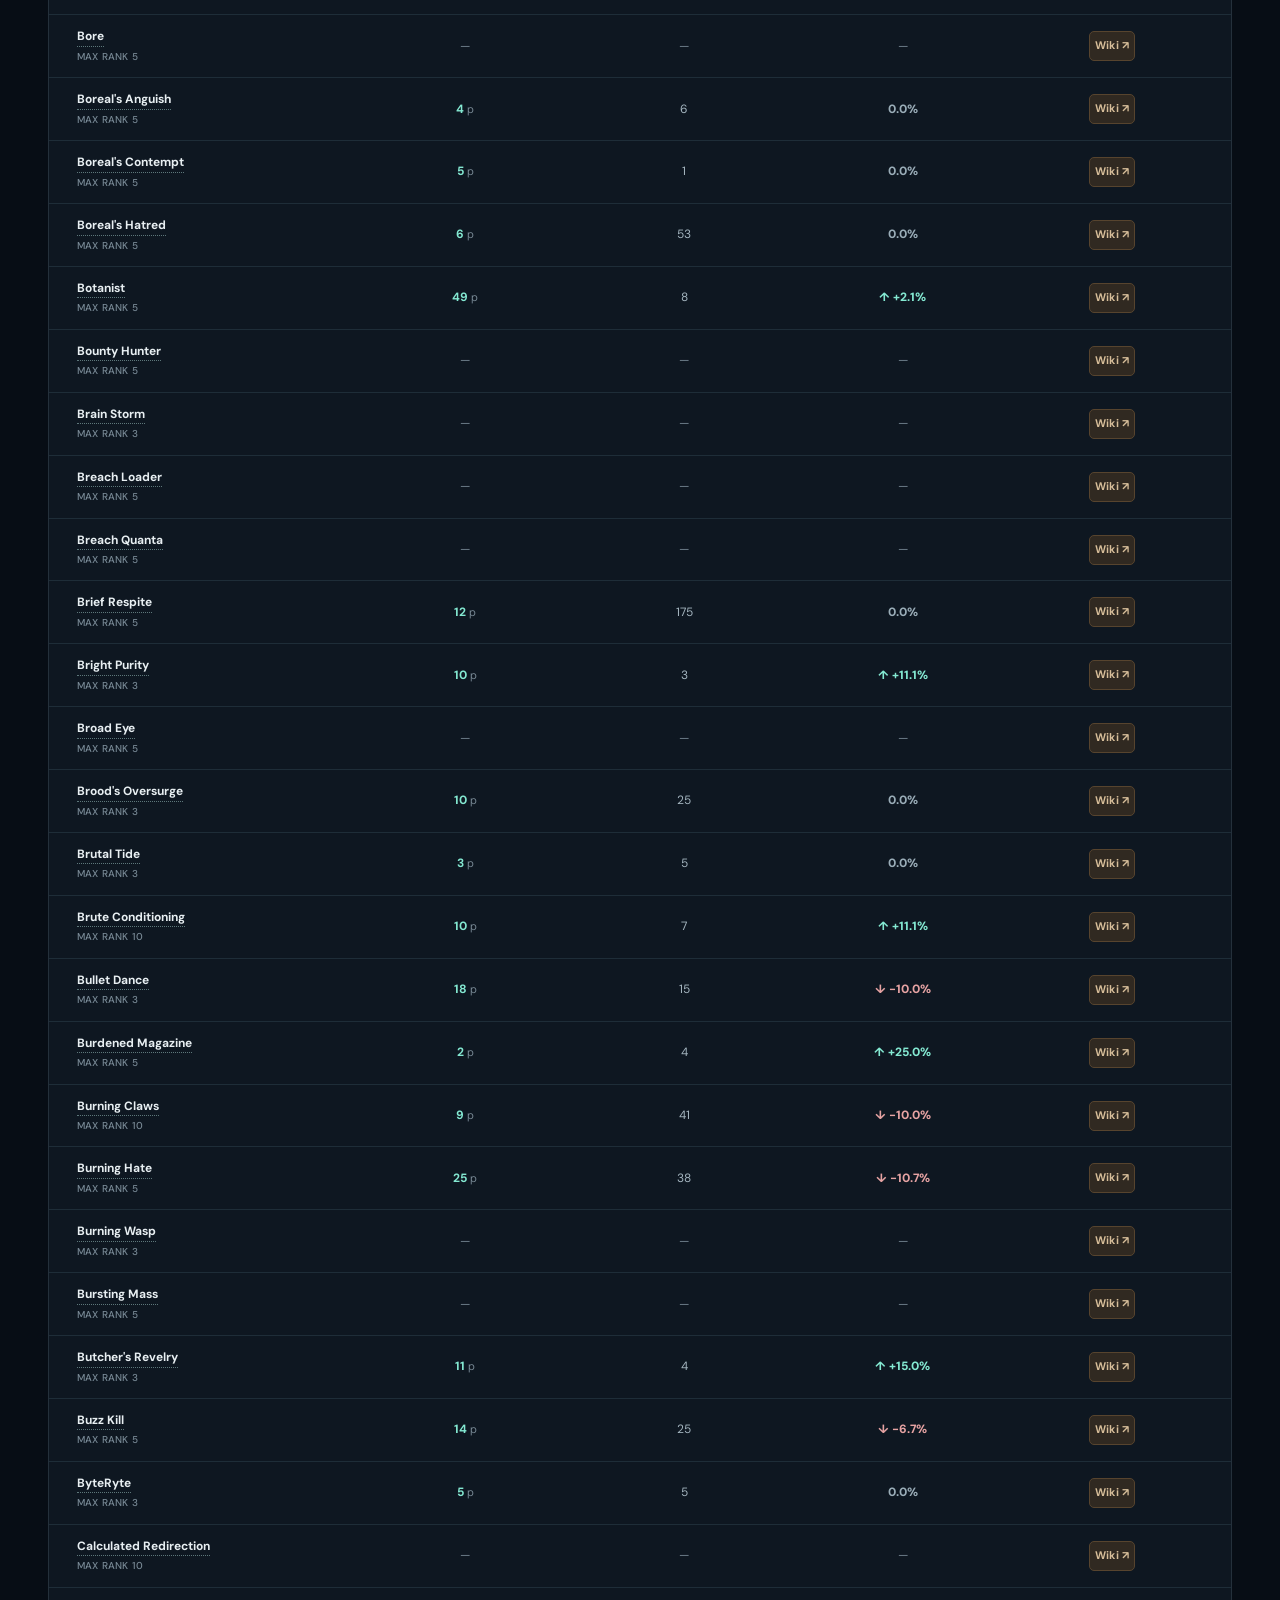
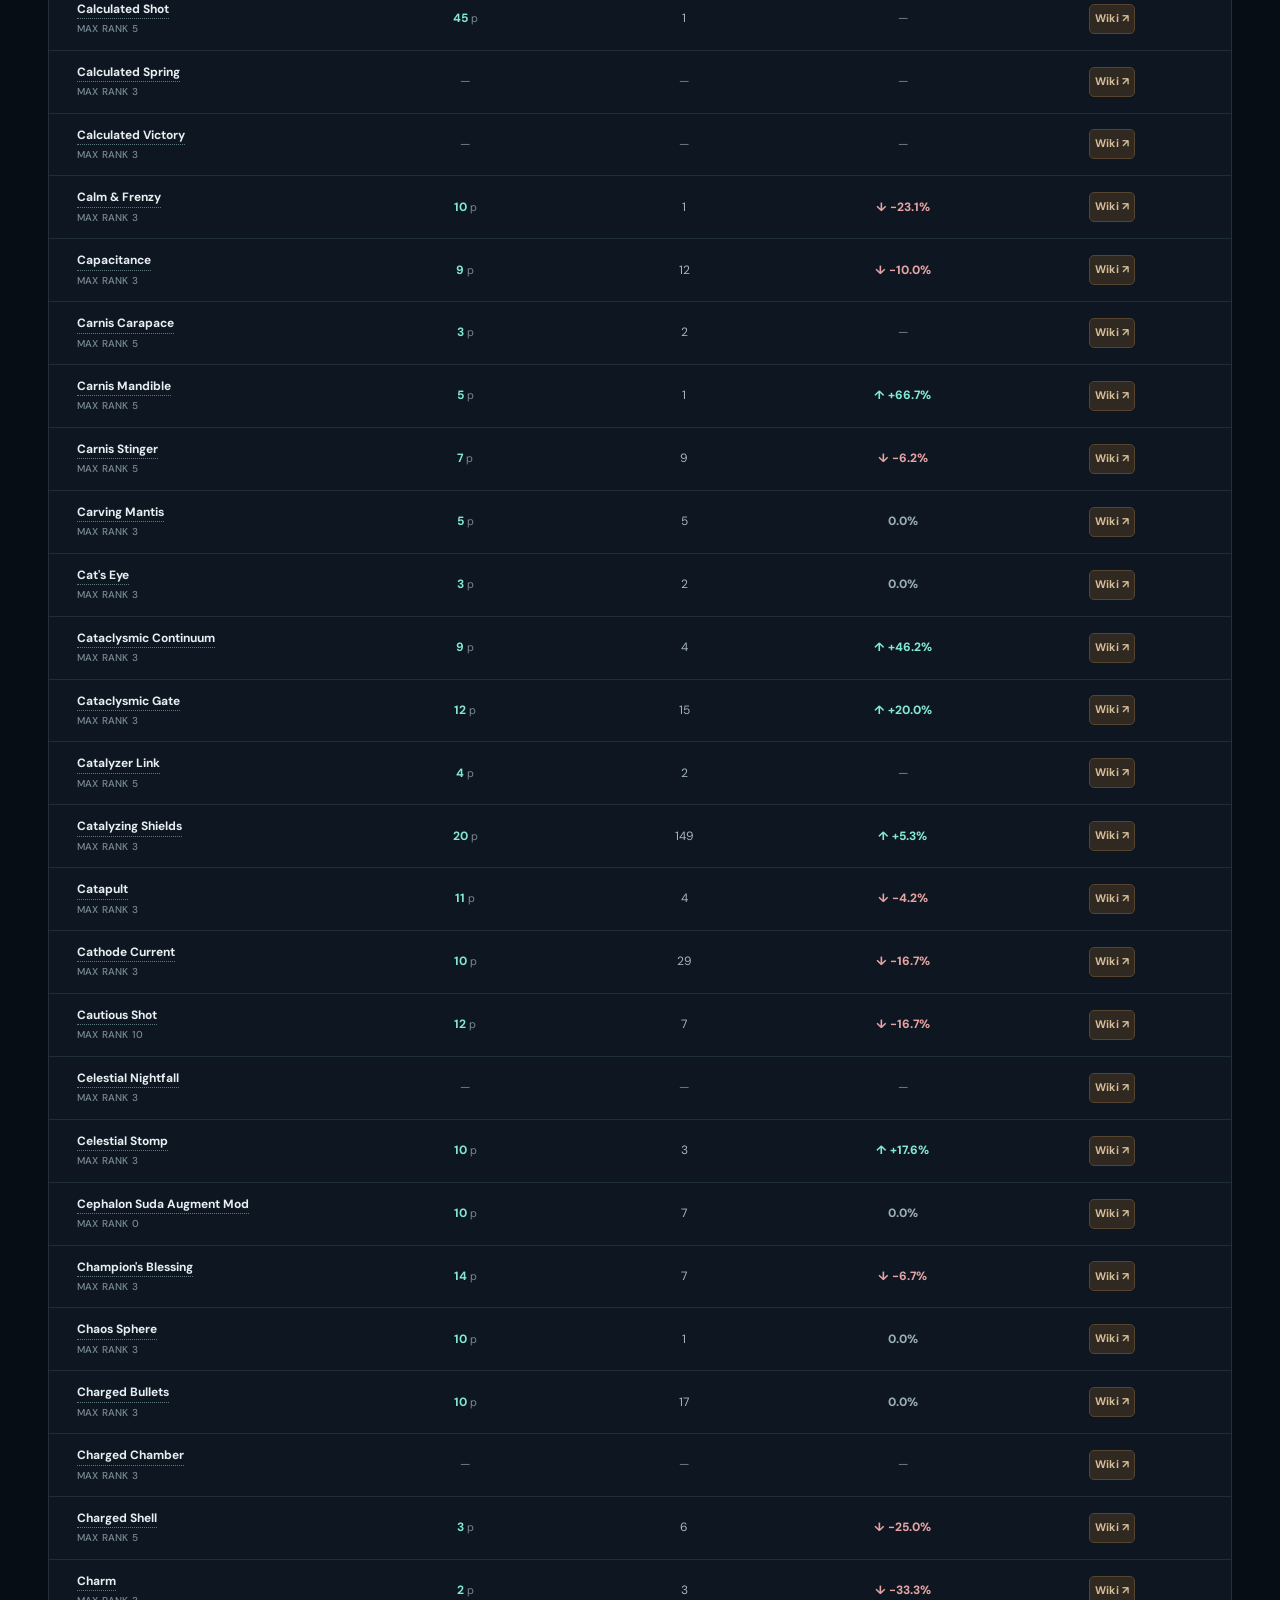
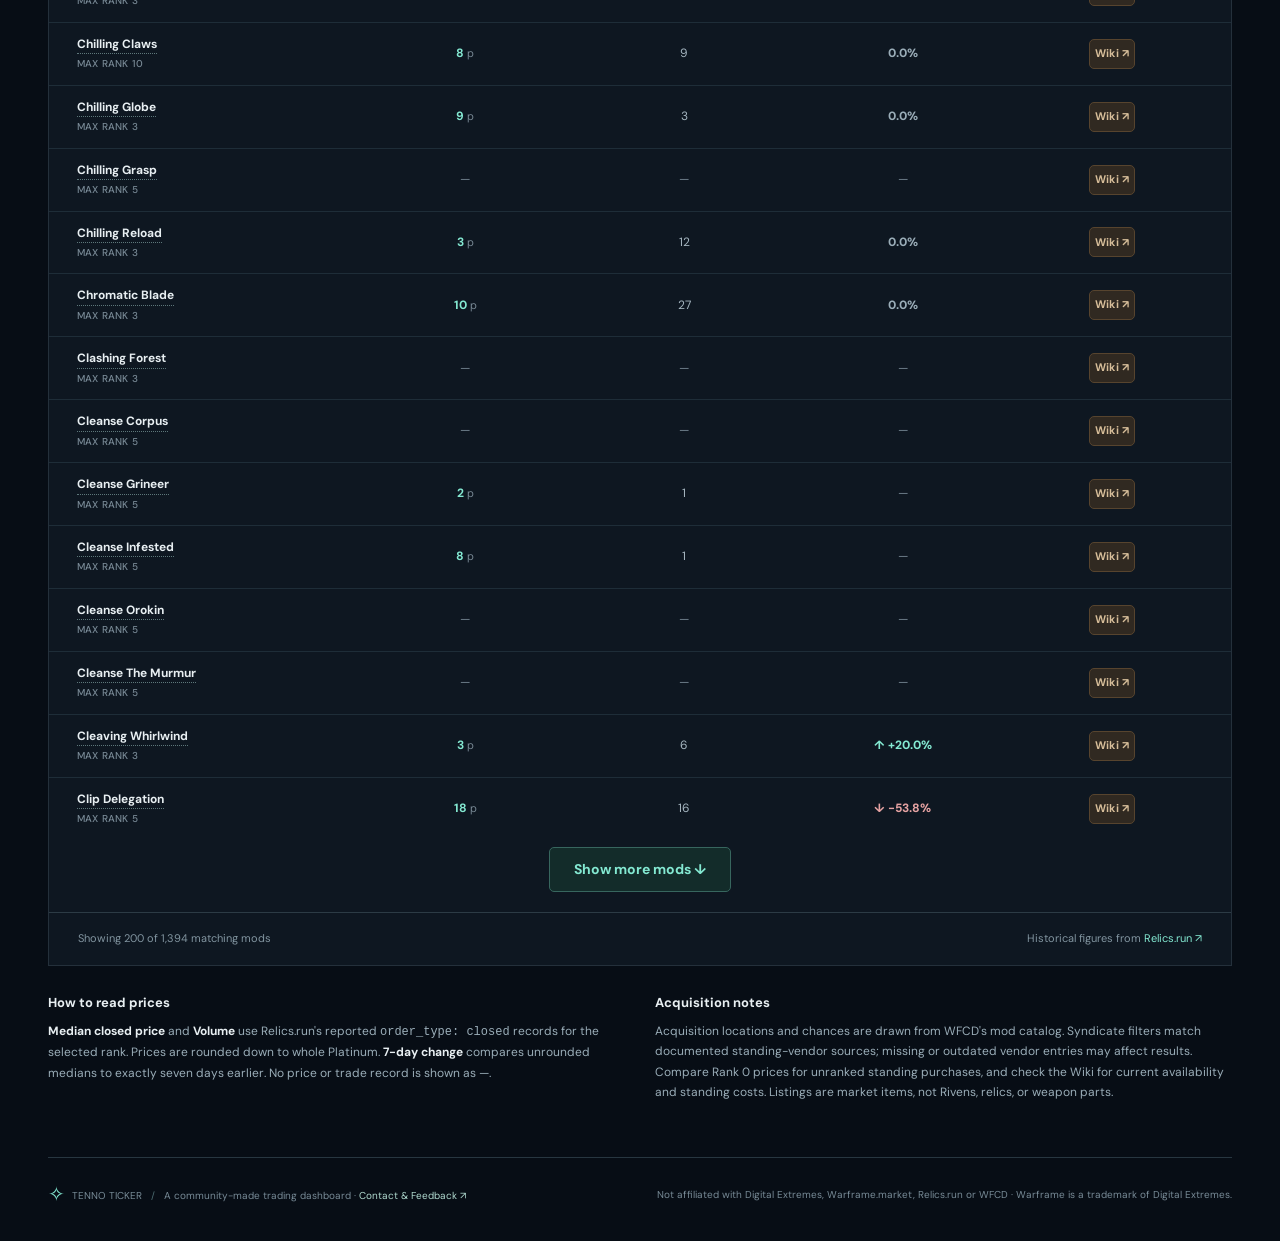
==== commit 6d9ef486: "-Added syndicate filtering to mods page" ====
--- a/site/mods.html
+++ b/site/mods.html
@@ -11,12 +11,12 @@
   <link href="https://fonts.googleapis.com/css2?family=DM+Sans:wght@400;500;600;700&family=Space+Grotesk:wght@400;500;600;700&display=swap" rel="stylesheet">
   <link rel="stylesheet" href="./styles.css?v=tooltip-no-scroll-2">
   <link rel="stylesheet" href="./prime-sets.css?v=tooltip-no-scroll-2">
-  <link rel="stylesheet" href="./mods.css?v=tooltip-no-scroll-2">
+  <link rel="stylesheet" href="./mods.css?v=syndicate-vendors-1">
   <link rel="icon" type="image/png" href="./favicon.png">
   <script async src="https://www.googletagmanager.com/gtag/js?id=G-MQFQ6QBJ6M"></script>
   <script>window.dataLayer=window.dataLayer||[];function gtag(){dataLayer.push(arguments)}gtag('js',new Date());gtag('config','G-MQFQ6QBJ6M');</script>
   <script type="module" src="https://static.cloudflareinsights.com/beacon.min.js" data-cf-beacon='{"token":"58da4a2061cf43a3b5ef30803b7ceabc"}'></script>
-  <script src="./mods.js?v=tooltip-no-scroll-2" defer></script>
+  <script src="./mods.js?v=syndicate-vendors-1" defer></script>
 </head>
 <body>
   <div class="app-shell">
@@ -69,6 +69,36 @@
           </fieldset>
           <label class="prime-priced-filter"><input id="mod-priced" type="checkbox"> Only with closed prices</label>
         </div>
+        <fieldset id="mod-syndicates" class="mod-syndicate-filter" aria-describedby="mod-syndicate-help">
+          <legend>SYNDICATE VENDORS</legend>
+          <div class="mod-syndicate-head">
+            <p id="mod-syndicate-help">Choose one or more vendors to see mods sold by any of them. Selecting a vendor switches to Rank 0 prices, highest first.</p>
+            <button id="mod-syndicate-clear" class="mod-syndicate-clear" type="button" hidden>Clear selection</button>
+          </div>
+          <div class="mod-syndicate-group" role="group" aria-labelledby="mod-primary-label">
+            <h3 id="mod-primary-label">Primary syndicates</h3>
+            <div class="mod-syndicate-list">
+              <label><input type="checkbox" name="mod-syndicate" value="Steel Meridian">Steel Meridian</label>
+              <label><input type="checkbox" name="mod-syndicate" value="Arbiters of Hexis">Arbiters of Hexis</label>
+              <label><input type="checkbox" name="mod-syndicate" value="Cephalon Suda">Cephalon Suda</label>
+              <label><input type="checkbox" name="mod-syndicate" value="The Perrin Sequence">The Perrin Sequence</label>
+              <label><input type="checkbox" name="mod-syndicate" value="Red Veil">Red Veil</label>
+              <label><input type="checkbox" name="mod-syndicate" value="New Loka">New Loka</label>
+            </div>
+          </div>
+          <div class="mod-syndicate-group" role="group" aria-labelledby="mod-other-label">
+            <h3 id="mod-other-label">Other standing vendors</h3>
+            <div class="mod-syndicate-list">
+              <label><input type="checkbox" name="mod-syndicate" value="Cephalon Simaris">Cephalon Simaris</label>
+              <label><input type="checkbox" name="mod-syndicate" value="Conclave">Conclave</label>
+              <label><input type="checkbox" name="mod-syndicate" value="Ostron">Ostron</label>
+              <label><input type="checkbox" name="mod-syndicate" value="Solaris United">Solaris United</label>
+              <label><input type="checkbox" name="mod-syndicate" value="Ventkids">Ventkids</label>
+              <label><input type="checkbox" name="mod-syndicate" value="Entrati">Entrati</label>
+              <label><input type="checkbox" name="mod-syndicate" value="Kahl's Garrison">Kahl's Garrison</label>
+            </div>
+          </div>
+        </fieldset>
         <div class="prime-table-meta"><span id="mod-count">Loading…</span></div>
         <div class="table-scroll-hint" role="note">↔ Scroll sideways on smaller screens to see all columns.</div>
         <div class="table-scroller">
@@ -88,7 +118,7 @@
       </section>
       <section class="prime-explanation" aria-label="Mod price definitions">
         <div><strong>How to read prices</strong><p><b>Median closed price</b> and <b>Volume</b> use Relics.run's reported <code>order_type: closed</code> records for the selected rank. Prices are rounded down to whole Platinum. <b>7-day change</b> compares unrounded medians to exactly seven days earlier. No price or trade record is shown as —.</p></div>
-        <div><strong>Acquisition notes</strong><p>Acquisition locations and chances are drawn from <a href="https://github.com/WFCD/warframe-items" target="_blank" rel="noopener noreferrer">WFCD's mod catalog</a>. Some Mods, such as those sold by rotating vendors or earned through special activities, have no documented drop record in that catalog; their tooltips link to the Wiki. Listings are market items, not Rivens, relics, or weapon parts.</p></div>
+        <div><strong>Acquisition notes</strong><p>Acquisition locations and chances are drawn from <a href="https://github.com/WFCD/warframe-items" target="_blank" rel="noopener noreferrer">WFCD's mod catalog</a>. Syndicate filters match documented standing-vendor sources; missing or outdated vendor entries may affect results. Compare Rank 0 prices for unranked standing purchases, and check the Wiki for current availability and standing costs. Listings are market items, not Rivens, relics, or weapon parts.</p></div>
       </section>
     </main>
 <footer><span><span class="footer-mark">✧</span> TENNO TICKER <span class="footer-sep">/</span> A community-made trading dashboard · <a href="https://github.com/Saerdev/Tenno-Ticker/discussions" target="_blank" rel="noopener noreferrer" aria-label="Contact and feedback via public GitHub Discussions">Contact &amp; Feedback ↗</a></span><span>Not affiliated with Digital Extremes, Warframe.market, Relics.run or WFCD · Warframe is a trademark of Digital Extremes.</span></footer>
--- a/site/mods.css
+++ b/site/mods.css
@@ -2,6 +2,22 @@
 .rank-pick legend{padding:0;color:var(--subtle);font-size:10px;font-weight:800;letter-spacing:.1em}
 .rank-pick label{display:flex;align-items:center;gap:5px;font-size:12px;cursor:pointer}
 .rank-pick input{accent-color:var(--teal)}
+.mod-syndicate-filter{margin:0 27px 19px;padding:14px 17px 16px;min-width:0;border:1px solid #304851;border-radius:5px;background:#101e28}
+.mod-syndicate-filter legend{padding:0 8px;color:#91b4b4;font-size:10px;font-weight:800;letter-spacing:.12em}
+.mod-syndicate-head{display:flex;justify-content:space-between;align-items:center;gap:14px;margin-bottom:13px}
+.mod-syndicate-head p{margin:0;color:#9bb0b8;font-size:12px;line-height:1.5}
+.mod-syndicate-clear{flex-shrink:0;padding:5px 8px;color:var(--teal);font-size:11px;font-weight:700;background:transparent;border:0;cursor:pointer}
+.mod-syndicate-clear:hover{text-decoration:underline}
+.mod-syndicate-clear:focus-visible{outline:2px solid var(--teal);outline-offset:2px}
+.mod-syndicate-clear[hidden]{display:none}
+.mod-syndicate-group + .mod-syndicate-group{margin-top:13px;padding-top:13px;border-top:1px solid #2b3e48}
+.mod-syndicate-group h3{margin:0 0 8px;color:#8da2ac;font-size:10px;font-weight:800;letter-spacing:.06em;text-transform:uppercase}
+.mod-syndicate-list{display:flex;flex-wrap:wrap;gap:7px}
+.mod-syndicate-list label{display:inline-flex;align-items:center;gap:7px;min-height:31px;padding:5px 9px;border:1px solid #3a4c55;border-radius:4px;color:#c3d0d5;background:#14232e;font-size:12px;line-height:1.35;cursor:pointer}
+.mod-syndicate-list label:hover{border-color:#619e95}
+.mod-syndicate-list label:has(input:checked){border-color:#61aa9e;color:#d5f9ed;background:#1a3b3d}
+.mod-syndicate-list label:focus-within{outline:2px solid var(--teal);outline-offset:2px}
+.mod-syndicate-list input{margin:0;accent-color:var(--teal);cursor:pointer}
 .price-table.mod-table{min-width:850px}
 .price-table.mod-table th,.price-table.mod-table td{width:20%}
 .price-table.mod-table td:first-child{font-weight:700}
@@ -22,3 +38,4 @@
 .mod-effect-variant .mod-effect-text{margin-top:3px}
 @media(max-width:900px){.mod-panel .table-scroll-hint{display:block}}
 @media(max-width:660px){.mod-panel .prime-table-meta{gap:4px}.mod-panel .rank-pick{width:100%}}
+@media(max-width:660px){.mod-syndicate-filter{margin:0 14px 15px;padding:12px}.mod-syndicate-head{align-items:flex-start}.mod-syndicate-head p{font-size:11px}.mod-syndicate-list{gap:6px}.mod-syndicate-list label{font-size:11px}}
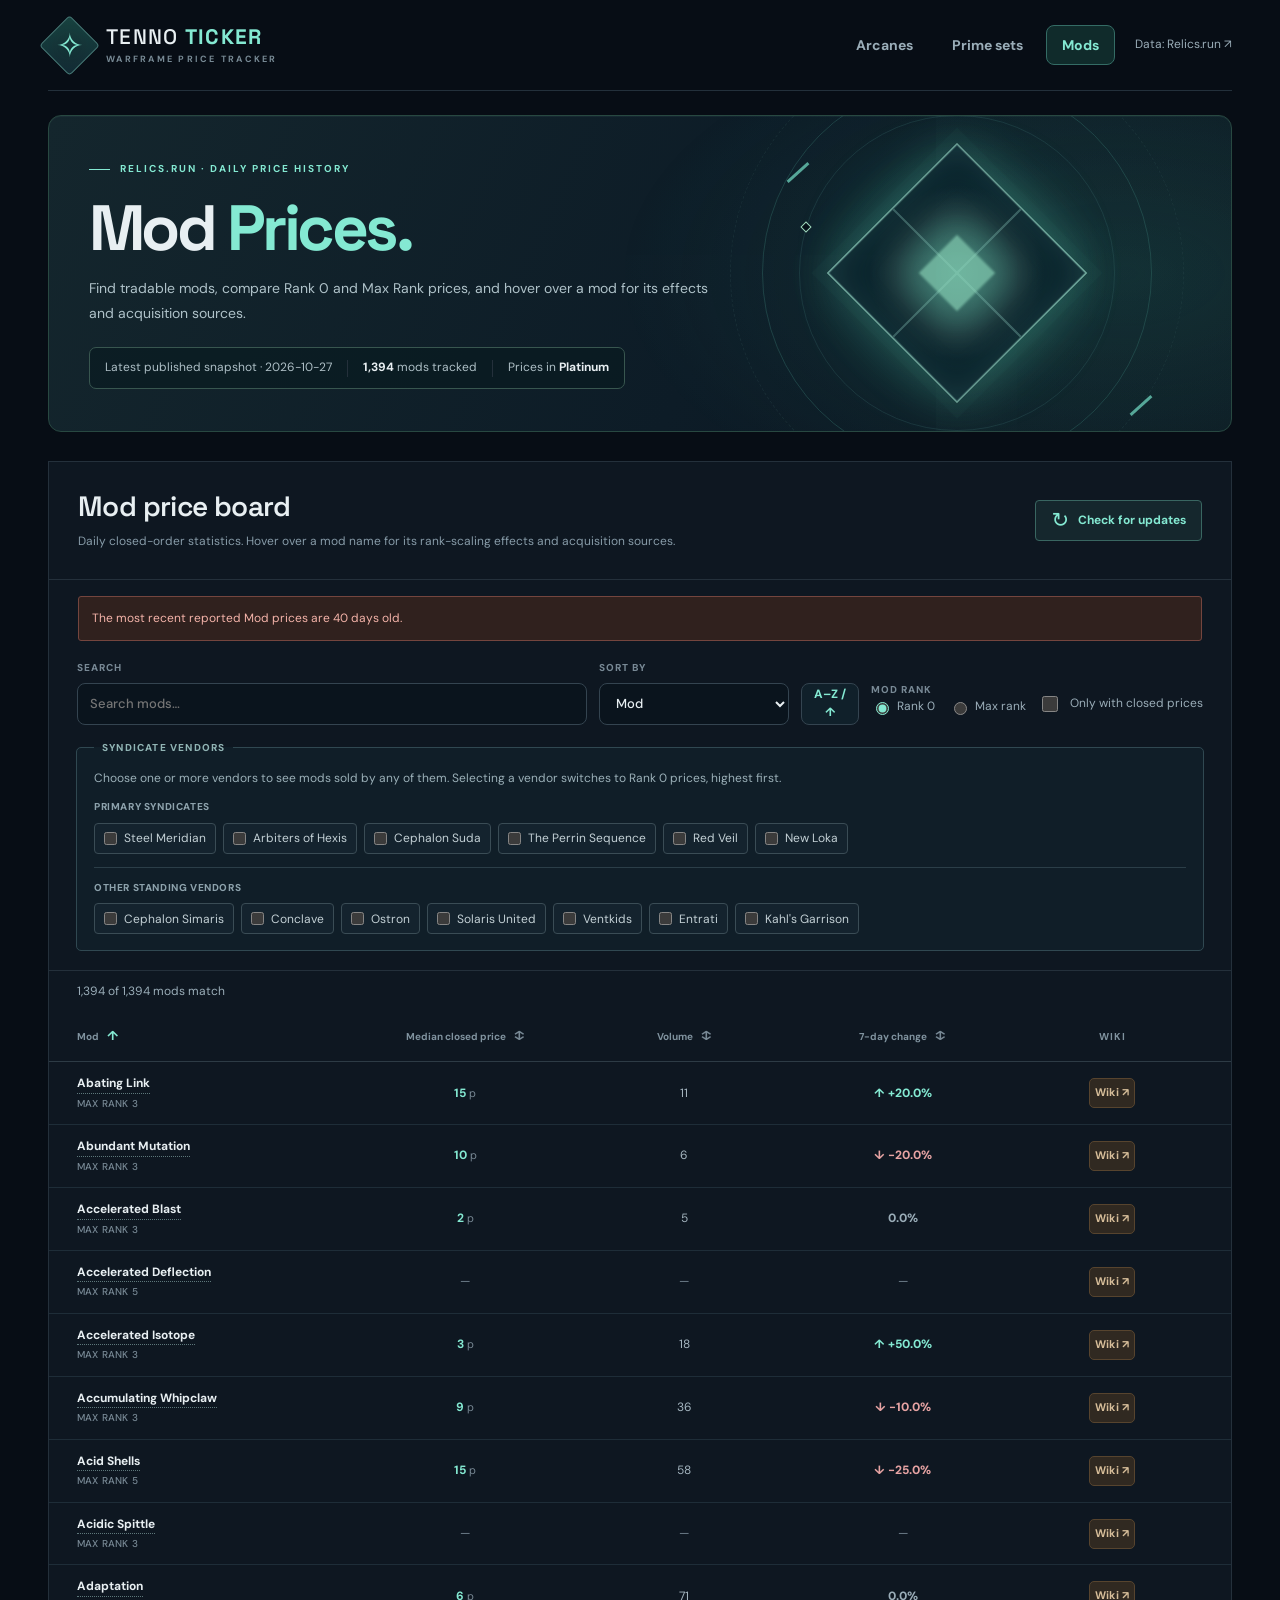
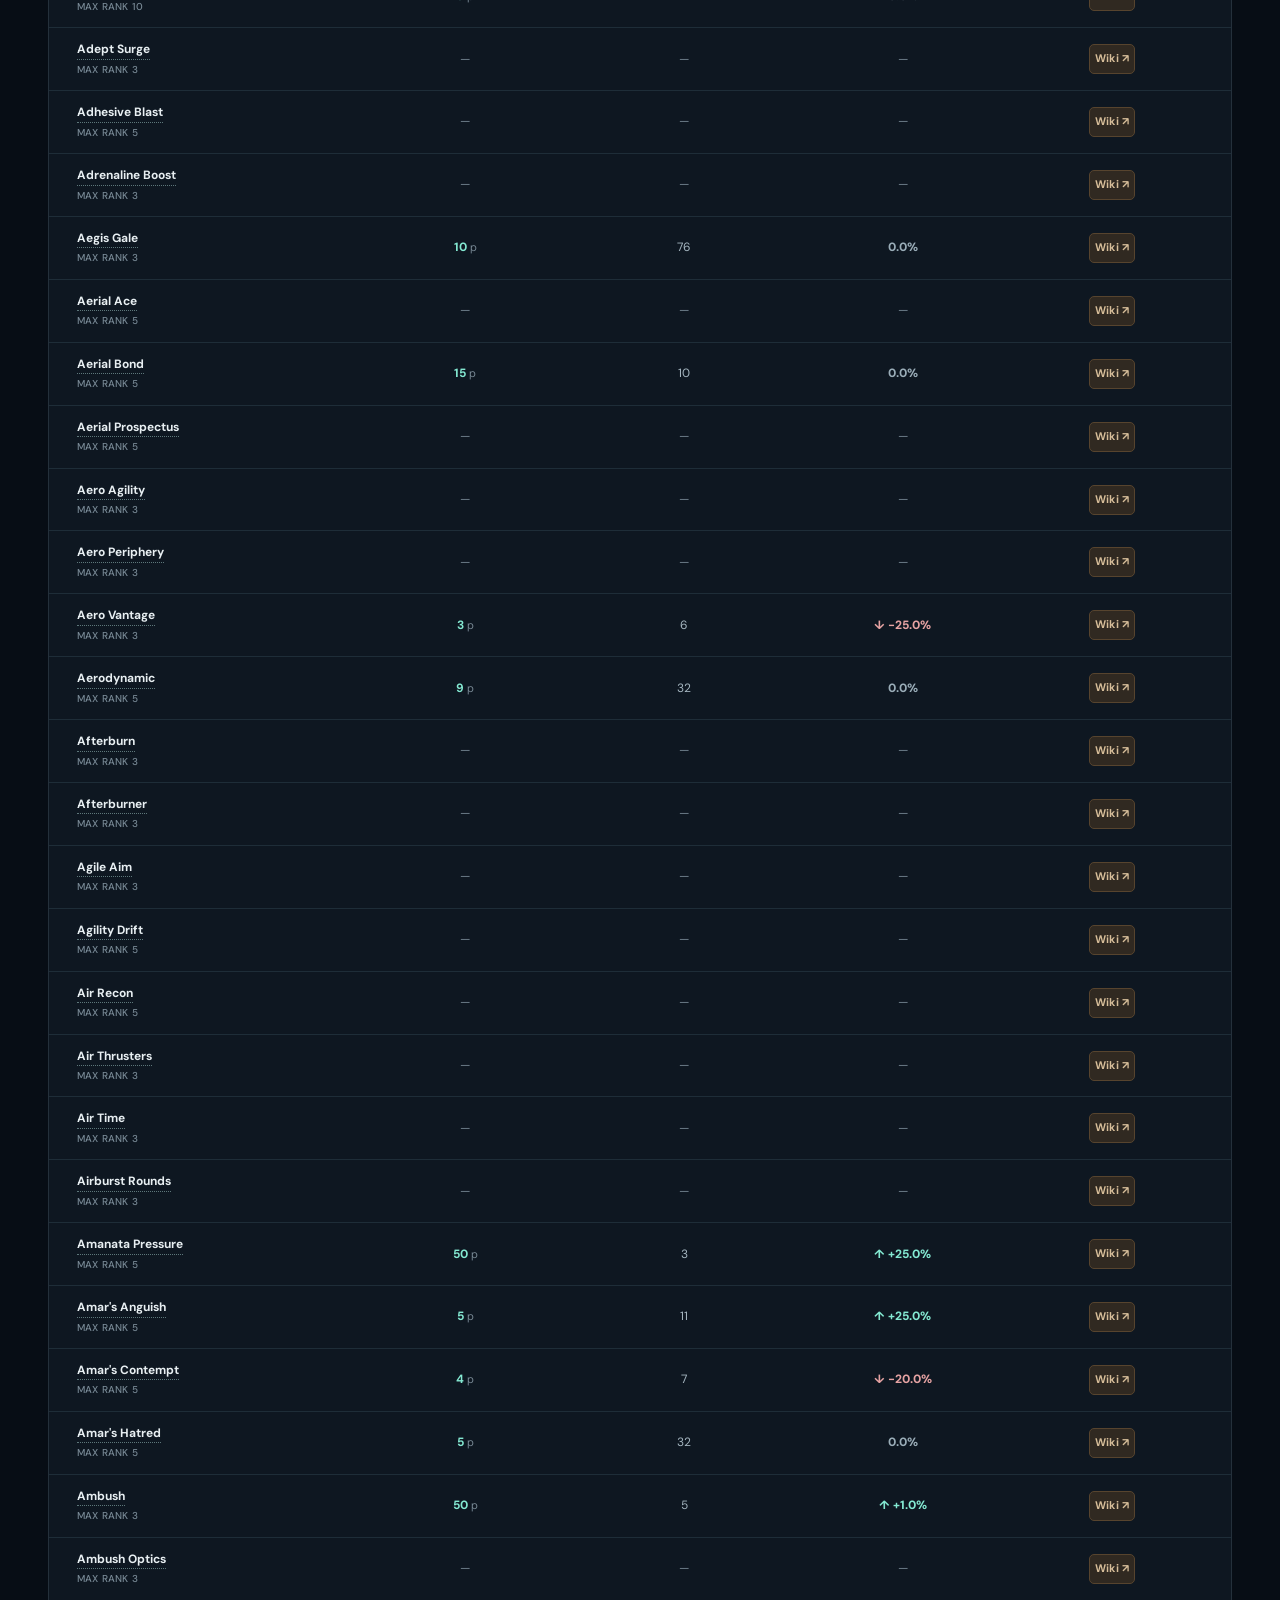
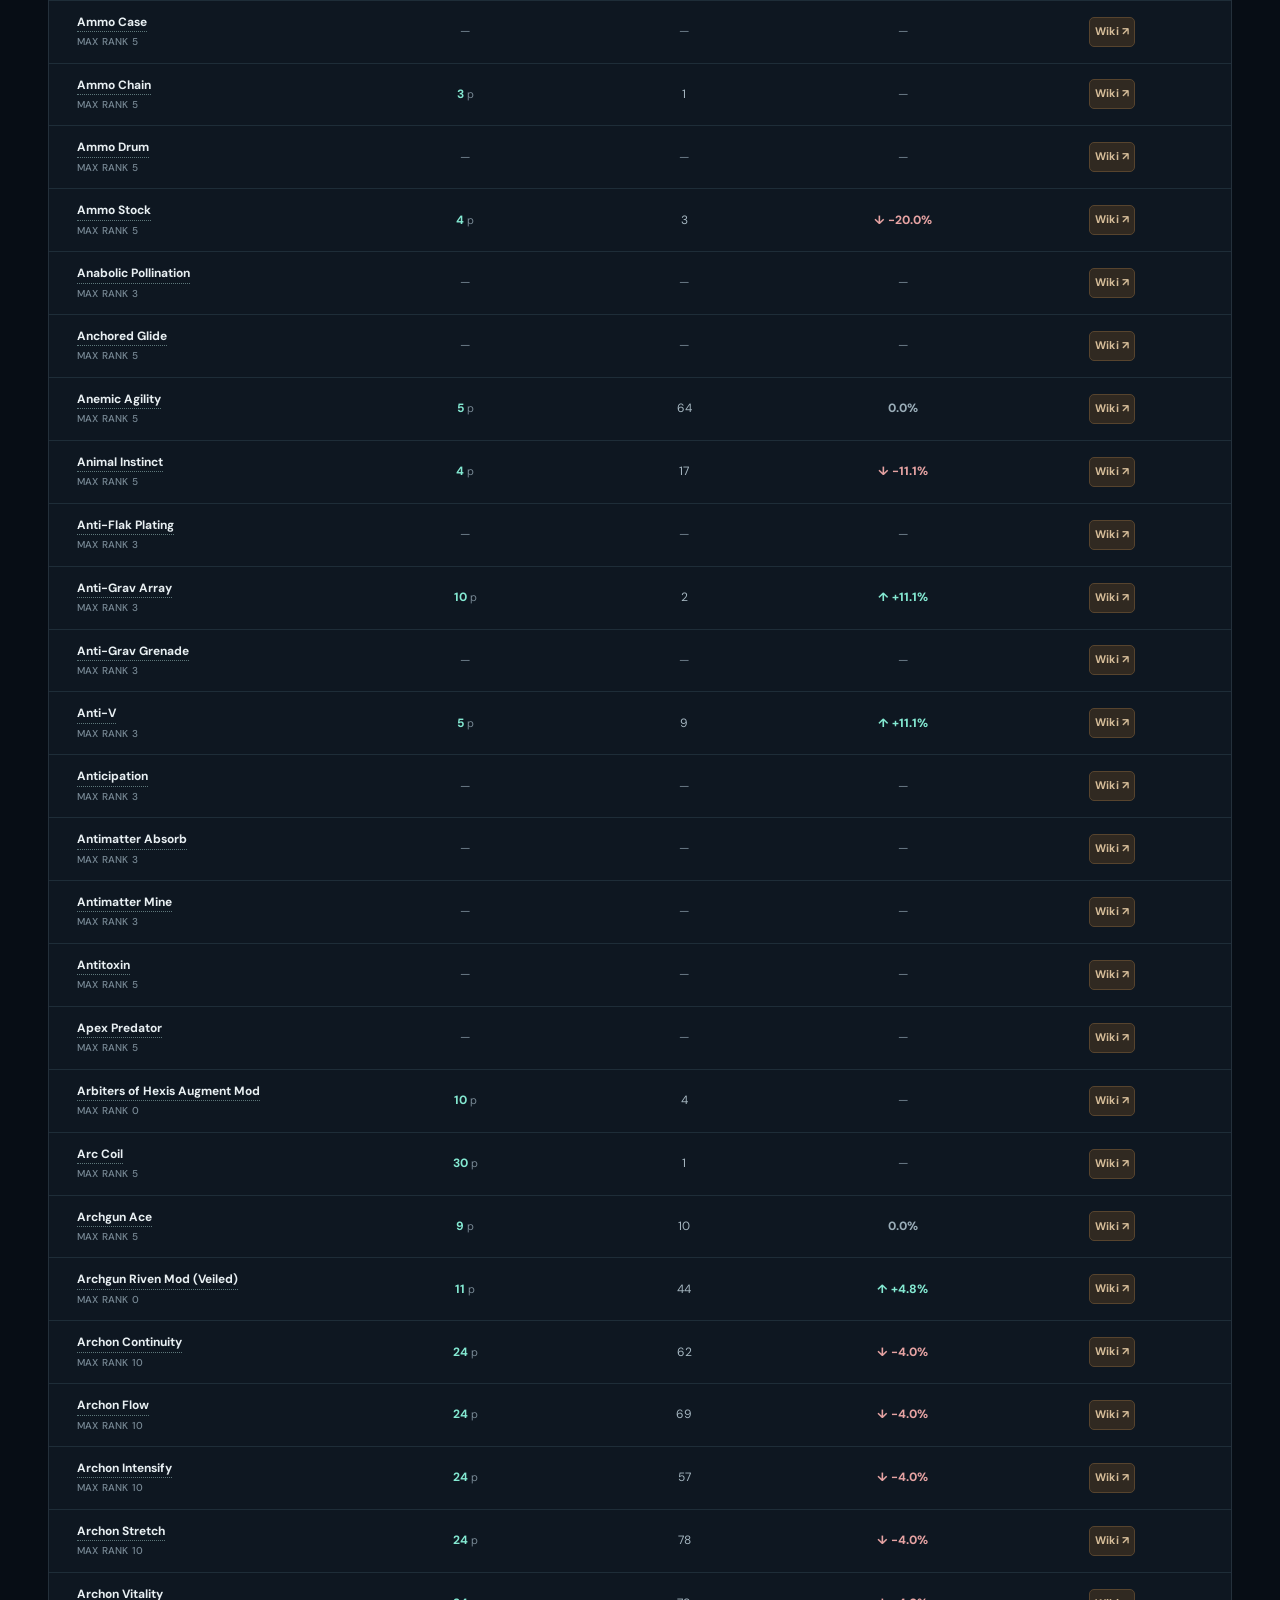
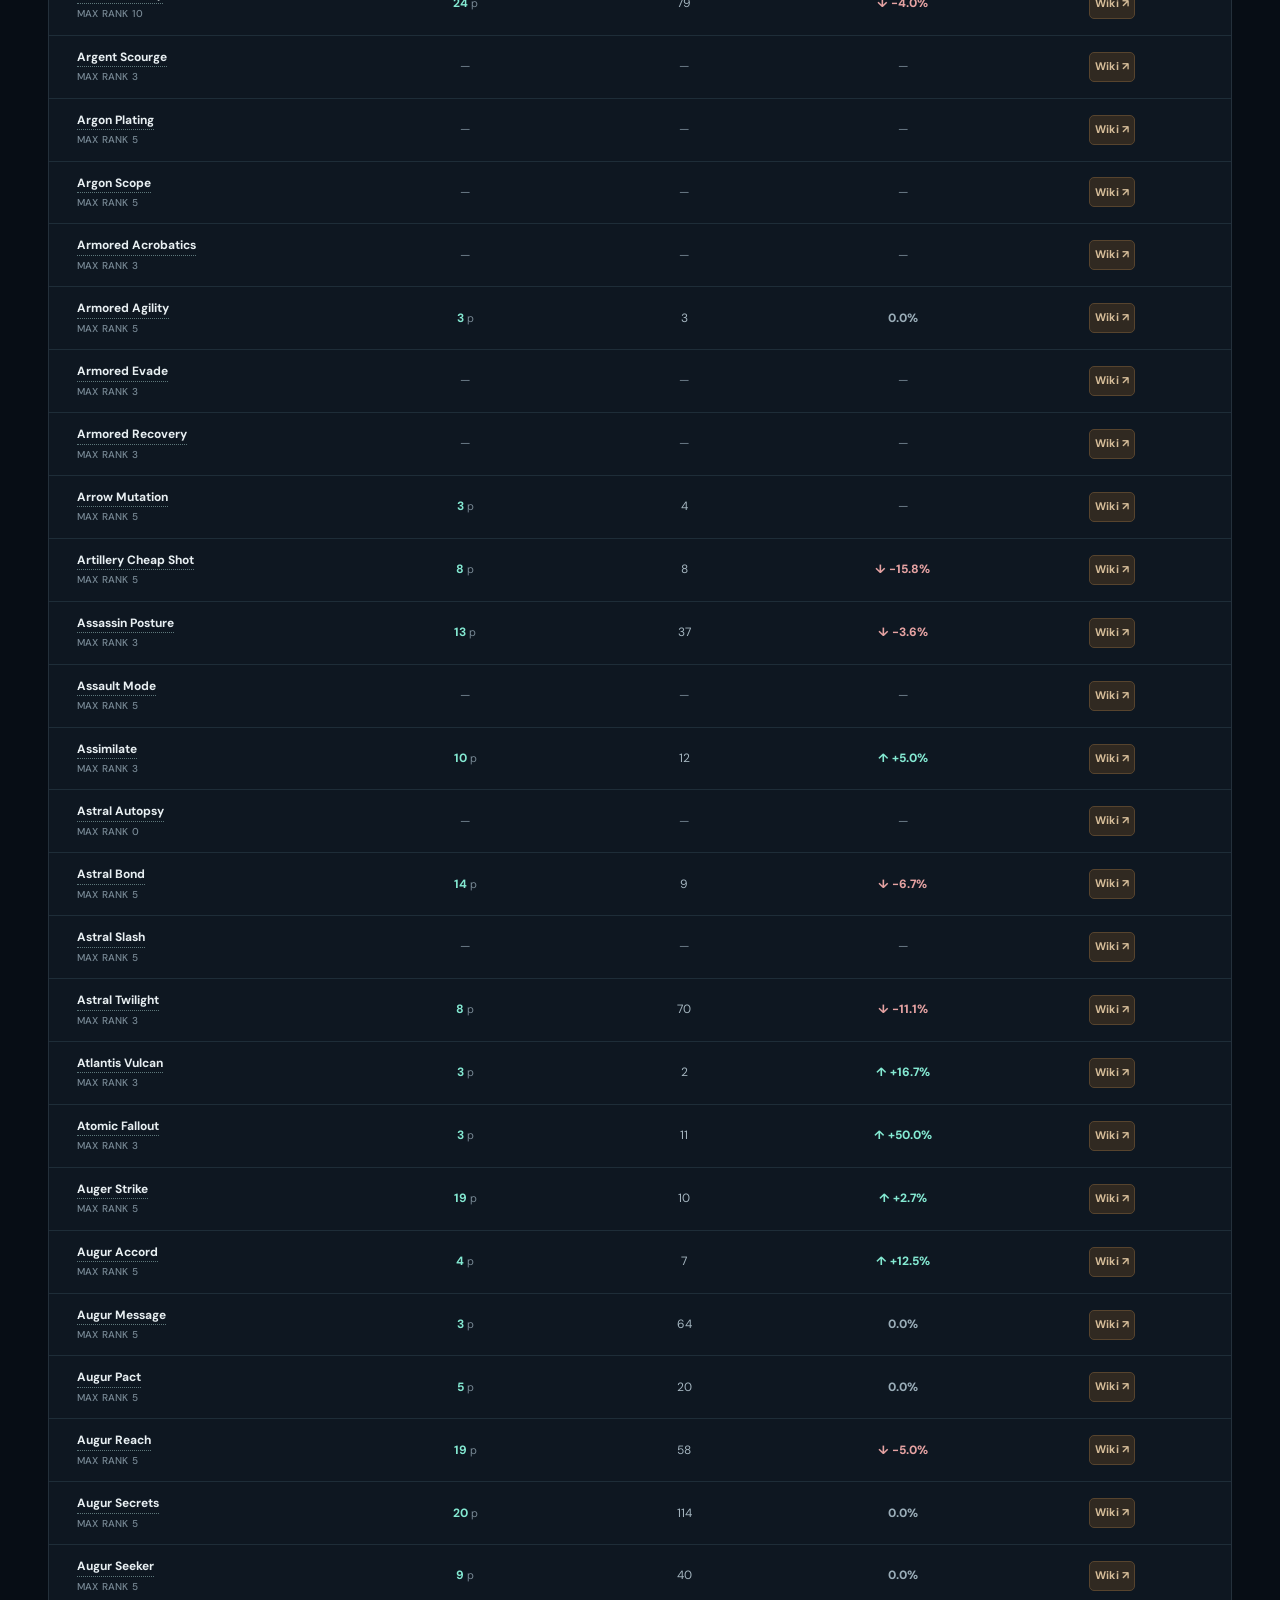
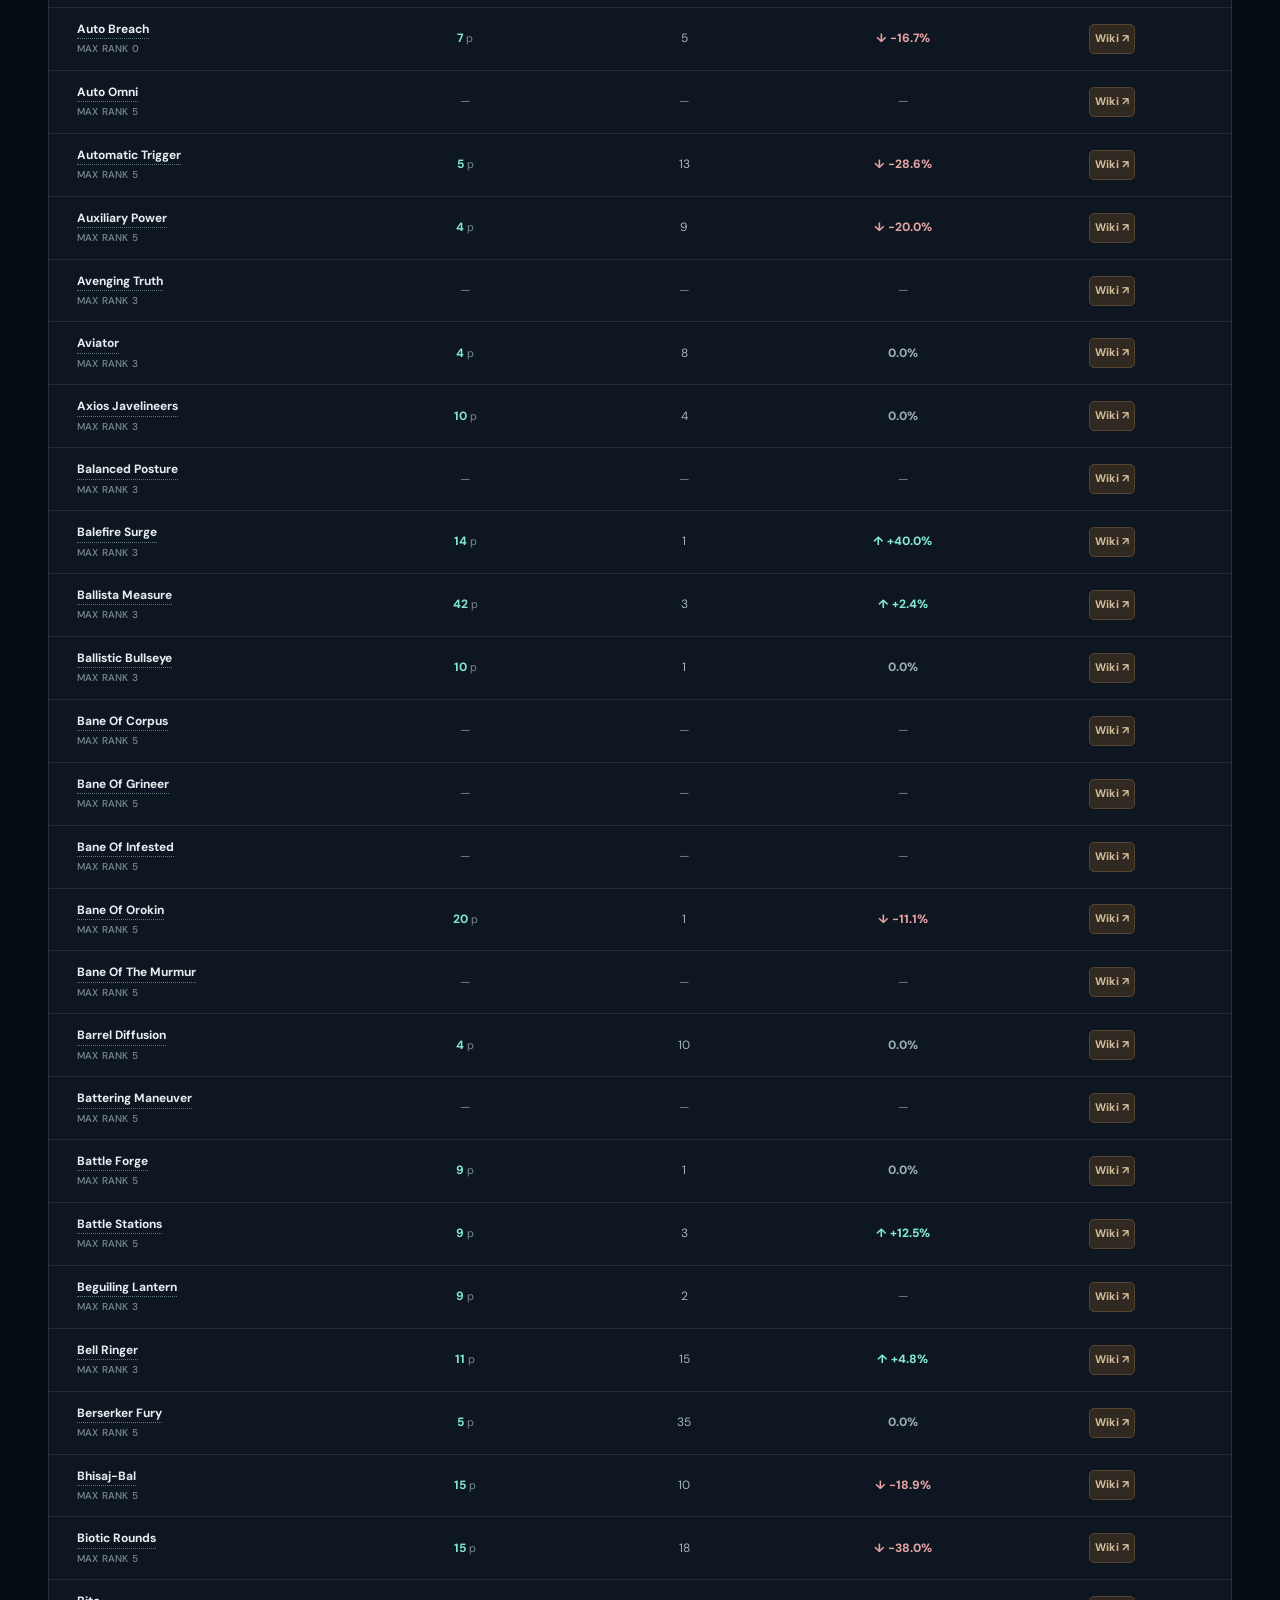
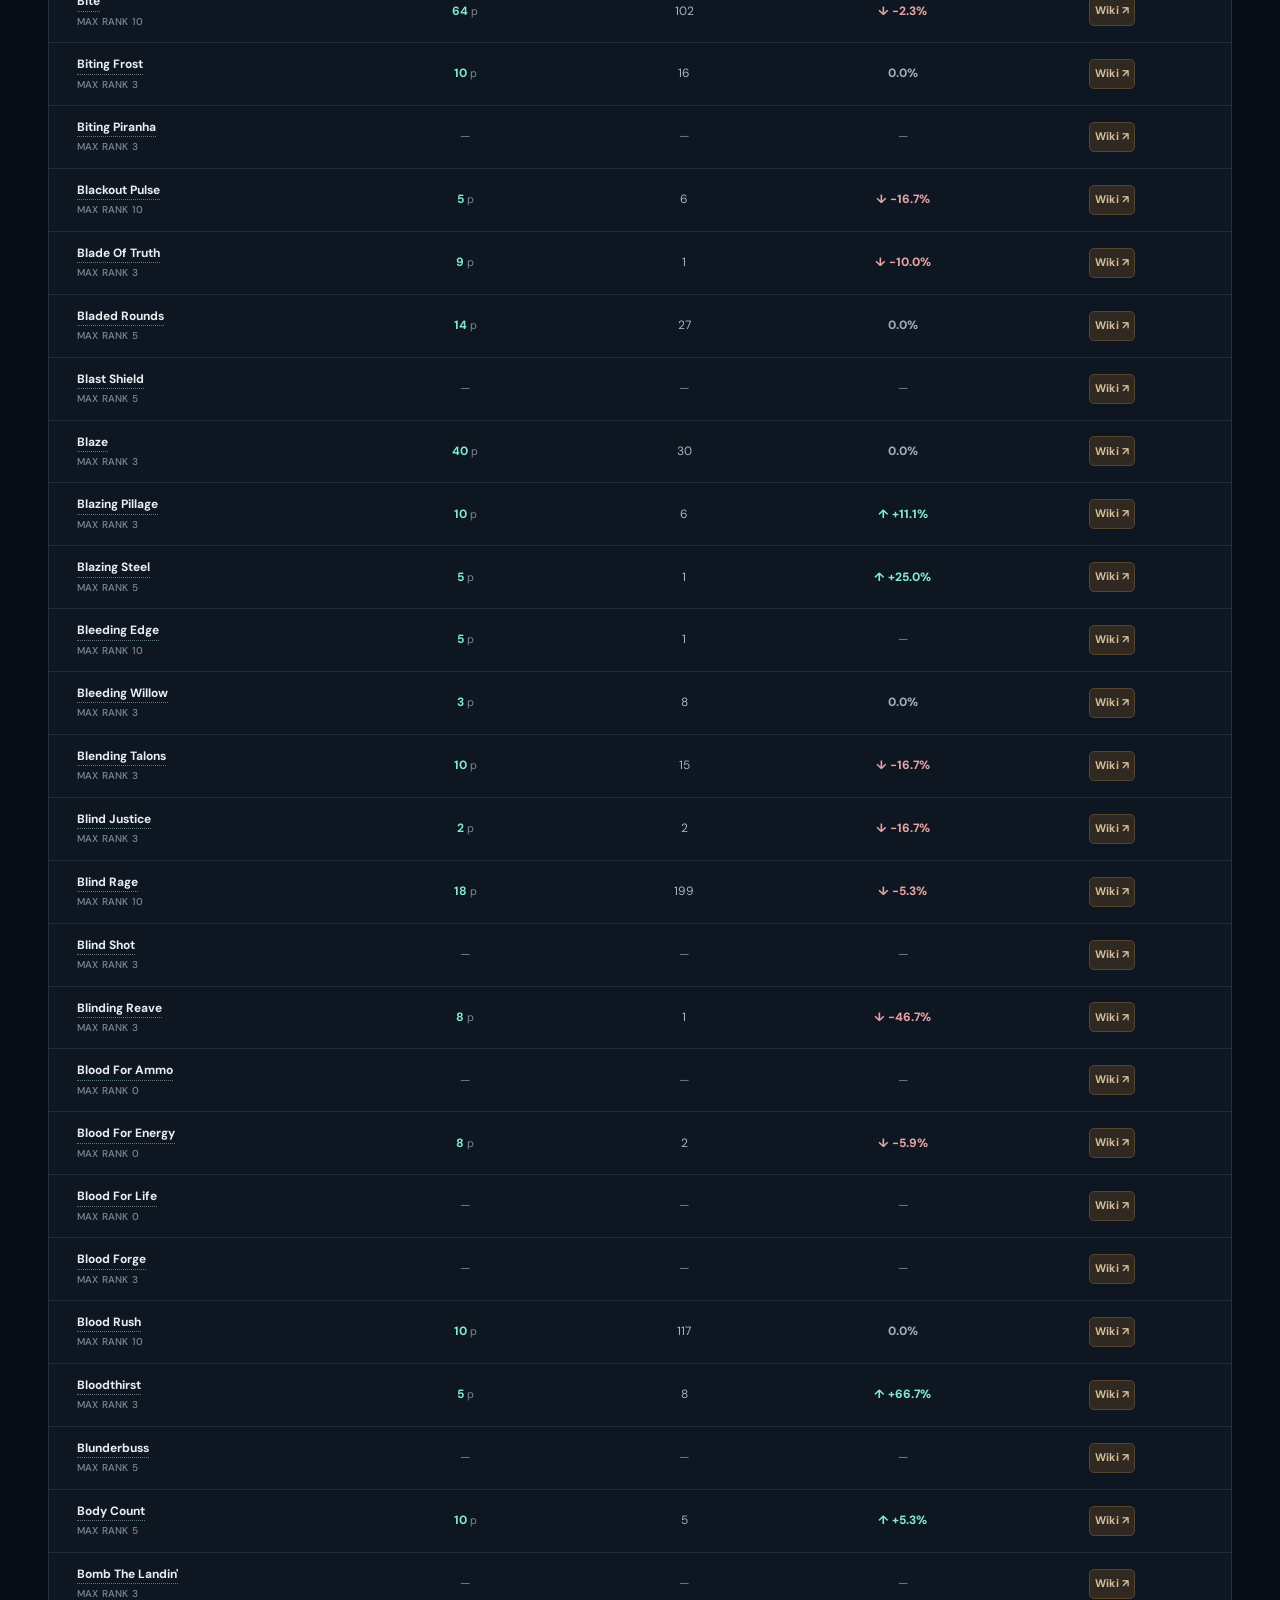
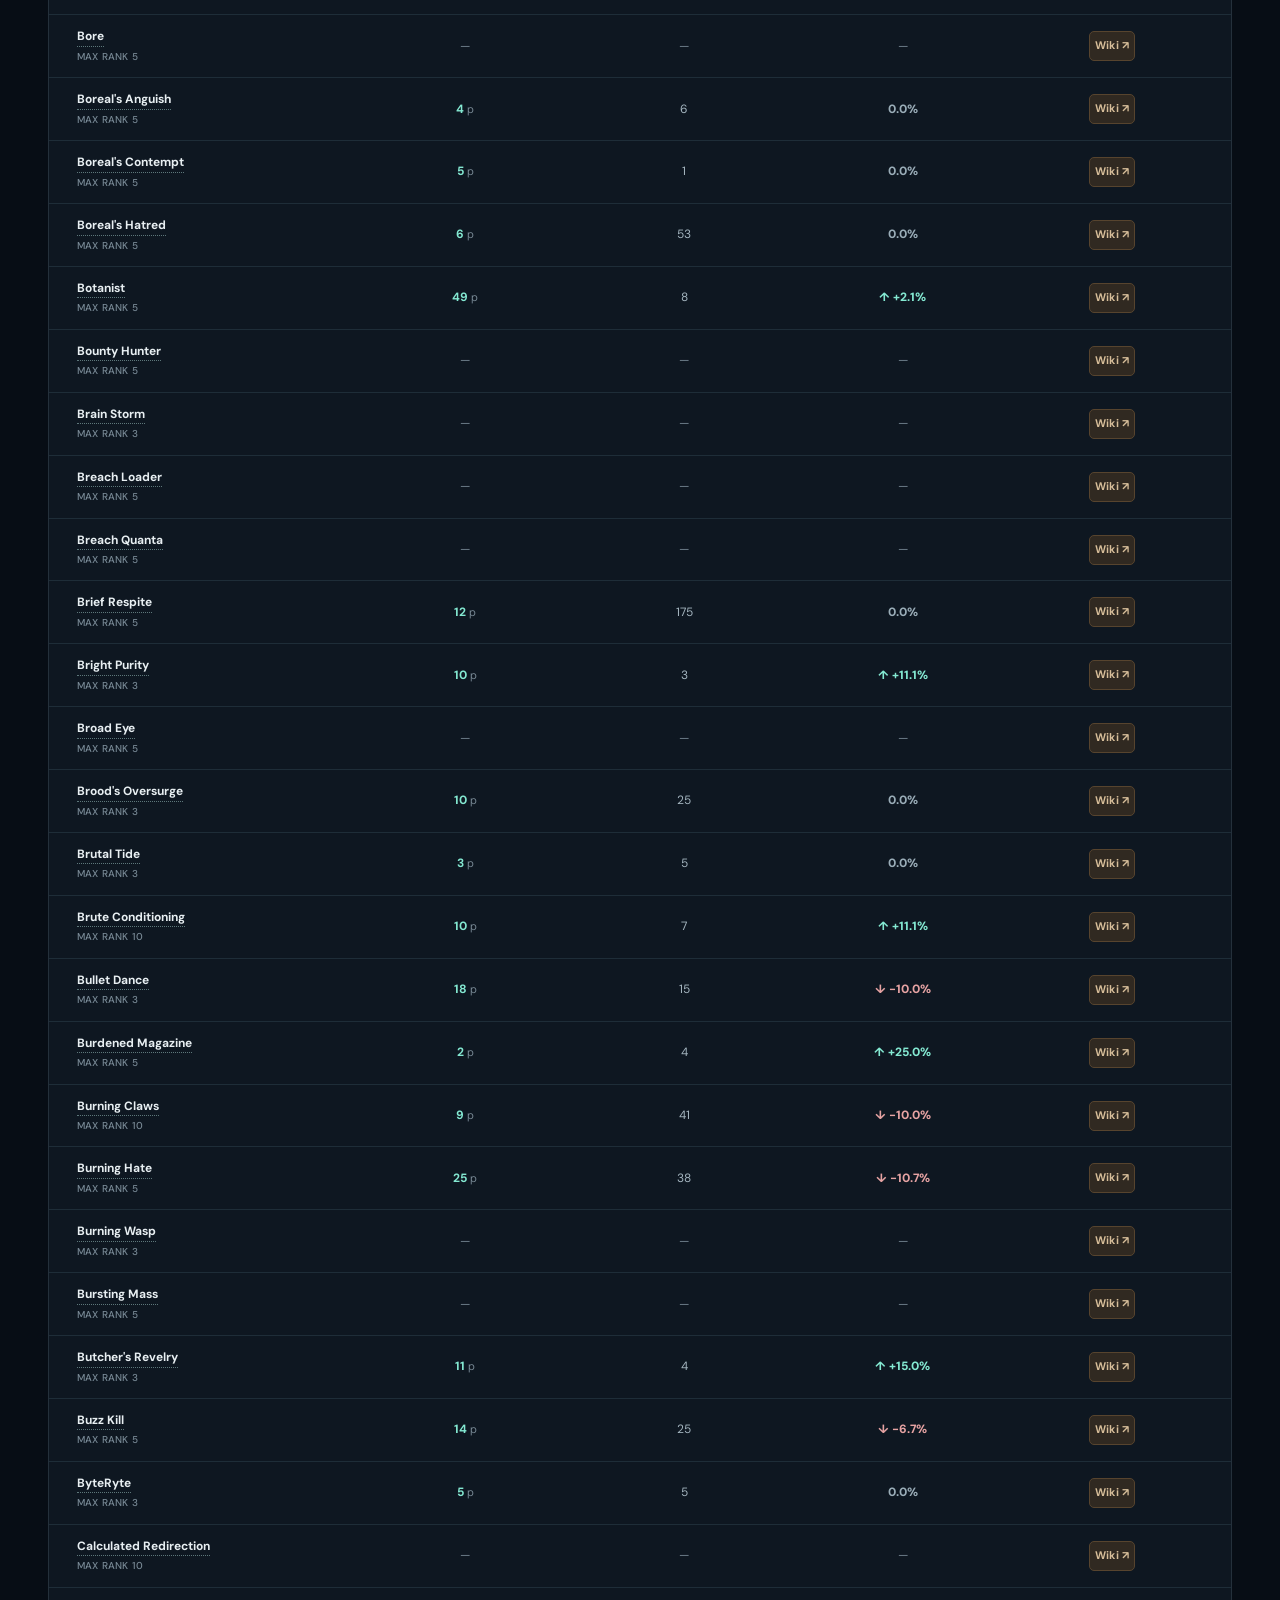
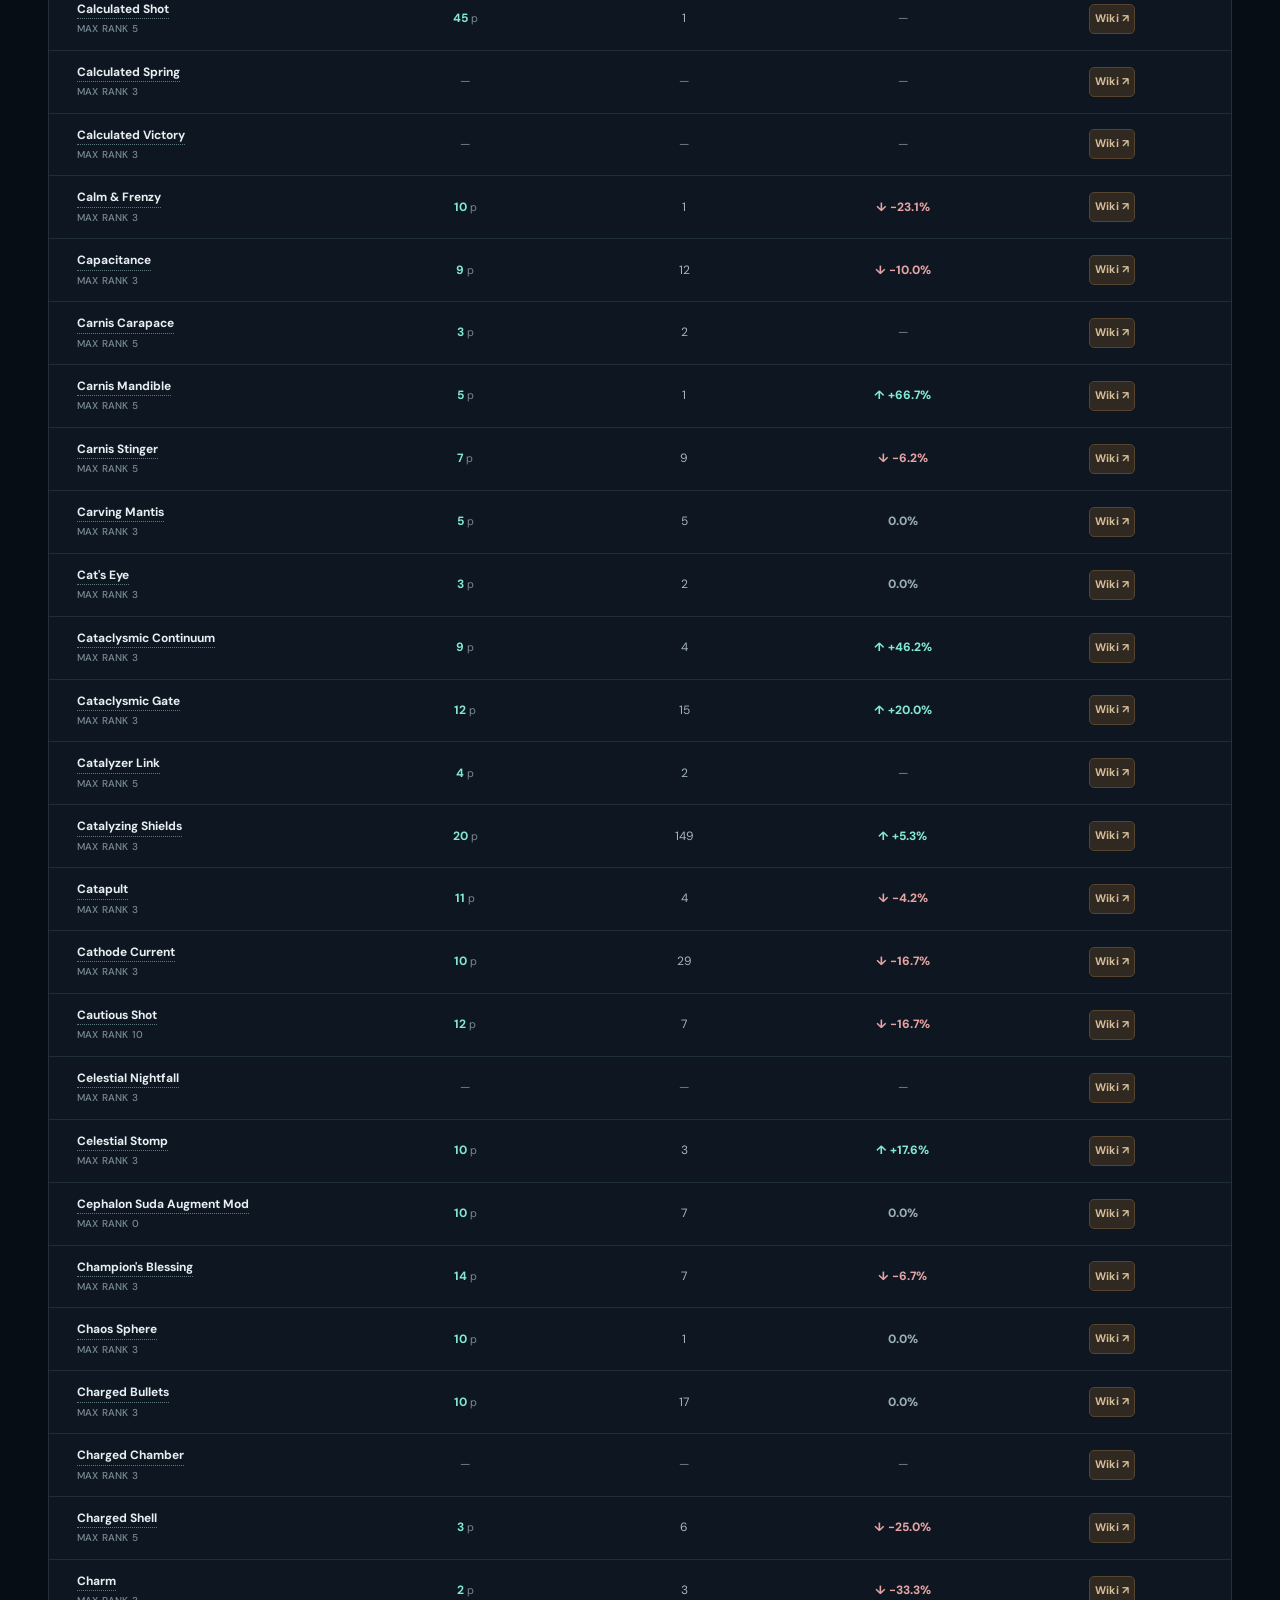
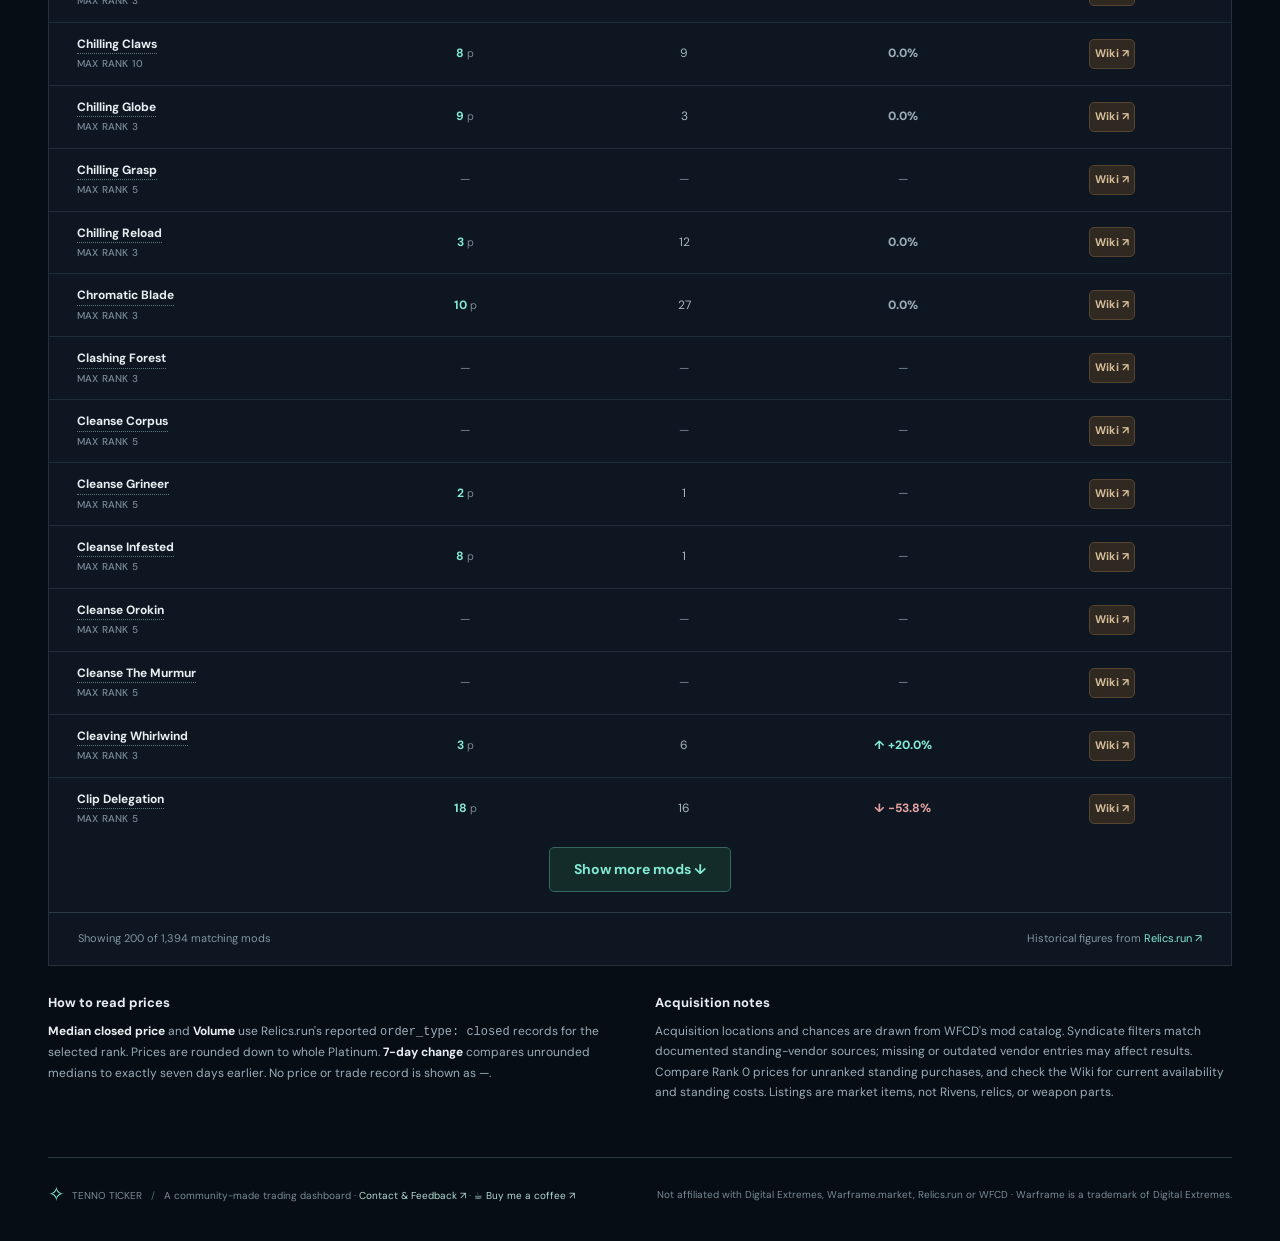
==== commit 3bae49d4: "-Public patch" ====
--- a/site/mods.html
+++ b/site/mods.html
@@ -121,7 +121,7 @@
         <div><strong>Acquisition notes</strong><p>Acquisition locations and chances are drawn from <a href="https://github.com/WFCD/warframe-items" target="_blank" rel="noopener noreferrer">WFCD's mod catalog</a>. Syndicate filters match documented standing-vendor sources; missing or outdated vendor entries may affect results. Compare Rank 0 prices for unranked standing purchases, and check the Wiki for current availability and standing costs. Listings are market items, not Rivens, relics, or weapon parts.</p></div>
       </section>
     </main>
-<footer><span><span class="footer-mark">✧</span> TENNO TICKER <span class="footer-sep">/</span> A community-made trading dashboard · <a href="https://github.com/Saerdev/Tenno-Ticker/discussions" target="_blank" rel="noopener noreferrer" aria-label="Contact and feedback via public GitHub Discussions">Contact &amp; Feedback ↗</a></span><span>Not affiliated with Digital Extremes, Warframe.market, Relics.run or WFCD · Warframe is a trademark of Digital Extremes.</span></footer>
+<footer><span><span class="footer-mark">✧</span> TENNO TICKER <span class="footer-sep">/</span> A community-made trading dashboard · <a href="https://github.com/Saerdev/Tenno-Ticker/discussions" target="_blank" rel="noopener noreferrer" aria-label="Contact and feedback via public GitHub Discussions">Contact &amp; Feedback ↗</a> · <a href="https://ko-fi.com/saerdev" target="_blank" rel="noopener noreferrer" aria-label="Support Tenno Ticker on Ko-fi">☕ Buy me a coffee ↗</a></span><span>Not affiliated with Digital Extremes, Warframe.market, Relics.run or WFCD · Warframe is a trademark of Digital Extremes.</span></footer>
   </div>
   <div id="mod-tooltip" class="acquisition-tooltip" role="tooltip" hidden></div>
 </body>
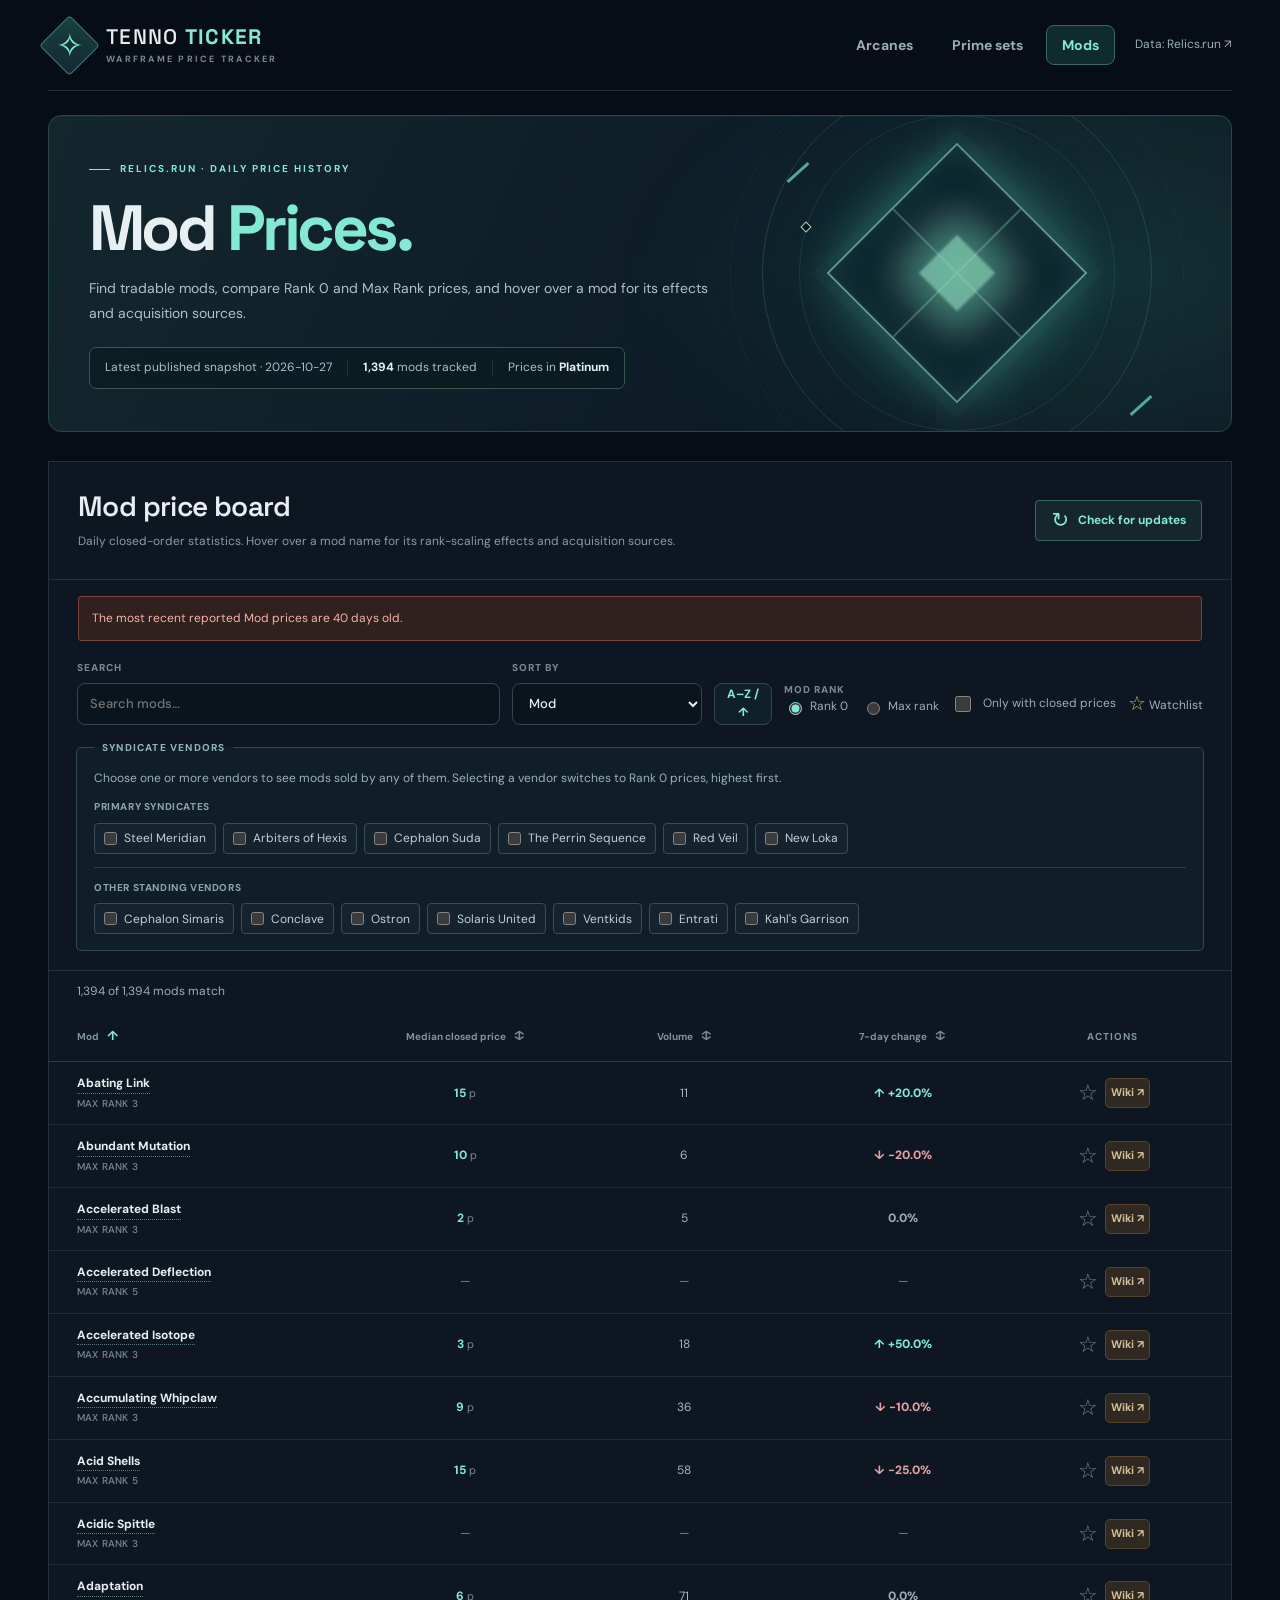
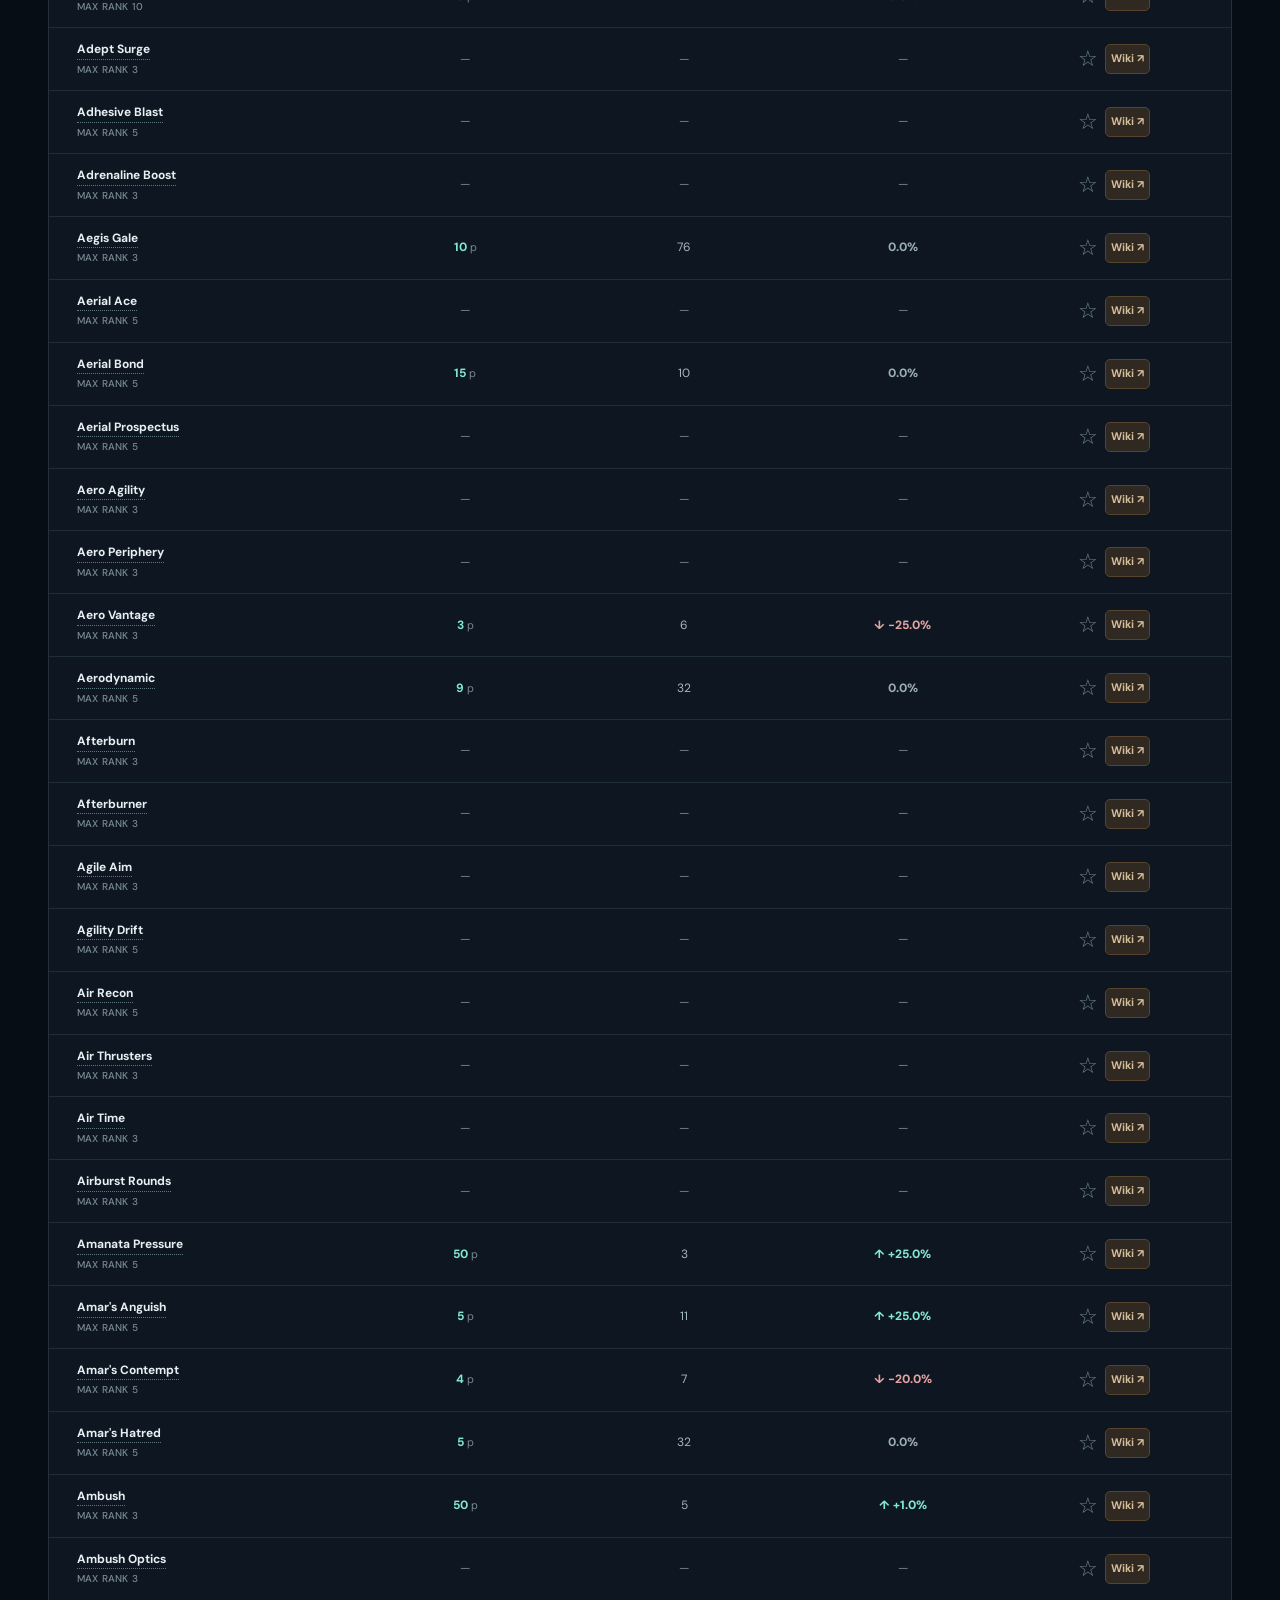
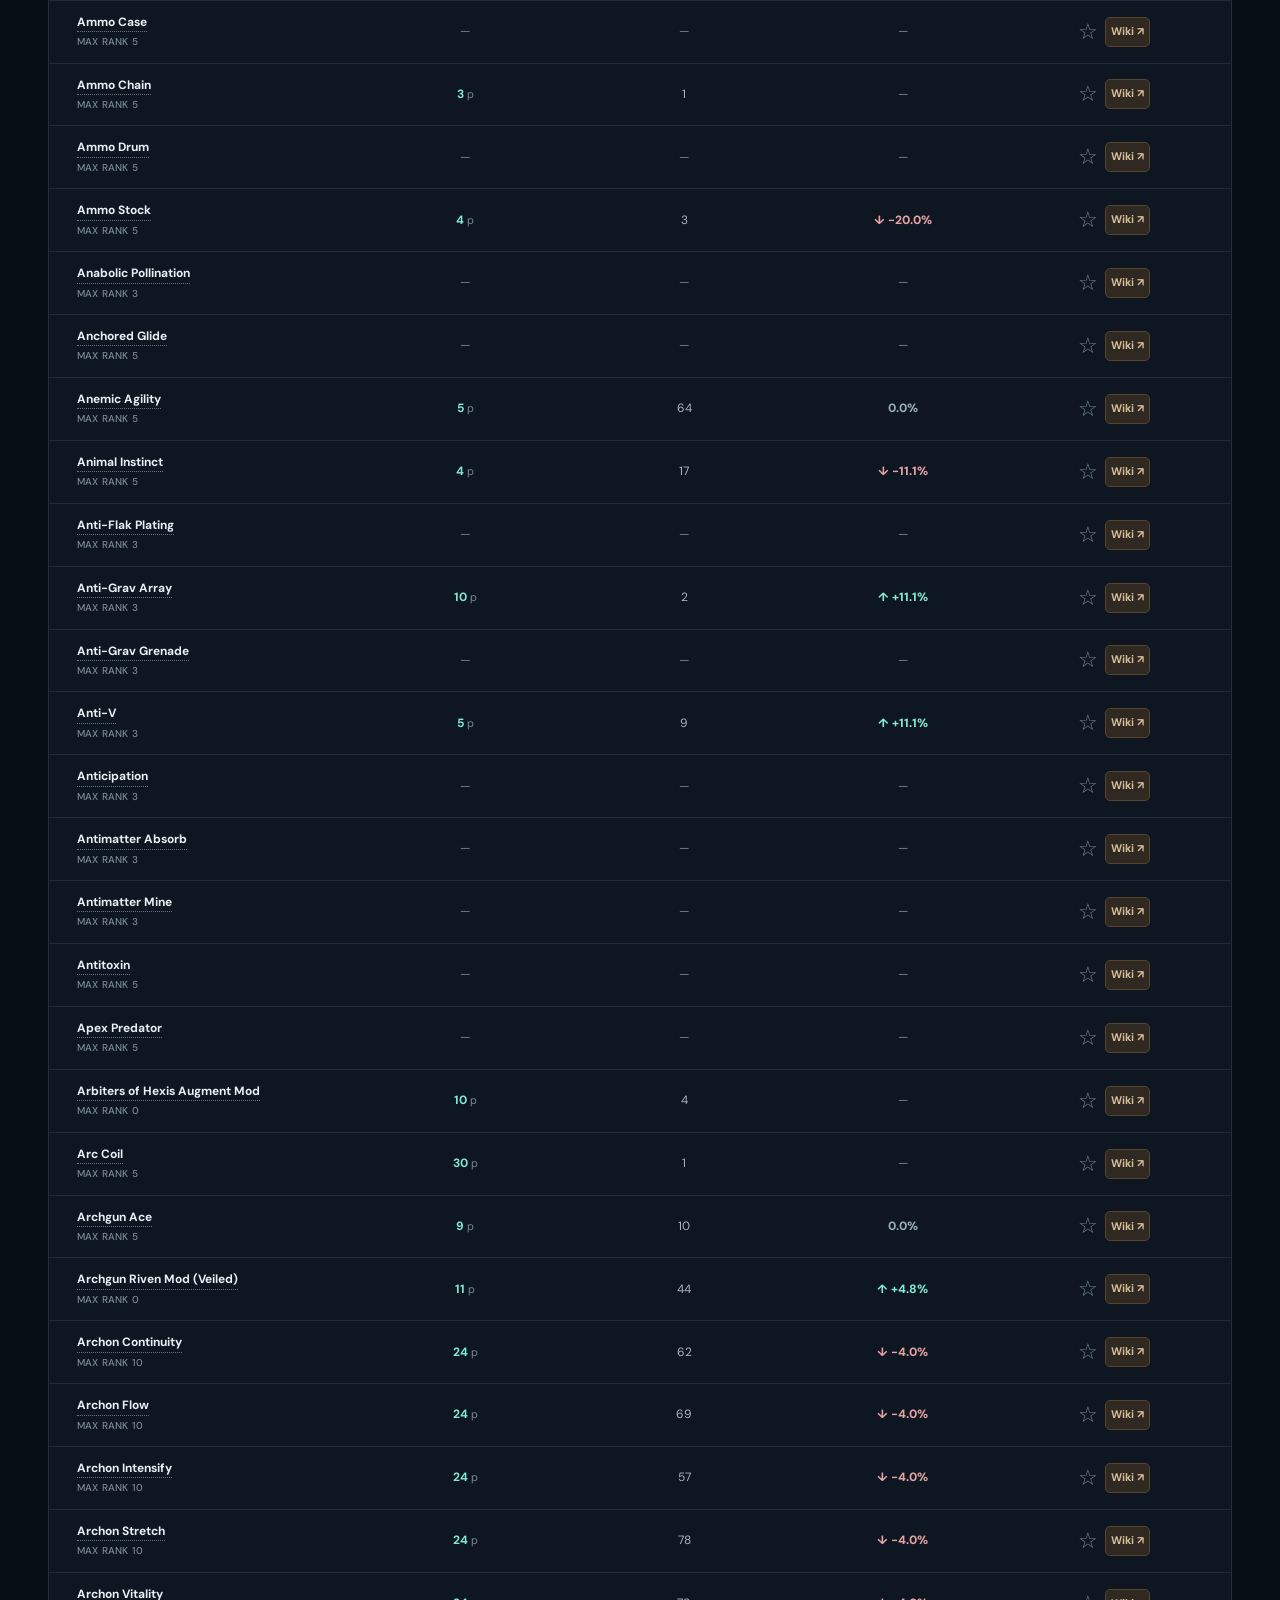
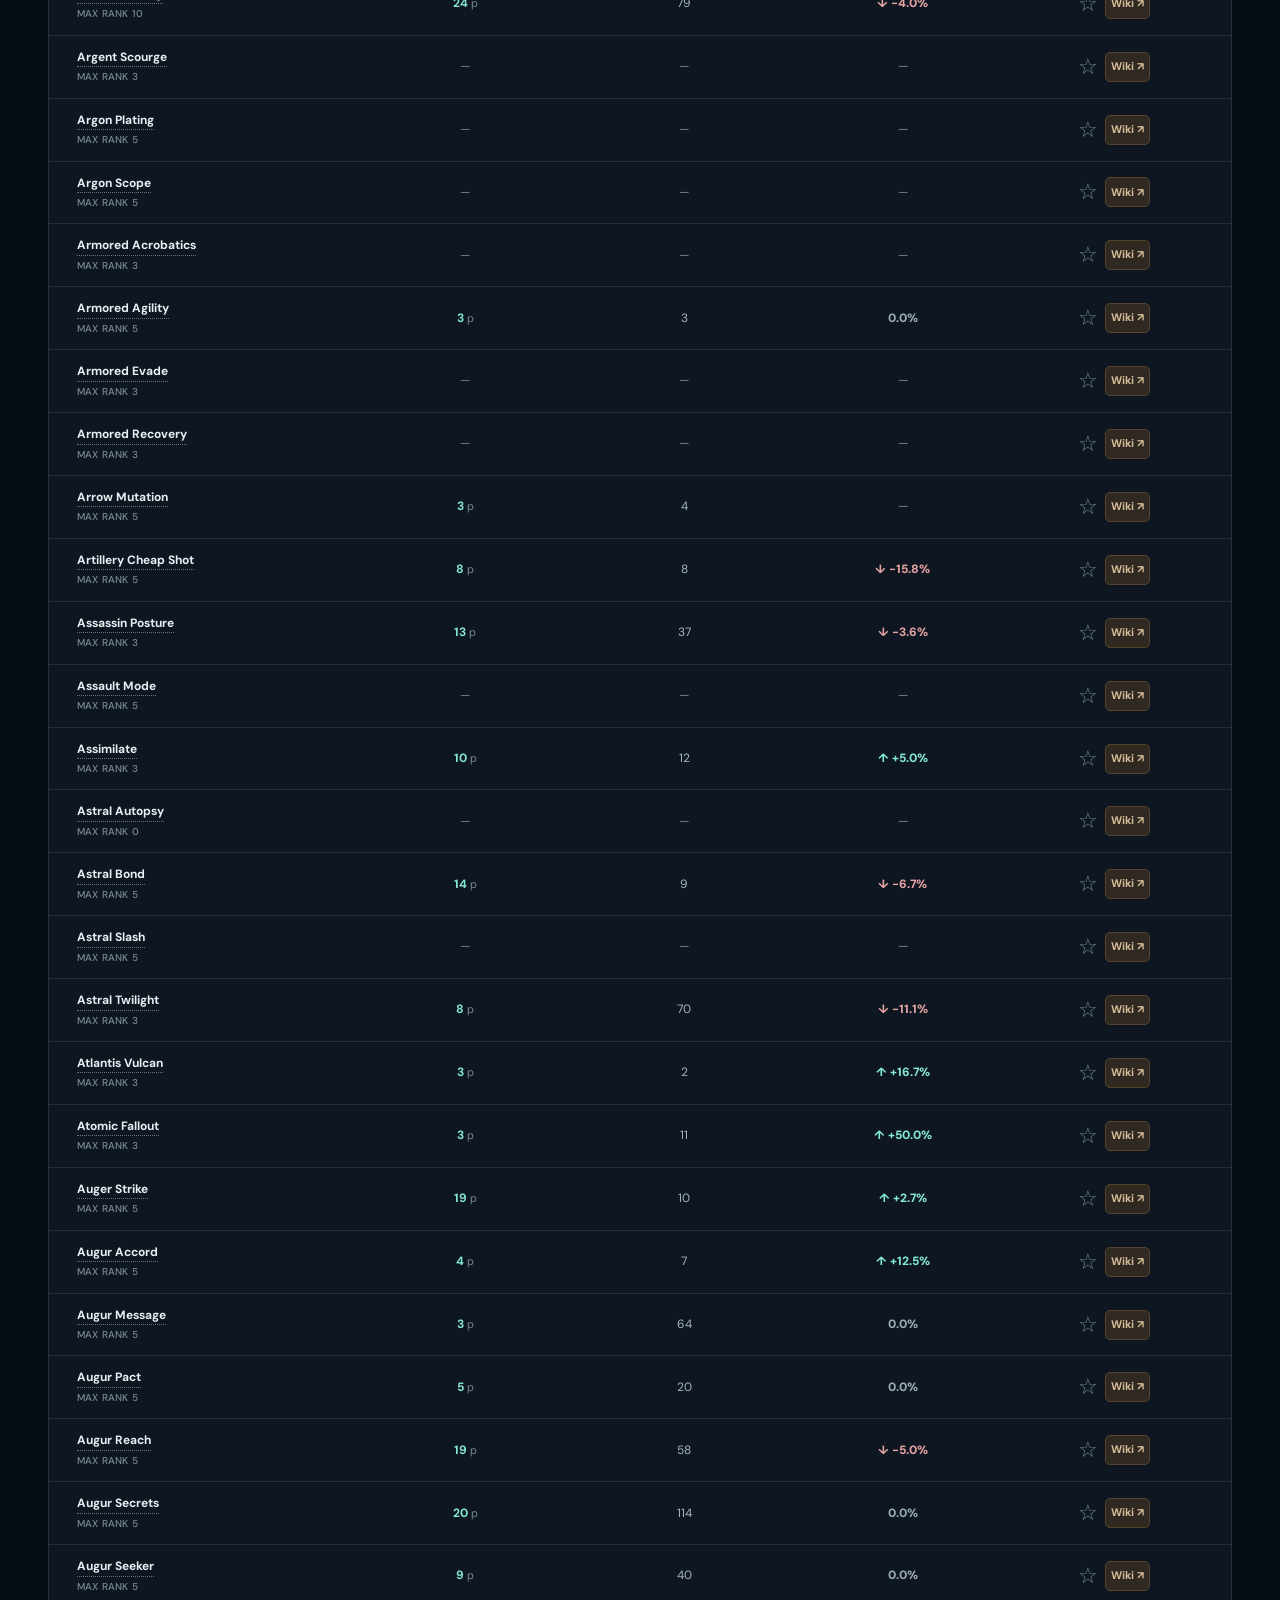
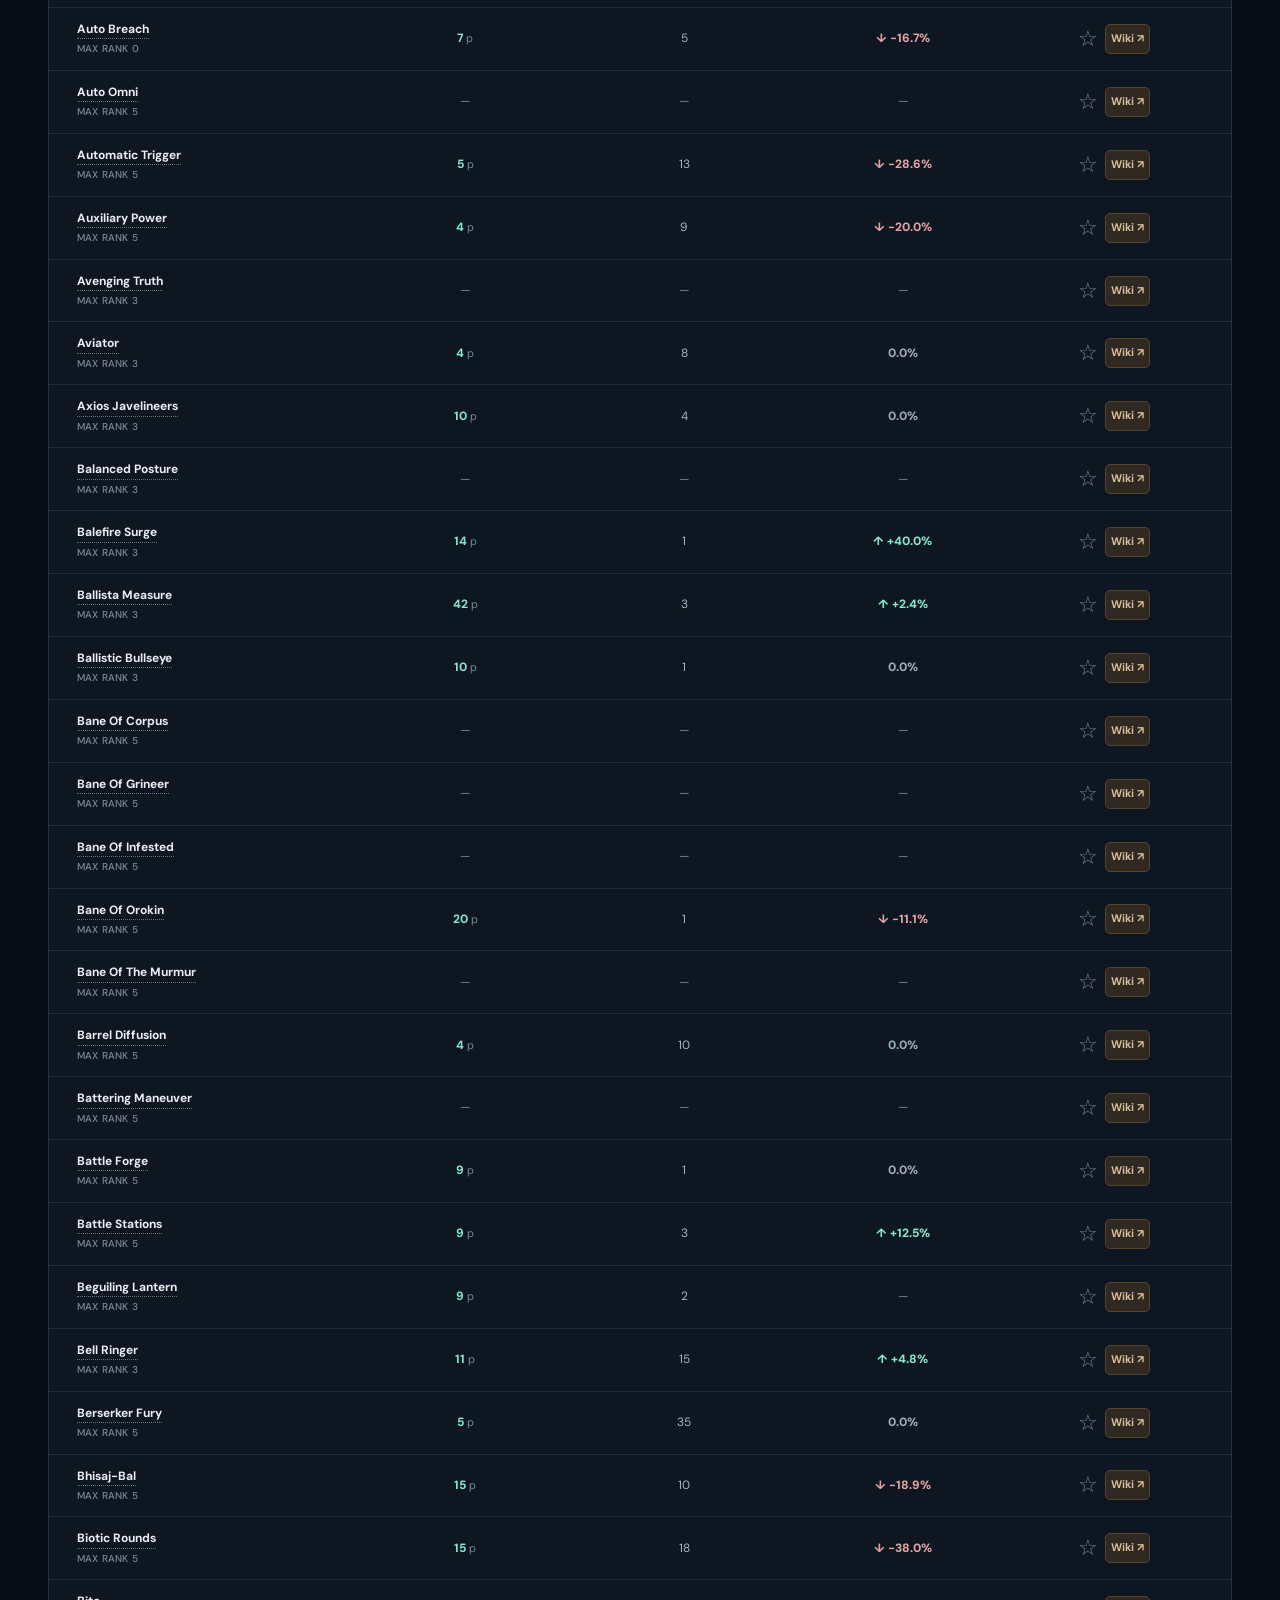
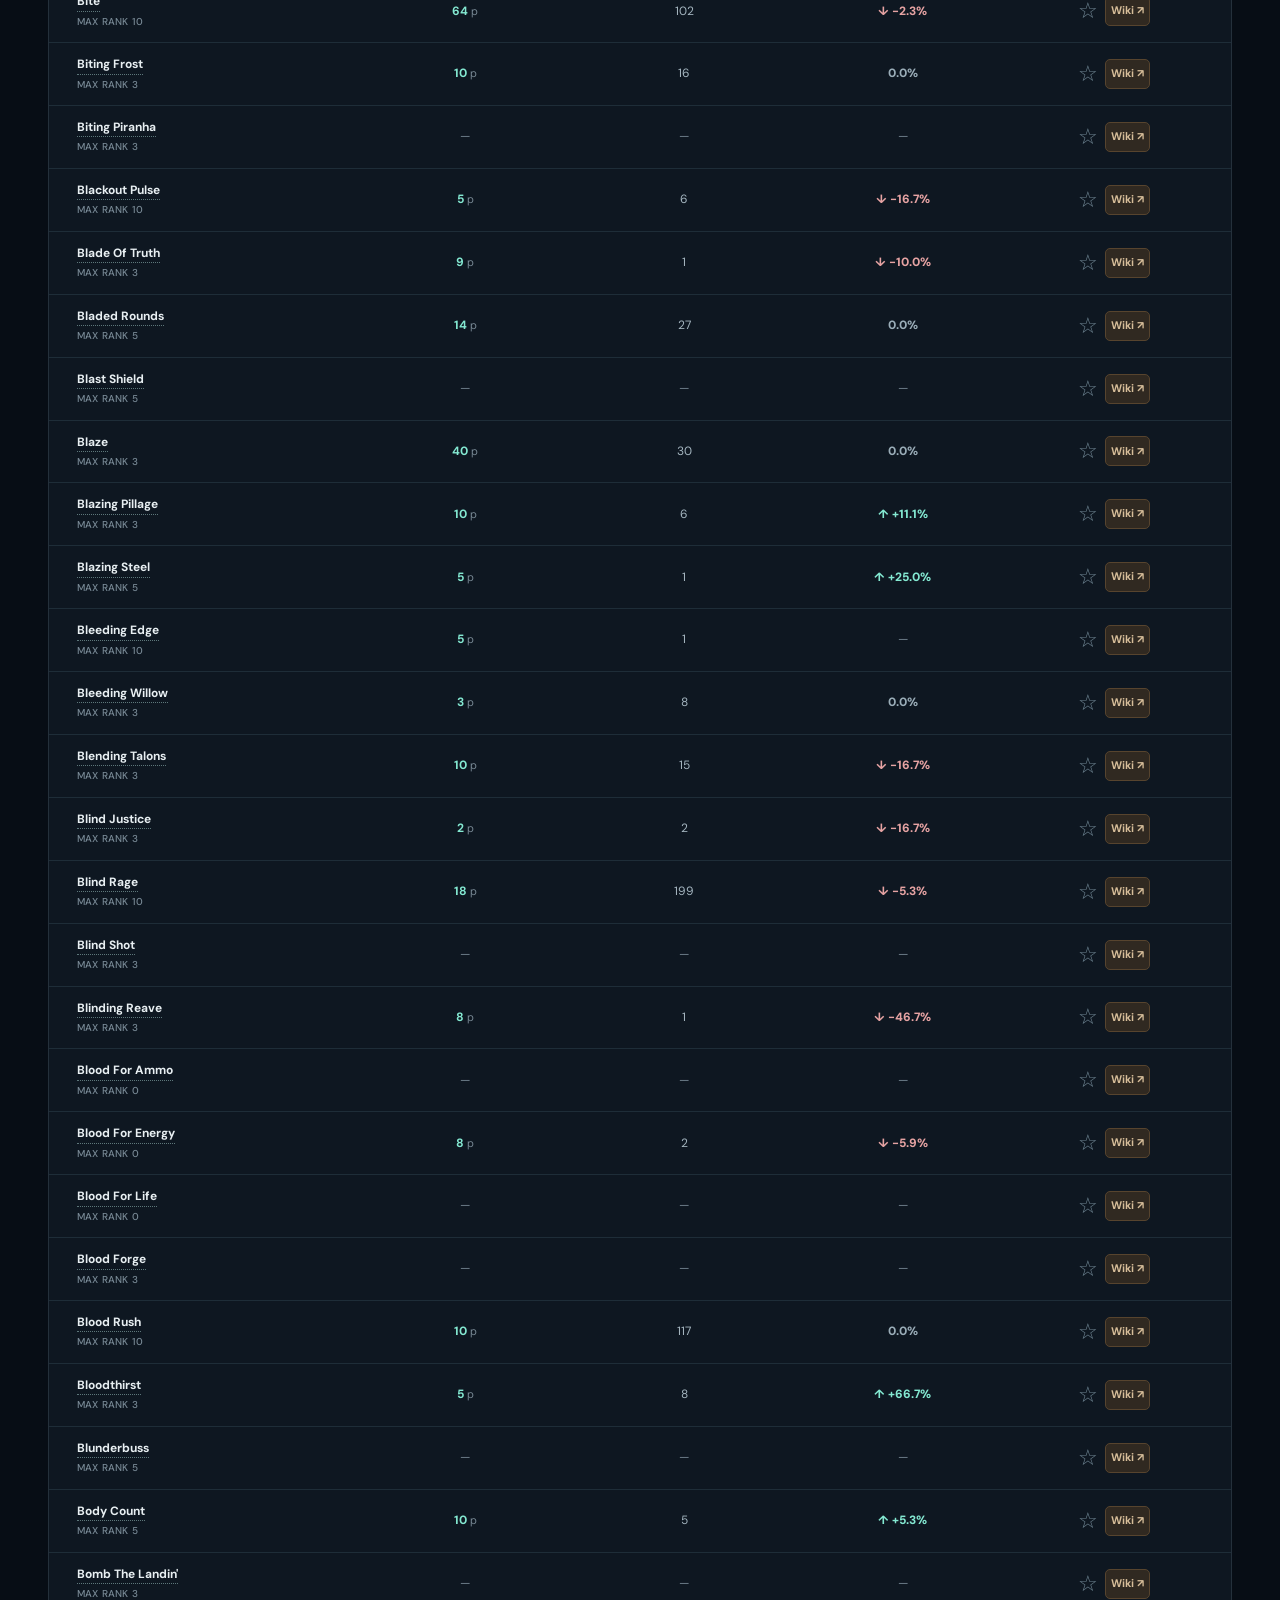
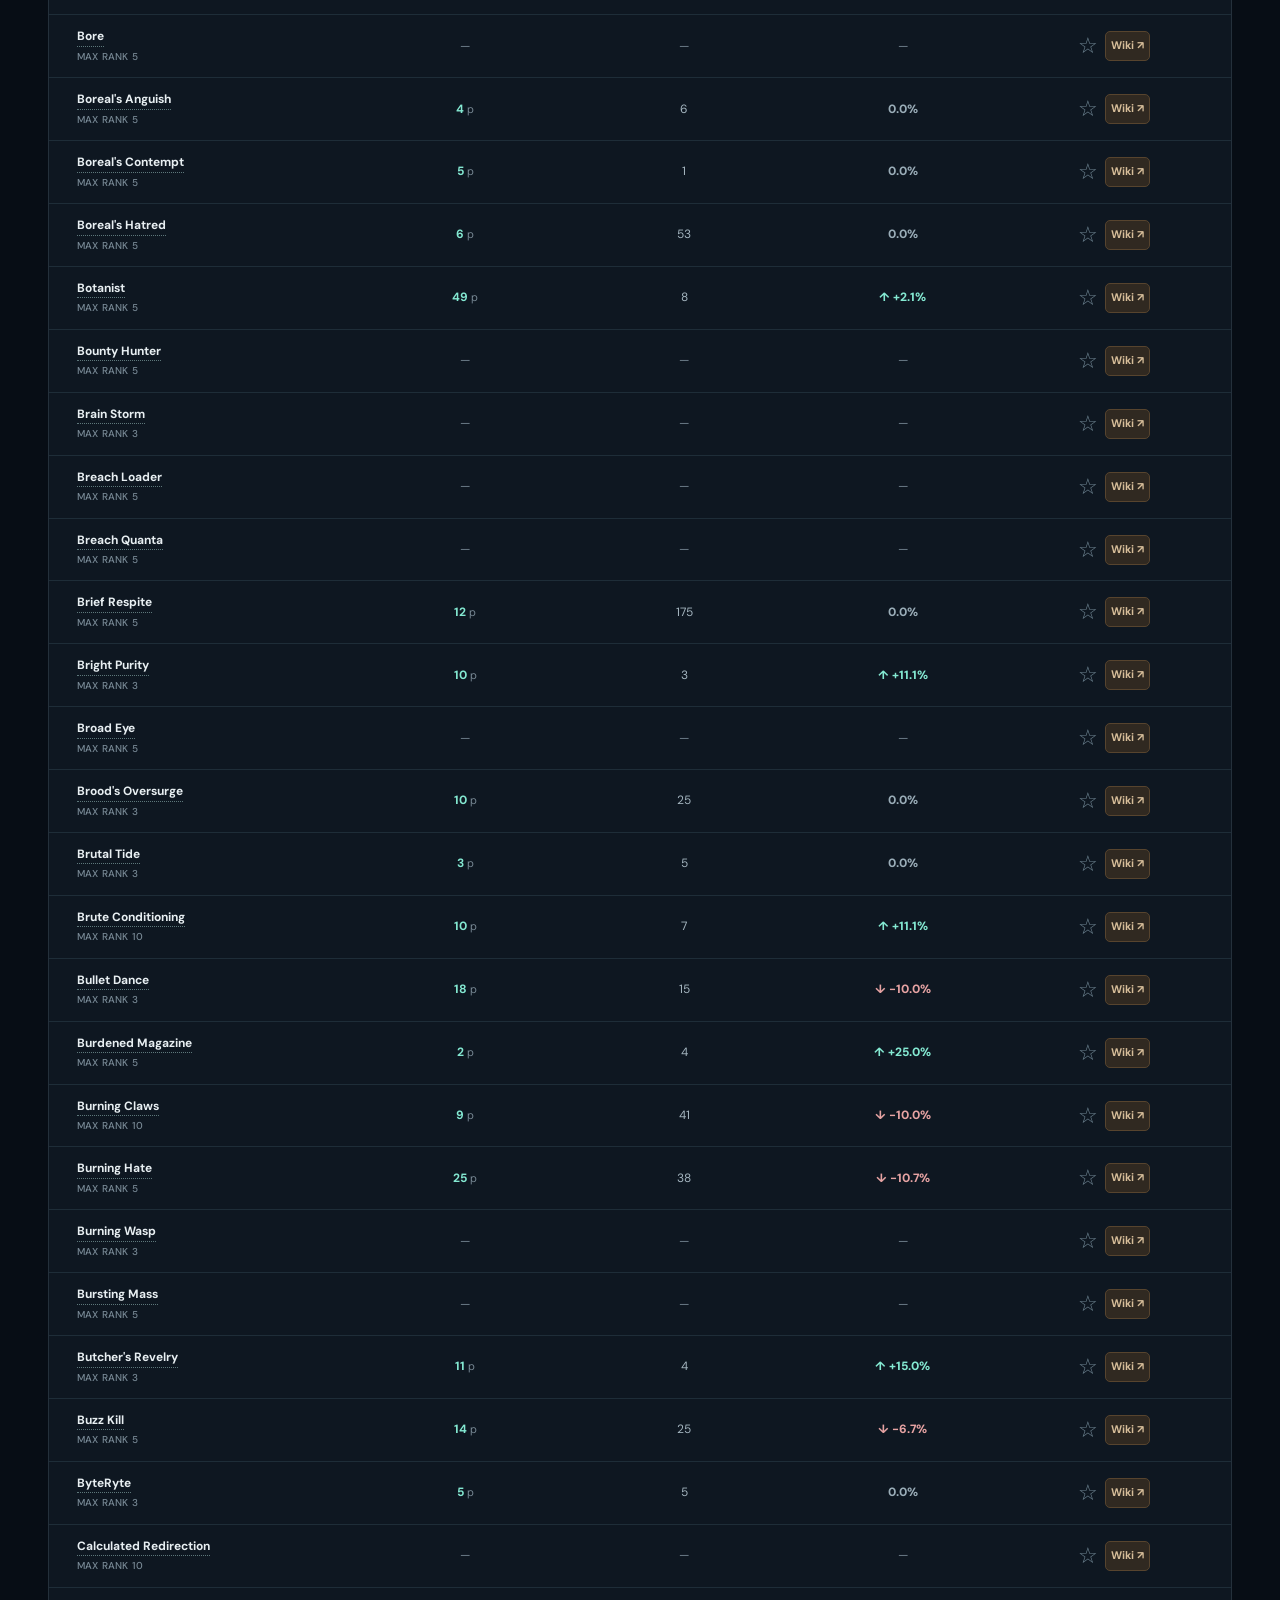
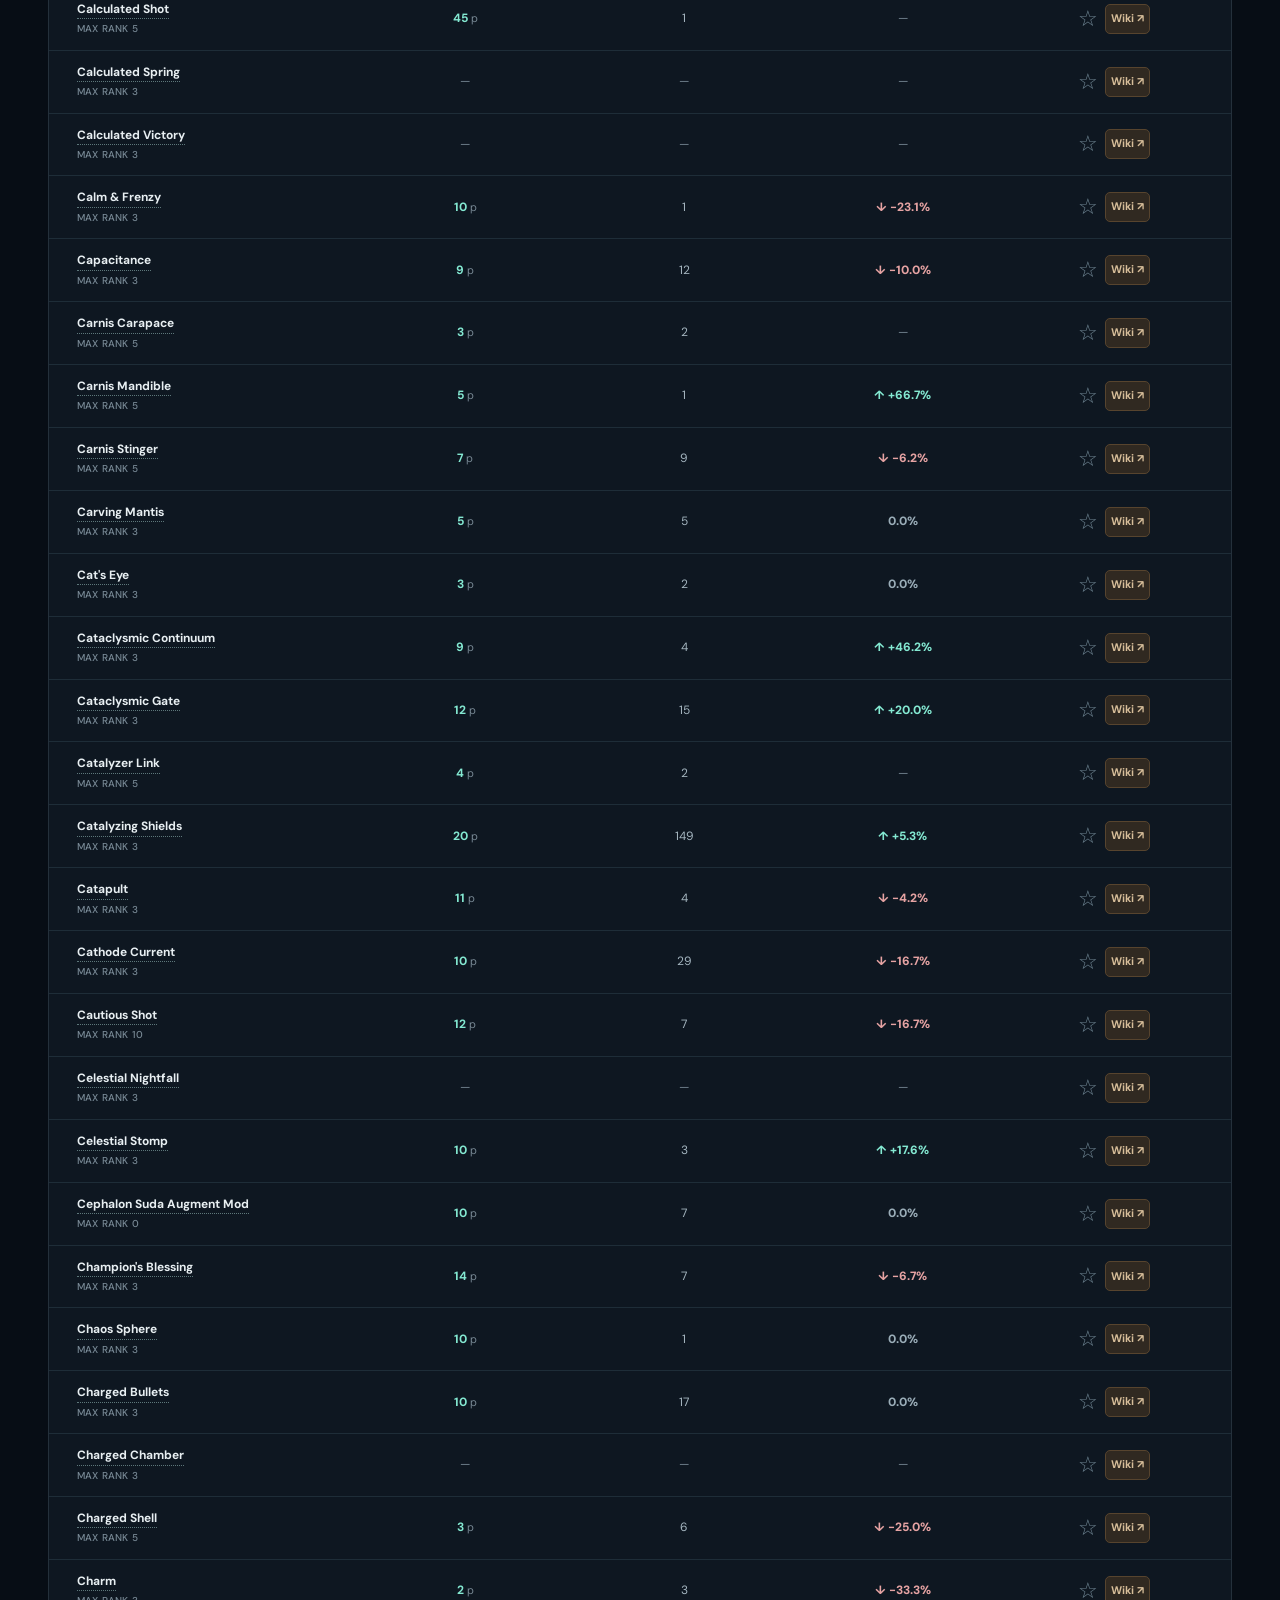
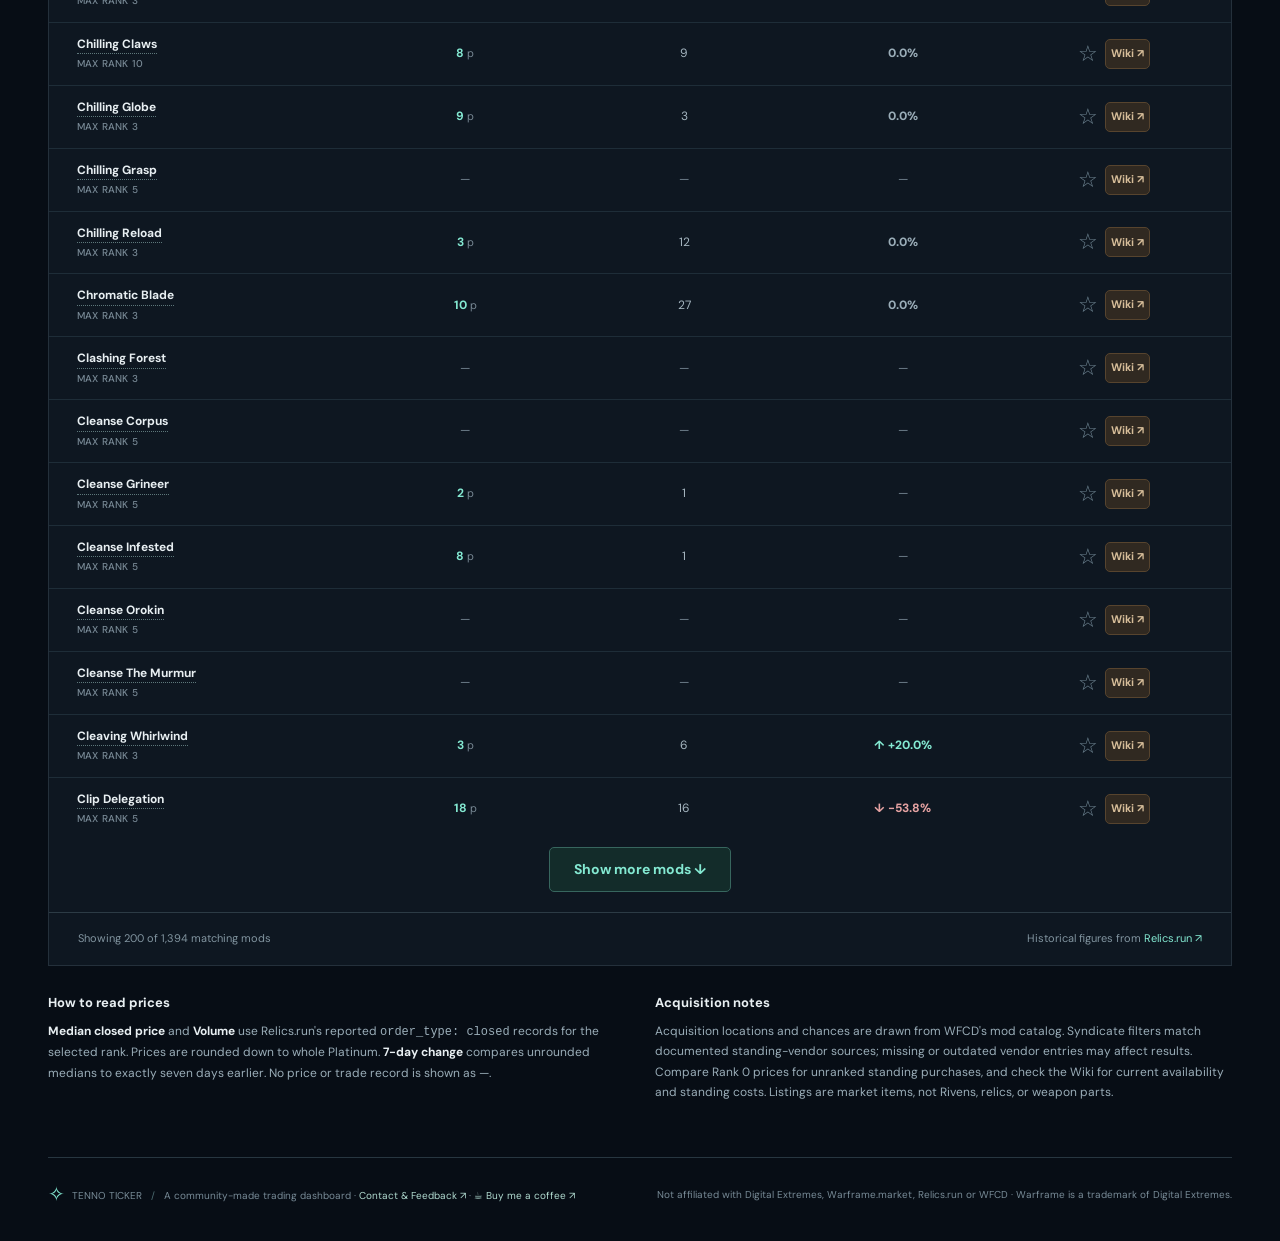
==== commit c2b1dab8: "-Added favorites/watchlist to Prime sets and Mods pages" ====
--- a/site/mods.html
+++ b/site/mods.html
@@ -10,13 +10,13 @@
   <link rel="preconnect" href="https://fonts.gstatic.com" crossorigin>
   <link href="https://fonts.googleapis.com/css2?family=DM+Sans:wght@400;500;600;700&family=Space+Grotesk:wght@400;500;600;700&display=swap" rel="stylesheet">
   <link rel="stylesheet" href="./styles.css?v=tooltip-no-scroll-2">
-  <link rel="stylesheet" href="./prime-sets.css?v=tooltip-no-scroll-2">
+  <link rel="stylesheet" href="./prime-sets.css?v=watchlists-2">
   <link rel="stylesheet" href="./mods.css?v=syndicate-vendors-1">
   <link rel="icon" type="image/png" href="./favicon.png">
   <script async src="https://www.googletagmanager.com/gtag/js?id=G-MQFQ6QBJ6M"></script>
   <script>window.dataLayer=window.dataLayer||[];function gtag(){dataLayer.push(arguments)}gtag('js',new Date());gtag('config','G-MQFQ6QBJ6M');</script>
   <script type="module" src="https://static.cloudflareinsights.com/beacon.min.js" data-cf-beacon='{"token":"58da4a2061cf43a3b5ef30803b7ceabc"}'></script>
-  <script src="./mods.js?v=syndicate-vendors-1" defer></script>
+  <script src="./mods.js?v=watchlists-1" defer></script>
 </head>
 <body>
   <div class="app-shell">
@@ -68,6 +68,7 @@
             <label><input type="radio" name="mod-rank" value="rankMax"> Max rank</label>
           </fieldset>
           <label class="prime-priced-filter"><input id="mod-priced" type="checkbox"> Only with closed prices</label>
+          <button id="mod-favorites-only" class="favorites-filter" type="button" aria-pressed="false"><span>☆</span> Watchlist</button>
         </div>
         <fieldset id="mod-syndicates" class="mod-syndicate-filter" aria-describedby="mod-syndicate-help">
           <legend>SYNDICATE VENDORS</legend>
@@ -108,7 +109,7 @@
               <th scope="col" data-sort="medianClosedPrice" aria-sort="none"><button type="button" class="prime-sort-header" data-sort="medianClosedPrice"><span>Median closed price</span><span class="prime-sort-arrow" aria-hidden="true">↕</span></button></th>
               <th scope="col" data-sort="volume" aria-sort="none"><button type="button" class="prime-sort-header" data-sort="volume"><span>Volume</span><span class="prime-sort-arrow" aria-hidden="true">↕</span></button></th>
               <th scope="col" data-sort="change7dPct" aria-sort="none"><button type="button" class="prime-sort-header" data-sort="change7dPct"><span>7-day change</span><span class="prime-sort-arrow" aria-hidden="true">↕</span></button></th>
-              <th scope="col">Wiki</th>
+              <th scope="col">Actions</th>
             </tr></thead>
             <tbody id="mod-body"><tr><td colspan="5" class="empty-state">Loading mods…</td></tr></tbody>
           </table>
--- a/site/prime-sets.css
+++ b/site/prime-sets.css
@@ -22,6 +22,9 @@
 .prime-priced-filter{display:flex;align-items:center;gap:9px;min-height:42px;font-size:12px;color:var(--muted);white-space:nowrap}
 .prime-priced-filter input{accent-color:var(--teal);width:16px;height:16px}
 .prime-vault-filter{display:flex;align-items:center;flex-wrap:wrap;column-gap:14px;row-gap:0}
+/* Use the same unboxed watchlist appearance as the Arcane toolbar. */
+.prime-panel .favorites-filter{min-height:42px}
+.prime-panel .favorite-btn:focus-visible{outline:2px solid var(--teal);outline-offset:2px;border-radius:4px}
 .prime-table-meta{display:flex;align-items:center;justify-content:space-between;gap:14px;padding:12px 28px;color:var(--muted);font-size:12px;border-top:1px solid var(--border)}
 .price-table.prime-table{min-width:1080px;table-layout:fixed}
 .price-table.prime-table th,.price-table.prime-table td{width:16.6667%;text-align:center}
